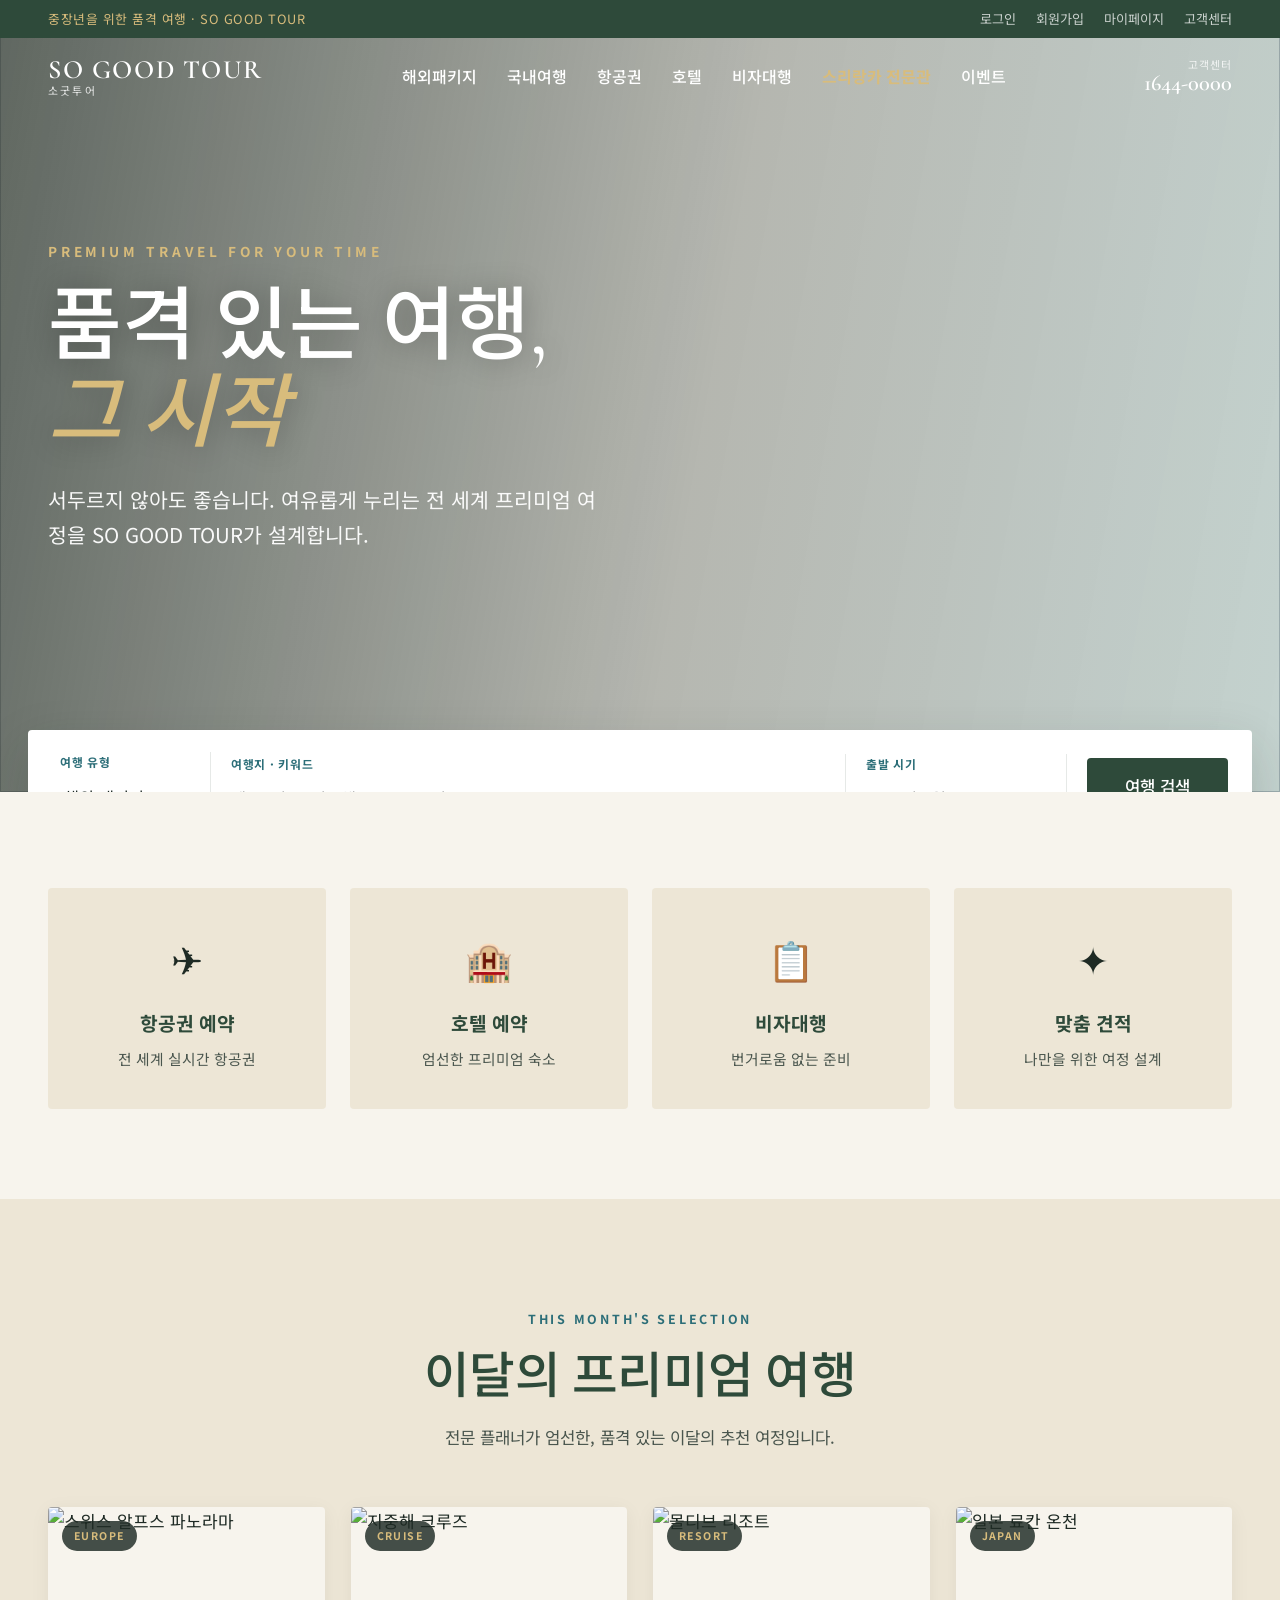
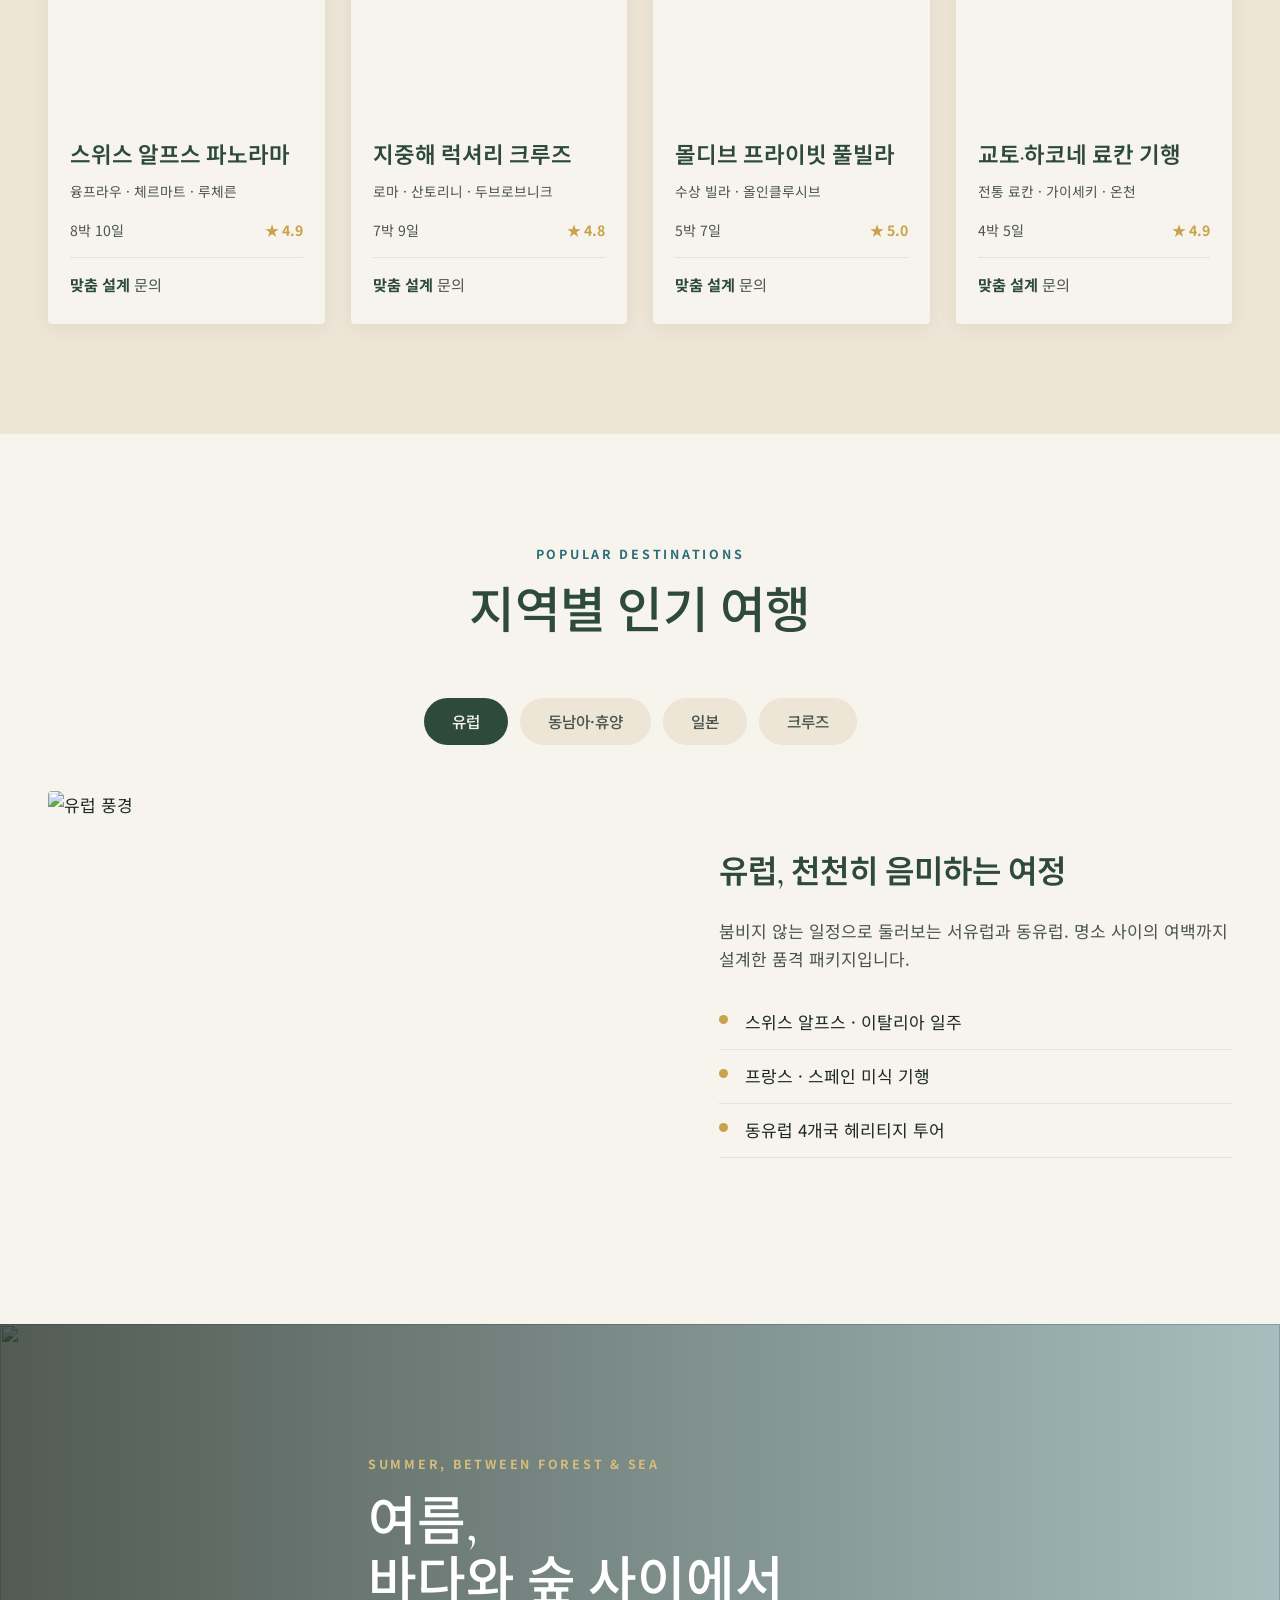
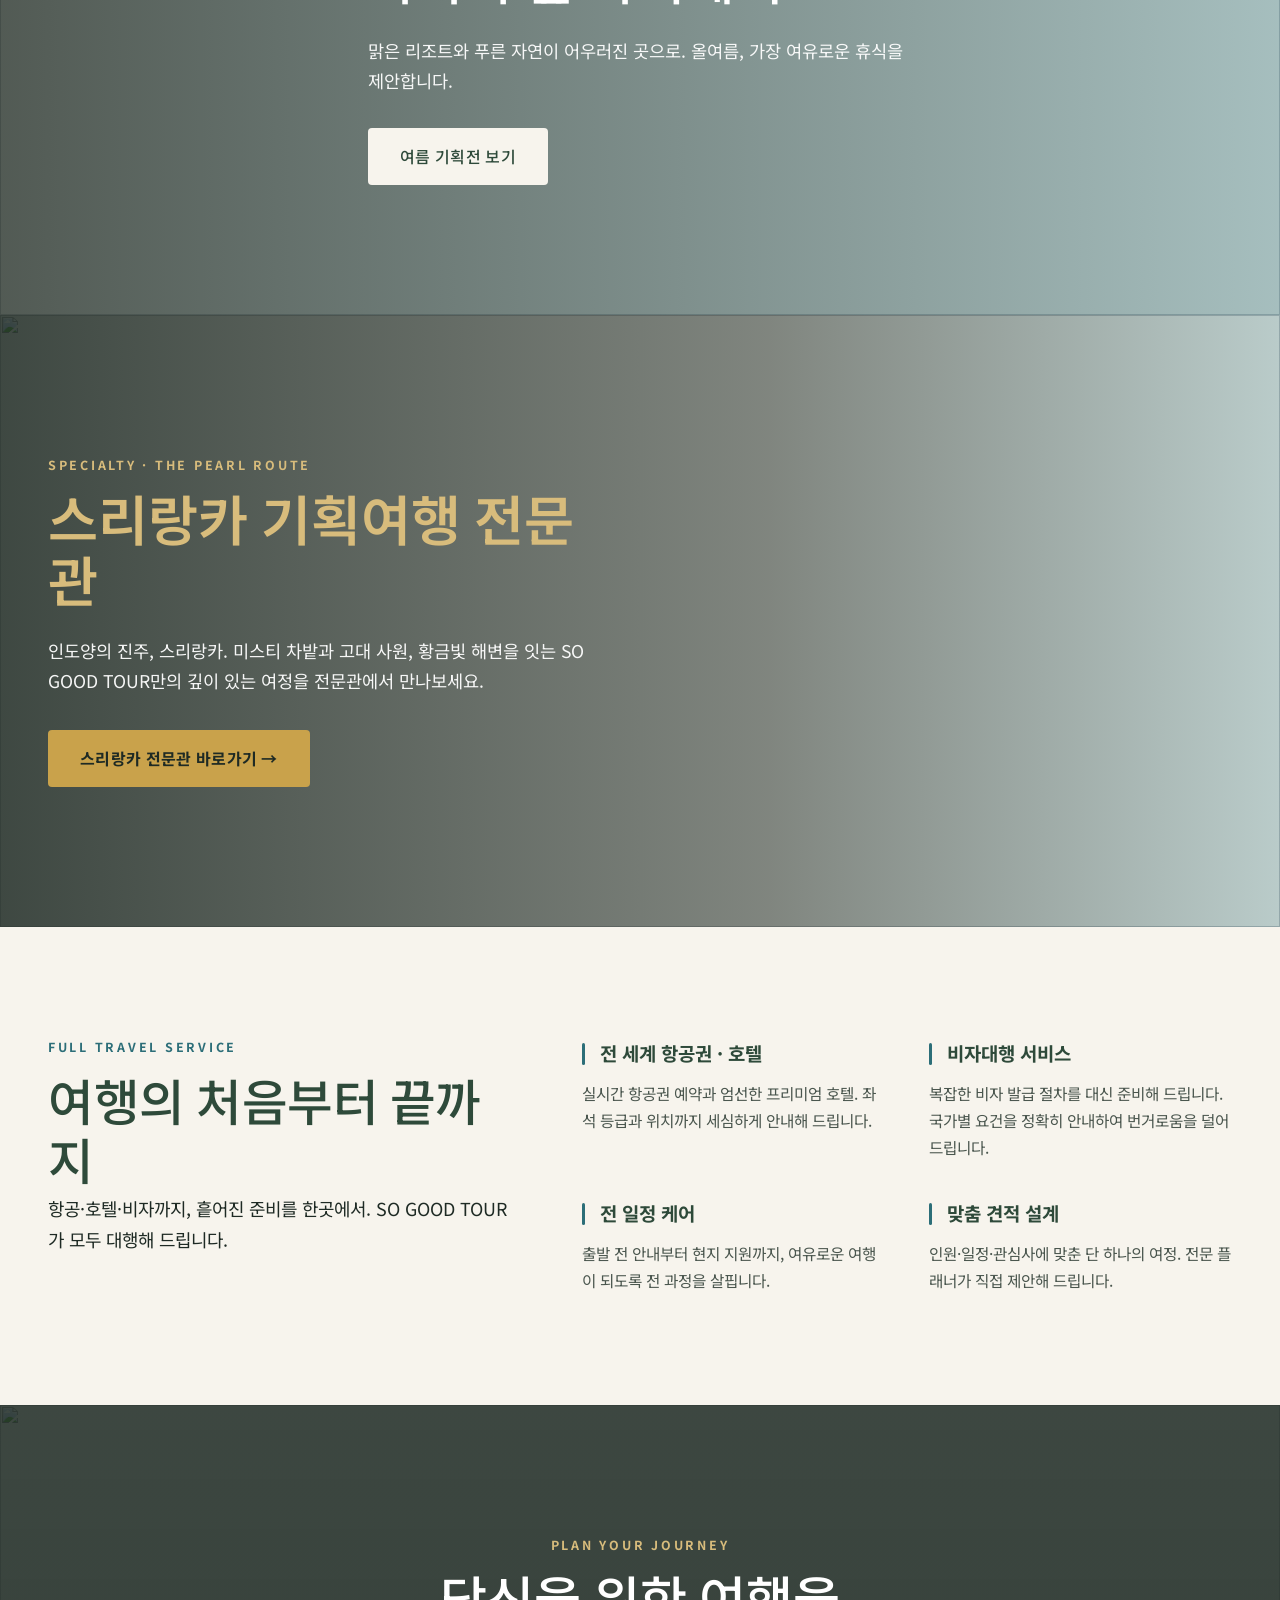
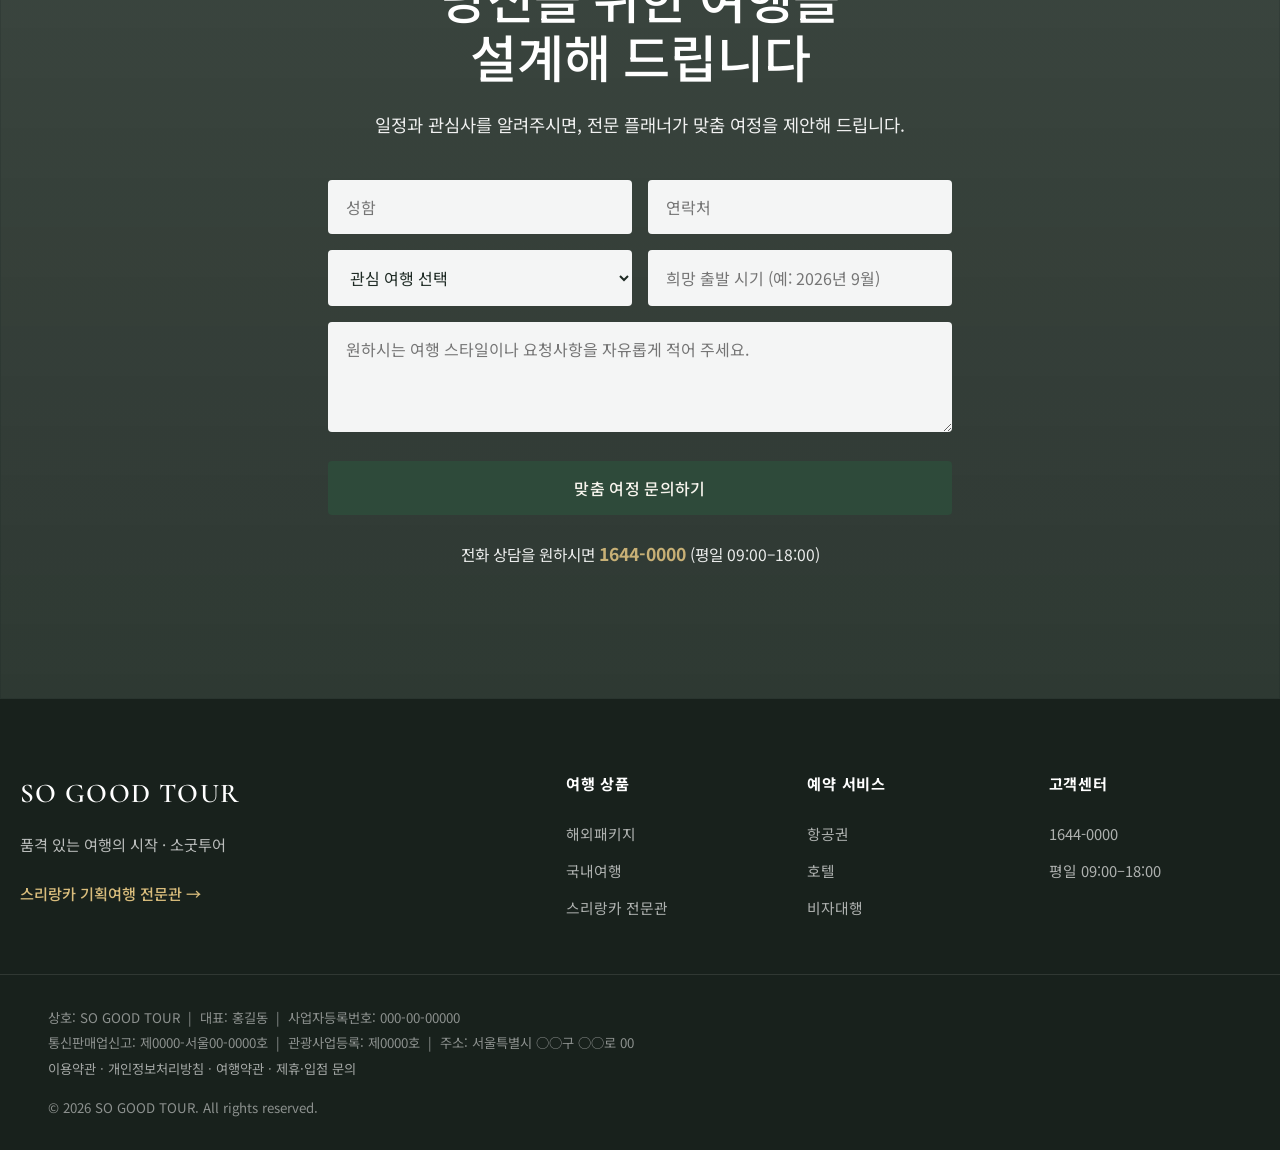
==== index.html @ 332099b4 "Add files via upload" ====
<!DOCTYPE html>
<html lang="ko">
<head>
  <meta charset="UTF-8" />
  <meta name="viewport" content="width=device-width, initial-scale=1.0" />
  <title>SO GOOD TOUR · 품격 있는 여행의 시작</title>
  <meta name="description" content="SO GOOD TOUR — 전 세계 프리미엄 패키지, 항공권, 호텔, 비자대행까지. 중장년을 위한 품격 있고 여유로운 맞춤 여행을 설계합니다." />
  <meta property="og:title" content="SO GOOD TOUR · 품격 있는 여행의 시작" />
  <meta property="og:description" content="전 세계 프리미엄 여행, 여유롭게 누리세요." />
  <meta property="og:type" content="website" />

  <link rel="preconnect" href="https://fonts.googleapis.com" />
  <link rel="preconnect" href="https://fonts.gstatic.com" crossorigin />
  <link href="https://fonts.googleapis.com/css2?family=Cormorant+Garamond:ital,wght@0,500;0,600;1,400&family=Noto+Sans+KR:wght@300;400;500;700&display=swap" rel="stylesheet" />

  <link rel="stylesheet" href="css/style.css" />
</head>
<body>

  <!-- ============================================
       헤더 (고정) — 종합 여행사 GNB 구조
  ============================================= -->
  <header class="site-header" id="siteHeader">
    <!-- 상단 유틸리티 바 -->
    <div class="topbar">
      <div class="topbar-inner">
        <span class="topbar-msg">중장년을 위한 품격 여행 · SO GOOD TOUR</span>
        <nav class="topbar-util" aria-label="유틸리티 메뉴">
          <a href="#">로그인</a>
          <a href="#">회원가입</a>
          <a href="#">마이페이지</a>
          <a href="#contact">고객센터</a>
        </nav>
      </div>
    </div>

    <!-- 메인 헤더 -->
    <div class="header-main">
      <div class="header-inner">
        <a href="#hero" class="brand">
          <span class="brand-mark">SO GOOD TOUR</span>
          <span class="brand-sub">소굿투어</span>
        </a>

        <nav class="gnb" id="gnb" aria-label="주요 메뉴">
          <a href="#packages">해외패키지</a>
          <a href="#domestic">국내여행</a>
          <a href="#flight">항공권</a>
          <a href="#hotel">호텔</a>
          <a href="#visa">비자대행</a>
          <a href="#srilanka">스리랑카 전문관</a>
          <a href="#event">이벤트</a>
        </nav>

        <div class="header-util">
          <a href="tel:16440000" class="util-call">
            <span class="util-call-label">고객센터</span>
            <span class="util-call-num">1644-0000</span>
          </a>
          <button class="menu-toggle" id="menuToggle" aria-label="메뉴 열기" aria-expanded="false">
            <span></span><span></span><span></span>
          </button>
        </div>
      </div>
    </div>
  </header>

  <main>
    <!-- ============================================
         히어로 + 통합 검색바
    ============================================= -->
    <section class="hero" id="hero">
      <div class="hero-bg" aria-hidden="true">
        <img src="https://images.unsplash.com/photo-1507525428034-b723cf961d3e?q=80&w=2400&auto=format&fit=crop" alt="" loading="eager" />
        <div class="hero-veil"></div>
      </div>

      <div class="hero-content">
        <p class="hero-eyebrow">PREMIUM TRAVEL FOR YOUR TIME</p>
        <h1 class="hero-title">품격 있는 여행,<br /><em>그 시작</em></h1>
        <p class="hero-lead">서두르지 않아도 좋습니다. 여유롭게 누리는 전 세계 프리미엄 여정을 SO GOOD TOUR가 설계합니다.</p>
      </div>

      <!-- 통합 검색바 (하나투어·모두투어식) -->
      <div class="search-bar" id="searchBar">
        <div class="search-inner">
          <div class="search-field">
            <label>여행 유형</label>
            <select aria-label="여행 유형">
              <option>해외 패키지</option>
              <option>국내 여행</option>
              <option>항공권</option>
              <option>호텔</option>
              <option>맞춤 여행</option>
            </select>
          </div>
          <div class="search-field grow">
            <label>여행지 · 키워드</label>
            <input type="text" placeholder="예: 스위스, 지중해 크루즈, 몰디브" aria-label="여행지 검색" />
          </div>
          <div class="search-field">
            <label>출발 시기</label>
            <input type="text" placeholder="2026년 9월" aria-label="출발 시기" />
          </div>
          <button class="search-btn">여행 검색</button>
        </div>
      </div>
    </section>

    <!-- ============================================
         서비스 바로가기 4종
    ============================================= -->
    <section class="services reveal">
      <div class="container service-grid">
        <a href="#flight" class="service-card">
          <span class="service-icon">✈️</span>
          <span class="service-name">항공권 예약</span>
          <span class="service-desc">전 세계 실시간 항공권</span>
        </a>
        <a href="#hotel" class="service-card">
          <span class="service-icon">🏨</span>
          <span class="service-name">호텔 예약</span>
          <span class="service-desc">엄선한 프리미엄 숙소</span>
        </a>
        <a href="#visa" class="service-card">
          <span class="service-icon">📋</span>
          <span class="service-name">비자대행</span>
          <span class="service-desc">번거로움 없는 준비</span>
        </a>
        <a href="#contact" class="service-card">
          <span class="service-icon">✦</span>
          <span class="service-name">맞춤 견적</span>
          <span class="service-desc">나만을 위한 여정 설계</span>
        </a>
      </div>
    </section>

    <!-- ============================================
         이달의 프리미엄 여행 (기획전)
    ============================================= -->
    <section class="packages reveal" id="packages">
      <div class="container">
        <div class="section-head">
          <p class="eyebrow">THIS MONTH'S SELECTION</p>
          <h2 class="section-title">이달의 프리미엄 여행</h2>
          <p class="section-desc">전문 플래너가 엄선한, 품격 있는 이달의 추천 여정입니다.</p>
        </div>

        <div class="package-grid">
          <article class="package-card">
            <div class="package-thumb">
              <img src="https://images.unsplash.com/photo-1530841377377-3ff06c0ca713?q=80&w=1200&auto=format&fit=crop" alt="스위스 알프스 파노라마" loading="lazy" />
              <span class="package-tag">EUROPE</span>
            </div>
            <div class="package-body">
              <h3 class="package-title">스위스 알프스 파노라마</h3>
              <p class="package-sub">융프라우 · 체르마트 · 루체른</p>
              <div class="package-meta">
                <span>8박 10일</span>
                <span class="package-rating">★ 4.9</span>
              </div>
              <div class="package-price"><strong>맞춤 설계</strong> 문의</div>
            </div>
          </article>

          <article class="package-card">
            <div class="package-thumb">
              <img src="https://images.unsplash.com/photo-1601581875309-fafbf2d3ed3a?q=80&w=1200&auto=format&fit=crop" alt="지중해 크루즈" loading="lazy" />
              <span class="package-tag">CRUISE</span>
            </div>
            <div class="package-body">
              <h3 class="package-title">지중해 럭셔리 크루즈</h3>
              <p class="package-sub">로마 · 산토리니 · 두브로브니크</p>
              <div class="package-meta">
                <span>7박 9일</span>
                <span class="package-rating">★ 4.8</span>
              </div>
              <div class="package-price"><strong>맞춤 설계</strong> 문의</div>
            </div>
          </article>

          <article class="package-card">
            <div class="package-thumb">
              <img src="https://images.unsplash.com/photo-1514282401047-d79a71a590e8?q=80&w=1200&auto=format&fit=crop" alt="몰디브 리조트" loading="lazy" />
              <span class="package-tag">RESORT</span>
            </div>
            <div class="package-body">
              <h3 class="package-title">몰디브 프라이빗 풀빌라</h3>
              <p class="package-sub">수상 빌라 · 올인클루시브</p>
              <div class="package-meta">
                <span>5박 7일</span>
                <span class="package-rating">★ 5.0</span>
              </div>
              <div class="package-price"><strong>맞춤 설계</strong> 문의</div>
            </div>
          </article>

          <article class="package-card">
            <div class="package-thumb">
              <img src="https://images.unsplash.com/photo-1524492412937-b28074a5d7da?q=80&w=1200&auto=format&fit=crop" alt="일본 료칸 온천" loading="lazy" />
              <span class="package-tag">JAPAN</span>
            </div>
            <div class="package-body">
              <h3 class="package-title">교토·하코네 료칸 기행</h3>
              <p class="package-sub">전통 료칸 · 가이세키 · 온천</p>
              <div class="package-meta">
                <span>4박 5일</span>
                <span class="package-rating">★ 4.9</span>
              </div>
              <div class="package-price"><strong>맞춤 설계</strong> 문의</div>
            </div>
          </article>
        </div>
      </div>
    </section>

    <!-- ============================================
         지역별 인기 여행 (탭)
    ============================================= -->
    <section class="regions reveal" id="domestic">
      <div class="container">
        <div class="section-head">
          <p class="eyebrow">POPULAR DESTINATIONS</p>
          <h2 class="section-title">지역별 인기 여행</h2>
        </div>

        <div class="region-tabs" role="tablist">
          <button class="region-tab is-active" data-region="europe" role="tab">유럽</button>
          <button class="region-tab" data-region="sea" role="tab">동남아·휴양</button>
          <button class="region-tab" data-region="japan" role="tab">일본</button>
          <button class="region-tab" data-region="cruise" role="tab">크루즈</button>
        </div>

        <div class="region-panels">
          <div class="region-panel is-active" data-region="europe">
            <div class="region-img"><img src="https://images.unsplash.com/photo-1467269204594-9661b134dd2b?q=80&w=1400&auto=format&fit=crop" alt="유럽 풍경" loading="lazy" /></div>
            <div class="region-info">
              <h3>유럽, 천천히 음미하는 여정</h3>
              <p>붐비지 않는 일정으로 둘러보는 서유럽과 동유럽. 명소 사이의 여백까지 설계한 품격 패키지입니다.</p>
              <ul class="region-list">
                <li>스위스 알프스 · 이탈리아 일주</li>
                <li>프랑스 · 스페인 미식 기행</li>
                <li>동유럽 4개국 헤리티지 투어</li>
              </ul>
            </div>
          </div>
          <div class="region-panel" data-region="sea">
            <div class="region-img"><img src="https://images.unsplash.com/photo-1573843981267-be1999ff37cd?q=80&w=1400&auto=format&fit=crop" alt="동남아 휴양지" loading="lazy" /></div>
            <div class="region-info">
              <h3>동남아, 휴식을 위한 시간</h3>
              <p>가까운 거리에서 누리는 깊은 휴양. 프리미엄 리조트 중심의 여유로운 일정입니다.</p>
              <ul class="region-list">
                <li>몰디브 · 발리 풀빌라 휴양</li>
                <li>다낭 · 푸켓 리조트</li>
                <li>스리랑카 기획여행 (전문관 연결)</li>
              </ul>
            </div>
          </div>
          <div class="region-panel" data-region="japan">
            <div class="region-img"><img src="https://images.unsplash.com/photo-1493976040374-85c8e12f0c0e?q=80&w=1400&auto=format&fit=crop" alt="일본 료칸" loading="lazy" /></div>
            <div class="region-info">
              <h3>일본, 정갈한 전통의 미학</h3>
              <p>료칸과 온천, 가이세키 요리로 즐기는 일본 본연의 멋. 중장년에게 사랑받는 여정입니다.</p>
              <ul class="region-list">
                <li>교토 · 하코네 료칸 기행</li>
                <li>홋카이도 사계 여행</li>
                <li>규슈 온천 순례</li>
              </ul>
            </div>
          </div>
          <div class="region-panel" data-region="cruise">
            <div class="region-img"><img src="https://images.unsplash.com/photo-1599640842225-85d111c60e6b?q=80&w=1400&auto=format&fit=crop" alt="크루즈" loading="lazy" /></div>
            <div class="region-info">
              <h3>크루즈, 바다 위의 품격</h3>
              <p>짐 풀 필요 없이 한 번에 여러 도시를. 가장 우아하게 이동하는 여행의 방식입니다.</p>
              <ul class="region-list">
                <li>지중해 럭셔리 크루즈</li>
                <li>북유럽 피오르 크루즈</li>
                <li>알래스카 빙하 크루즈</li>
              </ul>
            </div>
          </div>
        </div>
      </div>
    </section>

    <!-- ============================================
         여름 시즌 와이드 배너
    ============================================= -->
    <section class="feature-banner reveal">
      <div class="feature-bg" aria-hidden="true">
        <img src="https://images.unsplash.com/photo-1505228395891-9a51e7e86bf6?q=80&w=2400&auto=format&fit=crop" alt="" loading="lazy" />
        <div class="feature-veil"></div>
      </div>
      <div class="container feature-content">
        <p class="eyebrow light">SUMMER, BETWEEN FOREST &amp; SEA</p>
        <h2 class="feature-title">여름,<br />바다와 숲 사이에서</h2>
        <p class="feature-desc">맑은 리조트와 푸른 자연이 어우러진 곳으로. 올여름, 가장 여유로운 휴식을 제안합니다.</p>
        <a href="#packages" class="btn btn-light">여름 기획전 보기</a>
      </div>
    </section>

    <!-- ============================================
         스리랑카 전문관 연계 배너 (중요)
    ============================================= -->
    <section class="srilanka-banner reveal" id="srilanka">
      <div class="srilanka-bg" aria-hidden="true">
        <img src="https://images.unsplash.com/photo-1566296314736-6eaac1ca0cb9?q=80&w=2400&auto=format&fit=crop" alt="" loading="lazy" />
        <div class="srilanka-veil"></div>
      </div>
      <div class="container srilanka-content">
        <div class="srilanka-text">
          <p class="eyebrow light">SPECIALTY · THE PEARL ROUTE</p>
          <h2 class="srilanka-title">스리랑카 기획여행 전문관</h2>
          <p class="srilanka-desc">인도양의 진주, 스리랑카. 미스티 차밭과 고대 사원, 황금빛 해변을 잇는 SO GOOD TOUR만의 깊이 있는 여정을 전문관에서 만나보세요.</p>
          <a href="https://www.srilankatravel.co.kr" class="btn btn-gold">스리랑카 전문관 바로가기 →</a>
        </div>
      </div>
    </section>

    <!-- ============================================
         서비스 안내 (항공/호텔/비자)
    ============================================= -->
    <section class="info reveal" id="flight">
      <div class="container info-grid">
        <div class="info-block">
          <p class="eyebrow">FULL TRAVEL SERVICE</p>
          <h2 class="section-title">여행의 처음부터 끝까지</h2>
          <p class="lead-text">항공·호텔·비자까지, 흩어진 준비를 한곳에서. SO GOOD TOUR가 모두 대행해 드립니다.</p>
        </div>
        <div class="info-items">
          <div class="info-item" id="hotel">
            <h4>전 세계 항공권 · 호텔</h4>
            <p>실시간 항공권 예약과 엄선한 프리미엄 호텔. 좌석 등급과 위치까지 세심하게 안내해 드립니다.</p>
          </div>
          <div class="info-item" id="visa">
            <h4>비자대행 서비스</h4>
            <p>복잡한 비자 발급 절차를 대신 준비해 드립니다. 국가별 요건을 정확히 안내하여 번거로움을 덜어드립니다.</p>
          </div>
          <div class="info-item">
            <h4>전 일정 케어</h4>
            <p>출발 전 안내부터 현지 지원까지, 여유로운 여행이 되도록 전 과정을 살핍니다.</p>
          </div>
          <div class="info-item">
            <h4>맞춤 견적 설계</h4>
            <p>인원·일정·관심사에 맞춘 단 하나의 여정. 전문 플래너가 직접 제안해 드립니다.</p>
          </div>
        </div>
      </div>
    </section>

    <!-- ============================================
         맞춤 문의 (CTA)
    ============================================= -->
    <section class="contact reveal" id="contact">
      <div class="contact-bg" aria-hidden="true">
        <img src="https://images.unsplash.com/photo-1488646953014-85cb44e25828?q=80&w=2400&auto=format&fit=crop" alt="" loading="lazy" />
        <div class="contact-veil"></div>
      </div>
      <div class="container contact-content">
        <p class="eyebrow light">PLAN YOUR JOURNEY</p>
        <h2 class="contact-title">당신을 위한 여행을<br />설계해 드립니다</h2>
        <p class="contact-desc">일정과 관심사를 알려주시면, 전문 플래너가 맞춤 여정을 제안해 드립니다.</p>

        <!-- TODO: 추후 예약/결제 API 연동. 현재는 UI 자리표시. -->
        <form class="contact-form" id="inquiryForm" onsubmit="return false;">
          <div class="form-row">
            <input type="text" id="inqName" placeholder="성함" aria-label="성함" />
            <input type="tel" id="inqPhone" placeholder="연락처" aria-label="연락처" />
          </div>
          <div class="form-row">
            <select id="inqType" aria-label="관심 여행">
              <option value="">관심 여행 선택</option>
              <option>해외 패키지</option>
              <option>크루즈</option>
              <option>휴양 리조트</option>
              <option>스리랑카 기획여행</option>
              <option>맞춤 설계</option>
            </select>
            <input type="text" id="inqDate" placeholder="희망 출발 시기 (예: 2026년 9월)" aria-label="희망 출발 시기" />
          </div>
          <textarea id="inqMessage" placeholder="원하시는 여행 스타일이나 요청사항을 자유롭게 적어 주세요." aria-label="요청사항"></textarea>
          <button type="submit" class="btn btn-primary btn-block" id="inquirySubmit">맞춤 여정 문의하기</button>
        </form>
        <p class="contact-or">전화 상담을 원하시면 <strong>1644-0000</strong> (평일 09:00–18:00)</p>
      </div>
    </section>
  </main>

  <!-- ============================================
       푸터
  ============================================= -->
  <footer class="site-footer">
    <div class="container footer-inner">
      <div class="footer-brand">
        <span class="footer-logo">SO GOOD TOUR</span>
        <p class="footer-tag">품격 있는 여행의 시작 · 소굿투어</p>
        <a href="https://www.srilankatravel.co.kr" class="footer-home-link">스리랑카 기획여행 전문관 →</a>
      </div>
      <div class="footer-cols">
        <div class="footer-col">
          <h5>여행 상품</h5>
          <a href="#packages">해외패키지</a>
          <a href="#domestic">국내여행</a>
          <a href="#srilanka">스리랑카 전문관</a>
        </div>
        <div class="footer-col">
          <h5>예약 서비스</h5>
          <a href="#flight">항공권</a>
          <a href="#hotel">호텔</a>
          <a href="#visa">비자대행</a>
        </div>
        <div class="footer-col">
          <h5>고객센터</h5>
          <a href="tel:16440000">1644-0000</a>
          <span class="footer-hours">평일 09:00–18:00</span>
        </div>
      </div>
    </div>

    <div class="footer-legal">
      <div class="container">
        <p>
          상호: SO GOOD TOUR &nbsp;|&nbsp; 대표: 홍길동 &nbsp;|&nbsp; 사업자등록번호: 000-00-00000<br />
          통신판매업신고: 제0000-서울00-0000호 &nbsp;|&nbsp; 관광사업등록: 제0000호 &nbsp;|&nbsp; 주소: 서울특별시 ○○구 ○○로 00<br />
          <span class="footer-links">
            <a href="#">이용약관</a> · <a href="#">개인정보처리방침</a> · <a href="#">여행약관</a> · <a href="#">제휴·입점 문의</a>
          </span>
        </p>
        <p class="footer-copy">© 2026 SO GOOD TOUR. All rights reserved.</p>
      </div>
    </div>
  </footer>

  <script src="js/main.js"></script>
</body>
</html>
---- css/style.css ----
/* =============================================================
   SO GOOD TOUR — 본 사이트 스타일시트
   스리랑카 전문관과 통일된 컬러·타이포 시스템 (프리미엄 톤)
   ============================================================= */

:root {
  /* 공통 베이스 (스리랑카 사이트와 동일) */
  --ivory:        #F7F4ED;
  --sand:         #EDE6D6;
  --ink:          #1E2A24;
  --ink-soft:     #4A564E;

  /* 시그니처 컬러 — 본 사이트는 오션 블루를 조금 더 전면에 */
  --tea-green:    #2E4A3A;   /* 숲의 깊은 녹색 (메인) */
  --tea-mid:      #3F6650;
  --ocean:        #2C6E78;   /* 오션 블루 */
  --sandy:        #C9A876;   /* 모래빛 */
  --gold:         #C9A24B;   /* 골드 포인트 */
  --gold-soft:    #D8BC7C;

  --bg:           var(--ivory);
  --text:         var(--ink);
  --primary:      var(--tea-green);

  --font-display: 'Cormorant Garamond', 'Noto Sans KR', serif;
  --font-body:    'Noto Sans KR', system-ui, sans-serif;

  --maxw: 1240px;
  --radius: 4px;
  --topbar-h: 38px;
  --header-h: 78px;
  --ease: cubic-bezier(0.25, 0.46, 0.45, 0.94);
}

*, *::before, *::after { box-sizing: border-box; margin: 0; padding: 0; }
html { scroll-behavior: smooth; }
body {
  font-family: var(--font-body); color: var(--text); background: var(--bg);
  line-height: 1.7; font-size: 17px; -webkit-font-smoothing: antialiased; overflow-x: hidden;
}
img { display: block; max-width: 100%; height: auto; }
a { color: inherit; text-decoration: none; }
button { font-family: inherit; cursor: pointer; border: none; background: none; }
.container { width: 100%; max-width: var(--maxw); margin: 0 auto; padding: 0 28px; }

/* ---------- 공통 타이포 ---------- */
.eyebrow { font-size: 0.78rem; letter-spacing: 0.22em; text-transform: uppercase; color: var(--ocean); font-weight: 700; margin-bottom: 18px; }
.eyebrow.light { color: var(--gold-soft); }
.section-title { font-family: var(--font-display); font-weight: 500; font-size: clamp(2rem, 4vw, 3.1rem); line-height: 1.18; color: var(--tea-green); letter-spacing: -0.01em; }
.section-desc { margin-top: 16px; color: var(--ink-soft); font-size: 1.05rem; }
.section-head { text-align: center; max-width: 640px; margin: 0 auto 56px; }
.lead-text { font-size: 1.12rem; color: var(--ink); margin-bottom: 20px; }

/* ---------- 버튼 ---------- */
.btn { display: inline-block; padding: 15px 32px; font-size: 1rem; font-weight: 500; letter-spacing: 0.02em; border-radius: var(--radius); transition: all 0.3s var(--ease); text-align: center; }
.btn-primary { background: var(--tea-green); color: var(--ivory); }
.btn-primary:hover { background: var(--tea-mid); transform: translateY(-2px); box-shadow: 0 10px 28px rgba(46,74,58,0.28); }
.btn-light { background: var(--ivory); color: var(--tea-green); }
.btn-light:hover { background: #fff; transform: translateY(-2px); }
.btn-gold { background: var(--gold); color: var(--ink); font-weight: 700; }
.btn-gold:hover { background: var(--gold-soft); transform: translateY(-2px); box-shadow: 0 10px 28px rgba(201,162,75,0.4); }
.btn-block { width: 100%; }

/* =============================================================
   헤더
   ============================================================= */
.site-header { position: fixed; top: 0; left: 0; right: 0; z-index: 100; transition: box-shadow 0.4s var(--ease); }
.topbar { background: var(--tea-green); height: var(--topbar-h); display: flex; align-items: center; transition: height 0.3s, opacity 0.3s; }
.topbar-inner { max-width: var(--maxw); margin: 0 auto; width: 100%; padding: 0 28px; display: flex; justify-content: space-between; align-items: center; }
.topbar-msg { color: var(--gold-soft); font-size: 0.8rem; letter-spacing: 0.04em; }
.topbar-util { display: flex; gap: 20px; }
.topbar-util a { color: rgba(255,255,255,0.75); font-size: 0.82rem; transition: color 0.3s; }
.topbar-util a:hover { color: #fff; }

.header-main { background: rgba(247,244,237,0.0); transition: background 0.4s var(--ease), backdrop-filter 0.4s; height: var(--header-h); display: flex; align-items: center; }
.site-header.scrolled .header-main { background: rgba(247,244,237,0.97); backdrop-filter: blur(8px); }
.site-header.scrolled { box-shadow: 0 1px 0 rgba(46,74,58,0.08); }
.header-inner { max-width: var(--maxw); margin: 0 auto; width: 100%; padding: 0 28px; display: flex; align-items: center; justify-content: space-between; }

.brand { display: flex; flex-direction: column; line-height: 1.05; color: #fff; transition: color 0.4s; }
.scrolled .brand { color: var(--tea-green); }
.brand-mark { font-family: var(--font-display); font-size: 1.65rem; font-weight: 600; letter-spacing: 0.06em; }
.brand-sub { font-size: 0.68rem; letter-spacing: 0.2em; opacity: 0.85; }

.gnb { display: flex; gap: 30px; }
.gnb a { font-size: 1rem; font-weight: 500; color: #fff; position: relative; padding: 6px 0; transition: color 0.3s; white-space: nowrap; }
.scrolled .gnb a { color: var(--ink); }
.gnb a::after { content: ''; position: absolute; left: 0; bottom: 0; width: 0; height: 1.5px; background: var(--gold); transition: width 0.3s var(--ease); }
.gnb a:hover { color: var(--gold); }
.scrolled .gnb a:hover { color: var(--ocean); }
.gnb a:hover::after { width: 100%; }
/* 스리랑카 전문관 메뉴 강조 */
.gnb a[href="#srilanka"] { color: var(--gold-soft); font-weight: 700; }
.scrolled .gnb a[href="#srilanka"] { color: var(--ocean); }

.header-util { display: flex; align-items: center; gap: 18px; }
.util-call { display: flex; flex-direction: column; align-items: flex-end; line-height: 1.15; color: #fff; transition: color 0.4s; }
.scrolled .util-call { color: var(--tea-green); }
.util-call-label { font-size: 0.68rem; letter-spacing: 0.1em; opacity: 0.8; }
.util-call-num { font-family: var(--font-display); font-size: 1.4rem; font-weight: 600; }

.menu-toggle { display: none; flex-direction: column; gap: 5px; padding: 8px; }
.menu-toggle span { width: 24px; height: 2px; background: #fff; transition: all 0.3s; }
.scrolled .menu-toggle span { background: var(--tea-green); }

/* =============================================================
   히어로 + 검색바
   ============================================================= */
.hero { position: relative; min-height: 640px; height: 88vh; display: flex; align-items: center; overflow: hidden; }
.hero-bg { position: absolute; inset: 0; }
.hero-bg img { width: 100%; height: 100%; object-fit: cover; animation: heroZoom 18s ease-out forwards; }
@keyframes heroZoom { from { transform: scale(1.08); } to { transform: scale(1); } }
.hero-veil { position: absolute; inset: 0; background: linear-gradient(100deg, rgba(30,42,36,0.7) 0%, rgba(30,42,36,0.3) 55%, rgba(44,110,120,0.25) 100%); }
.hero-content { position: relative; z-index: 2; color: #fff; max-width: var(--maxw); margin: 0 auto; padding: 0 28px; width: 100%; }
.hero-eyebrow { font-size: 0.85rem; letter-spacing: 0.28em; color: var(--gold-soft); font-weight: 700; margin-bottom: 22px; }
.hero-title { font-family: var(--font-display); font-weight: 500; font-size: clamp(2.6rem, 6.5vw, 5rem); line-height: 1.08; margin-bottom: 24px; text-shadow: 0 2px 30px rgba(0,0,0,0.3); }
.hero-title em { font-style: italic; color: var(--gold-soft); }
.hero-lead { font-size: clamp(1.05rem, 1.8vw, 1.28rem); max-width: 560px; opacity: 0.95; }

/* 통합 검색바 — 히어로 하단에 걸침 */
.search-bar { position: absolute; left: 0; right: 0; bottom: -44px; z-index: 5; padding: 0 28px; }
.search-inner { max-width: var(--maxw); margin: 0 auto; background: #fff; border-radius: var(--radius); box-shadow: 0 18px 50px rgba(30,42,36,0.18); display: flex; align-items: flex-end; gap: 0; padding: 22px 24px; }
.search-field { display: flex; flex-direction: column; padding: 0 20px; border-right: 1px solid rgba(46,74,58,0.12); }
.search-field.grow { flex: 1; }
.search-field:first-child { padding-left: 8px; }
.search-field label { font-size: 0.74rem; color: var(--ocean); font-weight: 700; letter-spacing: 0.06em; margin-bottom: 8px; }
.search-field select, .search-field input { border: none; font-family: inherit; font-size: 1.02rem; color: var(--ink); background: transparent; outline: none; padding: 4px 0; min-width: 130px; }
.search-field.grow input { width: 100%; }
.search-btn { background: var(--tea-green); color: #fff; font-size: 1.05rem; font-weight: 500; padding: 16px 38px; border-radius: var(--radius); margin-left: 20px; transition: all 0.3s var(--ease); white-space: nowrap; }
.search-btn:hover { background: var(--tea-mid); transform: translateY(-2px); }

/* =============================================================
   서비스 바로가기
   ============================================================= */
.services { padding: 96px 0 90px; }
.service-grid { display: grid; grid-template-columns: repeat(4, 1fr); gap: 24px; }
.service-card { display: flex; flex-direction: column; align-items: center; text-align: center; padding: 38px 24px; background: var(--sand); border-radius: var(--radius); transition: all 0.35s var(--ease); }
.service-card:hover { transform: translateY(-6px); box-shadow: 0 16px 38px rgba(30,42,36,0.12); background: #fff; }
.service-icon { font-size: 2.4rem; margin-bottom: 16px; }
.service-name { font-size: 1.2rem; font-weight: 700; color: var(--tea-green); margin-bottom: 6px; }
.service-desc { font-size: 0.92rem; color: var(--ink-soft); }

/* =============================================================
   이달의 프리미엄 여행
   ============================================================= */
.packages { padding: 110px 0; background: var(--sand); }
.package-grid { display: grid; grid-template-columns: repeat(4, 1fr); gap: 26px; }
.package-card { background: var(--ivory); border-radius: var(--radius); overflow: hidden; box-shadow: 0 4px 20px rgba(30,42,36,0.06); transition: transform 0.4s var(--ease), box-shadow 0.4s var(--ease); }
.package-card:hover { transform: translateY(-8px); box-shadow: 0 20px 44px rgba(30,42,36,0.16); }
.package-thumb { position: relative; aspect-ratio: 4/3; overflow: hidden; }
.package-thumb img { width: 100%; height: 100%; object-fit: cover; transition: transform 0.6s var(--ease); }
.package-card:hover .package-thumb img { transform: scale(1.07); }
.package-tag { position: absolute; top: 14px; left: 14px; background: rgba(30,42,36,0.82); color: var(--gold-soft); font-size: 0.66rem; letter-spacing: 0.14em; font-weight: 700; padding: 6px 12px; border-radius: 100px; }
.package-body { padding: 22px 22px 26px; }
.package-title { font-family: var(--font-display); font-size: 1.4rem; font-weight: 600; color: var(--tea-green); margin-bottom: 5px; }
.package-sub { font-size: 0.86rem; color: var(--ink-soft); margin-bottom: 16px; }
.package-meta { display: flex; justify-content: space-between; align-items: center; font-size: 0.88rem; color: var(--ink-soft); padding-bottom: 14px; border-bottom: 1px solid rgba(46,74,58,0.1); margin-bottom: 14px; }
.package-rating { color: var(--gold); font-weight: 700; }
.package-price { font-size: 0.95rem; color: var(--ink-soft); }
.package-price strong { color: var(--tea-green); font-weight: 700; }

/* =============================================================
   지역별 인기 여행 (탭)
   ============================================================= */
.regions { padding: 110px 0; }
.region-tabs { display: flex; justify-content: center; gap: 12px; flex-wrap: wrap; margin-bottom: 46px; }
.region-tab { padding: 12px 28px; border-radius: 100px; font-size: 0.98rem; font-weight: 500; color: var(--ink-soft); background: var(--sand); transition: all 0.3s var(--ease); }
.region-tab:hover { color: var(--tea-green); }
.region-tab.is-active { background: var(--tea-green); color: var(--ivory); }
.region-panel { display: none; grid-template-columns: 1.2fr 1fr; gap: 56px; align-items: center; }
.region-panel.is-active { display: grid; animation: fadeIn 0.5s var(--ease); }
@keyframes fadeIn { from { opacity: 0; transform: translateY(12px); } to { opacity: 1; transform: translateY(0); } }
.region-img { border-radius: var(--radius); overflow: hidden; aspect-ratio: 16/11; }
.region-img img { width: 100%; height: 100%; object-fit: cover; }
.region-info h3 { font-family: var(--font-display); font-size: 2rem; font-weight: 600; color: var(--tea-green); margin-bottom: 16px; }
.region-info p { color: var(--ink-soft); margin-bottom: 22px; }
.region-list { list-style: none; }
.region-list li { padding: 12px 0 12px 26px; position: relative; border-bottom: 1px solid rgba(46,74,58,0.1); }
.region-list li::before { content: ''; position: absolute; left: 0; top: 19px; width: 9px; height: 9px; border-radius: 50%; background: var(--gold); }

/* =============================================================
   여름 와이드 배너
   ============================================================= */
.feature-banner { position: relative; padding: 130px 0; overflow: hidden; }
.feature-bg { position: absolute; inset: 0; }
.feature-bg img { width: 100%; height: 100%; object-fit: cover; }
.feature-veil { position: absolute; inset: 0; background: linear-gradient(90deg, rgba(30,42,36,0.76), rgba(44,110,120,0.4)); }
.feature-content { position: relative; z-index: 2; color: #fff; max-width: 600px; }
.feature-title { font-family: var(--font-display); font-weight: 500; font-size: clamp(2rem, 4.5vw, 3.3rem); line-height: 1.15; margin-bottom: 22px; }
.feature-desc { font-size: 1.1rem; opacity: 0.94; margin-bottom: 32px; }

/* =============================================================
   스리랑카 전문관 배너
   ============================================================= */
.srilanka-banner { position: relative; padding: 140px 0; overflow: hidden; }
.srilanka-bg { position: absolute; inset: 0; }
.srilanka-bg img { width: 100%; height: 100%; object-fit: cover; }
.srilanka-veil { position: absolute; inset: 0; background: linear-gradient(90deg, rgba(30,42,36,0.85) 0%, rgba(30,42,36,0.55) 60%, rgba(44,110,120,0.3) 100%); }
.srilanka-content { position: relative; z-index: 2; }
.srilanka-text { max-width: 560px; color: #fff; }
.srilanka-title { font-family: var(--font-display); font-weight: 600; font-size: clamp(2.2rem, 4.5vw, 3.4rem); line-height: 1.12; margin-bottom: 20px; color: var(--gold-soft); }
.srilanka-desc { font-size: 1.1rem; opacity: 0.95; margin-bottom: 34px; }

/* =============================================================
   서비스 안내
   ============================================================= */
.info { padding: 110px 0; }
.info-grid { display: grid; grid-template-columns: 1fr 1.4fr; gap: 70px; }
.info-block { position: sticky; top: 130px; align-self: start; }
.info-items { display: grid; grid-template-columns: 1fr 1fr; gap: 36px 44px; }
.info-item h4 { font-size: 1.18rem; color: var(--tea-green); margin-bottom: 12px; font-weight: 700; position: relative; padding-left: 18px; }
.info-item h4::before { content: ''; position: absolute; left: 0; top: 6px; bottom: 4px; width: 3px; background: var(--ocean); border-radius: 2px; }
.info-item p { color: var(--ink-soft); font-size: 0.98rem; }

/* =============================================================
   맞춤 문의
   ============================================================= */
.contact { position: relative; padding: 130px 0; overflow: hidden; }
.contact-bg { position: absolute; inset: 0; }
.contact-bg img { width: 100%; height: 100%; object-fit: cover; }
.contact-veil { position: absolute; inset: 0; background: linear-gradient(180deg, rgba(30,42,36,0.86), rgba(30,42,36,0.93)); }
.contact-content { position: relative; z-index: 2; color: #fff; max-width: 680px; margin: 0 auto; text-align: center; }
.contact-title { font-family: var(--font-display); font-weight: 500; font-size: clamp(2rem, 4.5vw, 3.2rem); line-height: 1.15; margin-bottom: 18px; }
.contact-desc { font-size: 1.1rem; opacity: 0.92; margin-bottom: 40px; }
.contact-form { text-align: left; }
.form-row { display: flex; gap: 16px; margin-bottom: 16px; }
.contact-form input, .contact-form select, .contact-form textarea { width: 100%; padding: 15px 18px; font-family: inherit; font-size: 1rem; background: rgba(255,255,255,0.95); border: none; border-radius: var(--radius); color: var(--ink); }
.contact-form textarea { min-height: 110px; resize: vertical; margin-bottom: 22px; }
.contact-or { margin-top: 24px; font-size: 0.98rem; opacity: 0.9; text-align: center; }
.contact-or strong { color: var(--gold-soft); font-size: 1.1rem; }

/* =============================================================
   푸터
   ============================================================= */
.site-footer { background: #18211C; color: rgba(255,255,255,0.7); }
.footer-inner { display: grid; grid-template-columns: 1.4fr 2fr; gap: 60px; padding: 72px 0 48px; }
.footer-logo { font-family: var(--font-display); font-size: 1.7rem; font-weight: 600; color: #fff; letter-spacing: 0.05em; }
.footer-tag { margin: 14px 0 22px; font-size: 0.95rem; }
.footer-home-link { color: var(--gold-soft); font-weight: 500; font-size: 0.95rem; transition: color 0.3s; }
.footer-home-link:hover { color: var(--gold); }
.footer-cols { display: grid; grid-template-columns: repeat(3, 1fr); gap: 30px; }
.footer-col h5 { color: #fff; font-size: 0.95rem; margin-bottom: 18px; letter-spacing: 0.05em; }
.footer-col a, .footer-hours { display: block; font-size: 0.92rem; color: rgba(255,255,255,0.65); padding: 6px 0; transition: color 0.3s; }
.footer-col a:hover { color: var(--gold-soft); }
.footer-legal { border-top: 1px solid rgba(255,255,255,0.1); padding: 30px 0; font-size: 0.83rem; color: rgba(255,255,255,0.5); line-height: 1.9; }
.footer-links a { color: rgba(255,255,255,0.6); transition: color 0.3s; }
.footer-links a:hover { color: var(--gold-soft); }
.footer-copy { margin-top: 14px; }

/* =============================================================
   스크롤 리빌
   ============================================================= */
.reveal { opacity: 0; transform: translateY(34px); transition: opacity 0.8s var(--ease), transform 0.8s var(--ease); }
.reveal.is-visible { opacity: 1; transform: translateY(0); }

/* =============================================================
   반응형
   ============================================================= */
@media (max-width: 1080px) {
  .gnb { gap: 20px; }
  .gnb a { font-size: 0.94rem; }
}
@media (max-width: 980px) {
  .info-grid { grid-template-columns: 1fr; gap: 44px; }
  .info-block { position: static; }
  .package-grid { grid-template-columns: repeat(2, 1fr); }
  .service-grid { grid-template-columns: repeat(2, 1fr); }
  .region-panel.is-active { grid-template-columns: 1fr; gap: 28px; }
  .footer-inner { grid-template-columns: 1fr; gap: 40px; }
  /* 검색바: 모바일에서 세로 정렬 */
  .search-inner { flex-direction: column; align-items: stretch; gap: 14px; }
  .search-field { border-right: none; border-bottom: 1px solid rgba(46,74,58,0.12); padding: 0 0 14px; }
  .search-btn { margin-left: 0; width: 100%; }
  .search-bar { bottom: -120px; }
  .services { padding-top: 150px; }
}
@media (max-width: 720px) {
  body { font-size: 16px; }
  .topbar-msg { display: none; }
  .topbar-util { margin: 0 auto; gap: 16px; }
  .gnb {
    position: fixed; top: calc(var(--topbar-h) + var(--header-h)); right: 0; width: 76%; max-width: 320px;
    height: calc(100vh - var(--topbar-h) - var(--header-h)); background: var(--ivory);
    flex-direction: column; gap: 0; padding: 24px 28px;
    transform: translateX(100%); transition: transform 0.4s var(--ease); box-shadow: -10px 0 40px rgba(0,0,0,0.15);
  }
  .gnb.open { transform: translateX(0); }
  .gnb a { color: var(--ink); padding: 16px 0; border-bottom: 1px solid rgba(46,74,58,0.1); font-size: 1.05rem; }
  .scrolled .gnb a { color: var(--ink); }
  .menu-toggle { display: flex; }
  .util-call-num { font-size: 1.15rem; }
  .package-grid, .service-grid { grid-template-columns: 1fr; }
  .info-items { grid-template-columns: 1fr; gap: 28px; }
  .form-row { flex-direction: column; gap: 16px; }
  .packages, .regions, .info, .feature-banner, .srilanka-banner, .contact { padding: 80px 0; }
}

@media (prefers-reduced-motion: reduce) {
  *, *::before, *::after { animation: none !important; transition: none !important; }
  html { scroll-behavior: auto; }
  .reveal { opacity: 1; transform: none; }
}
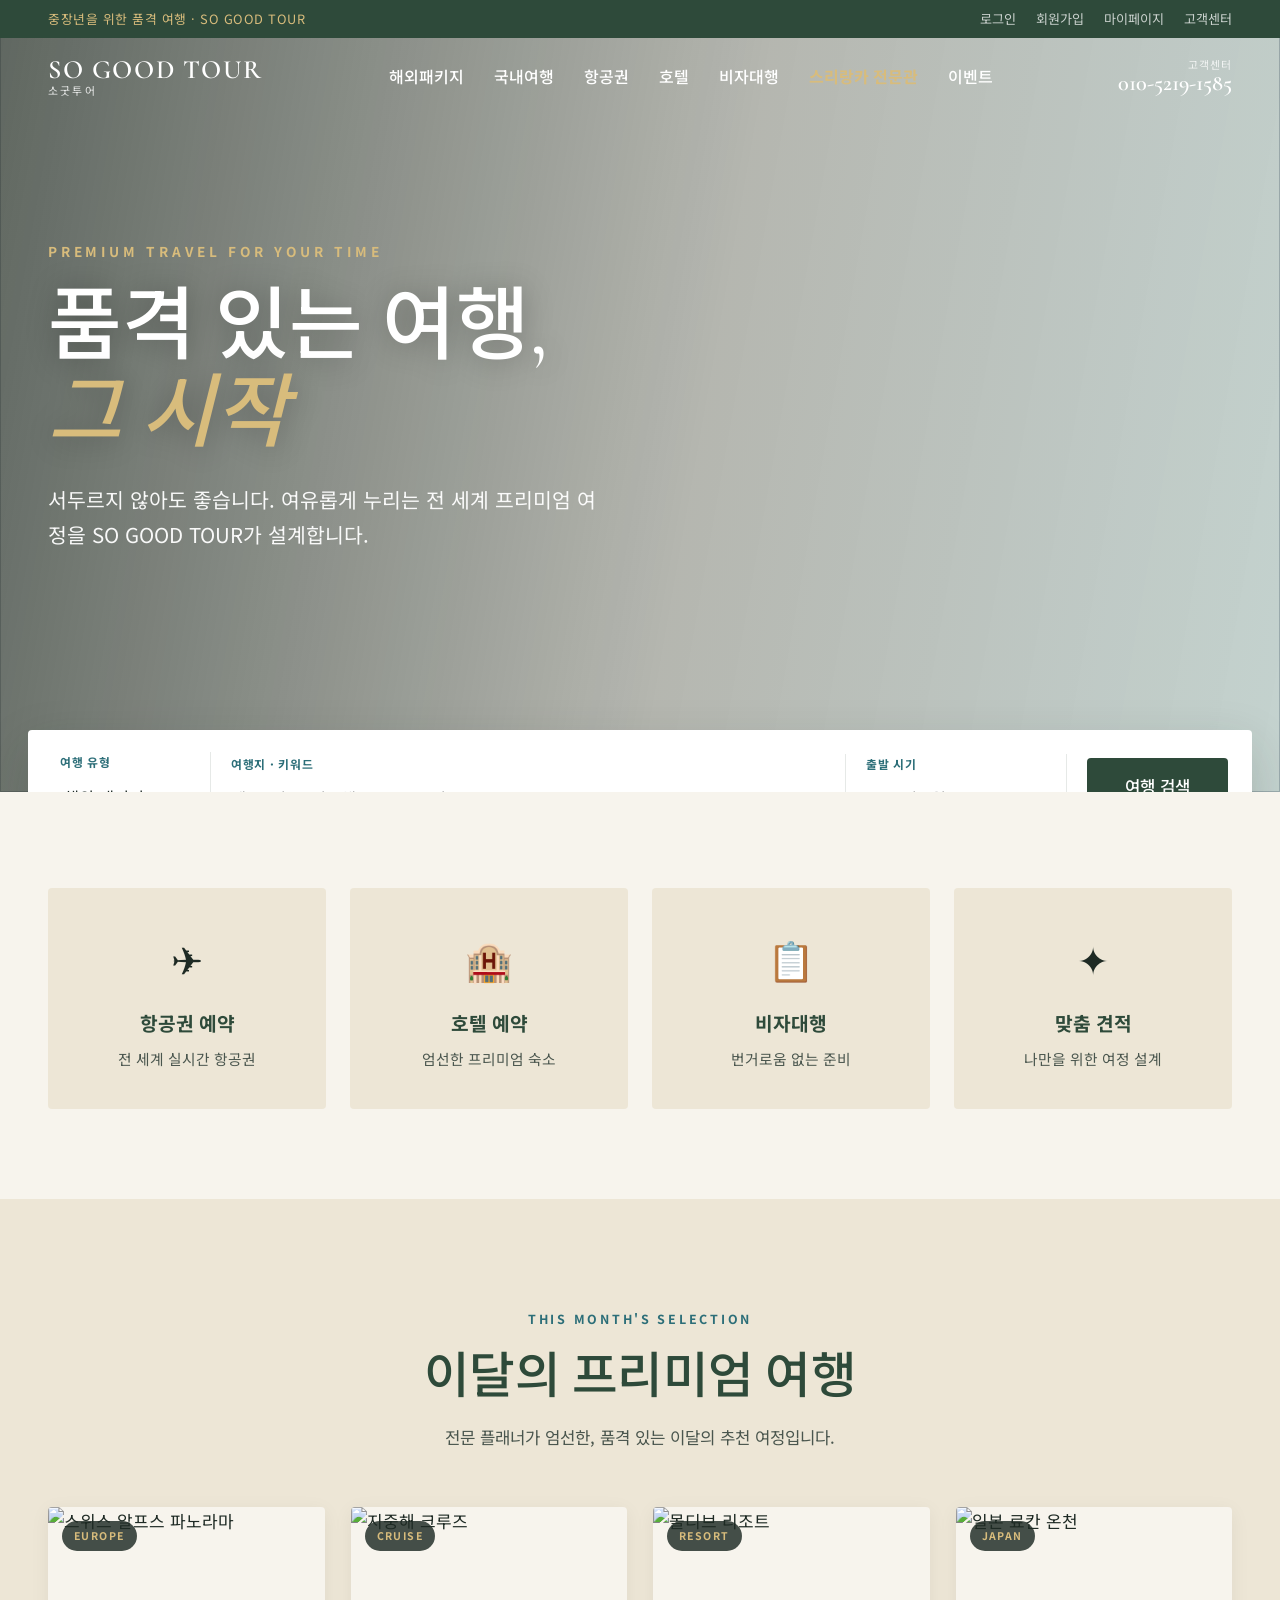
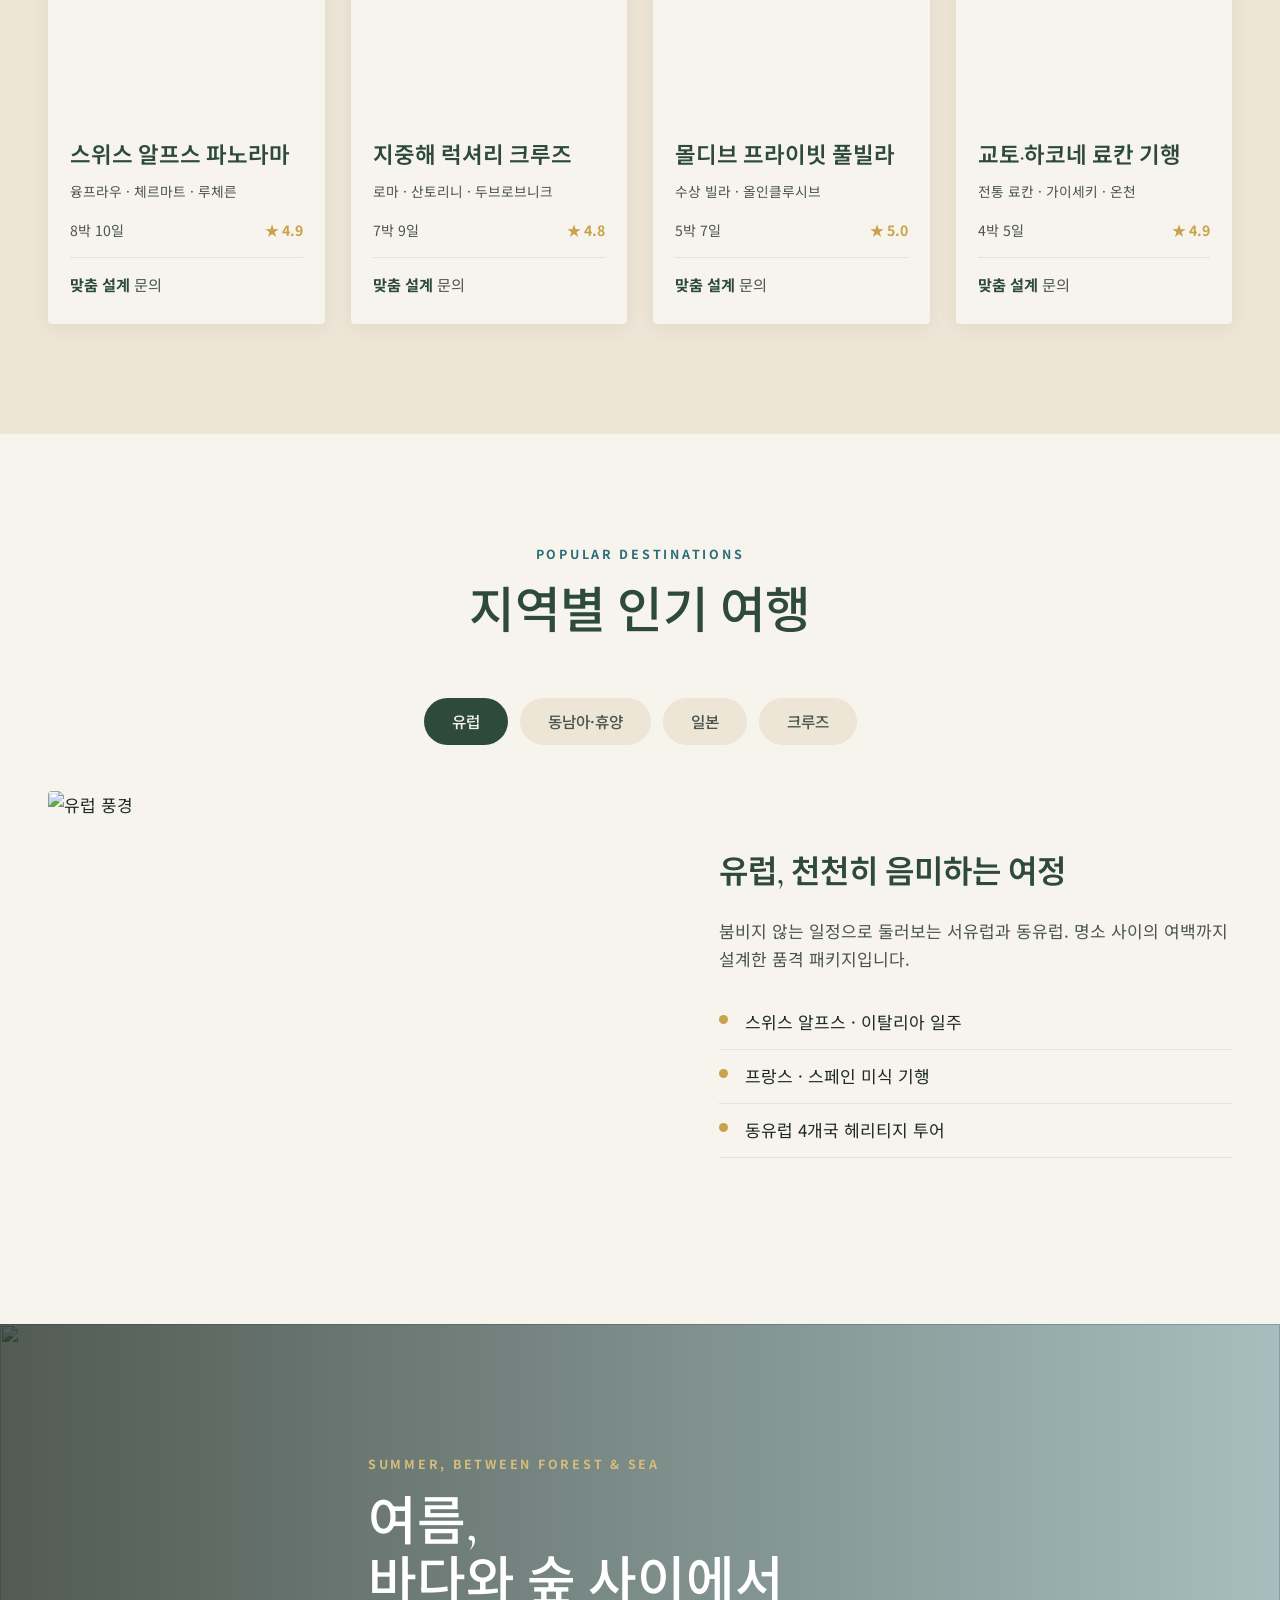
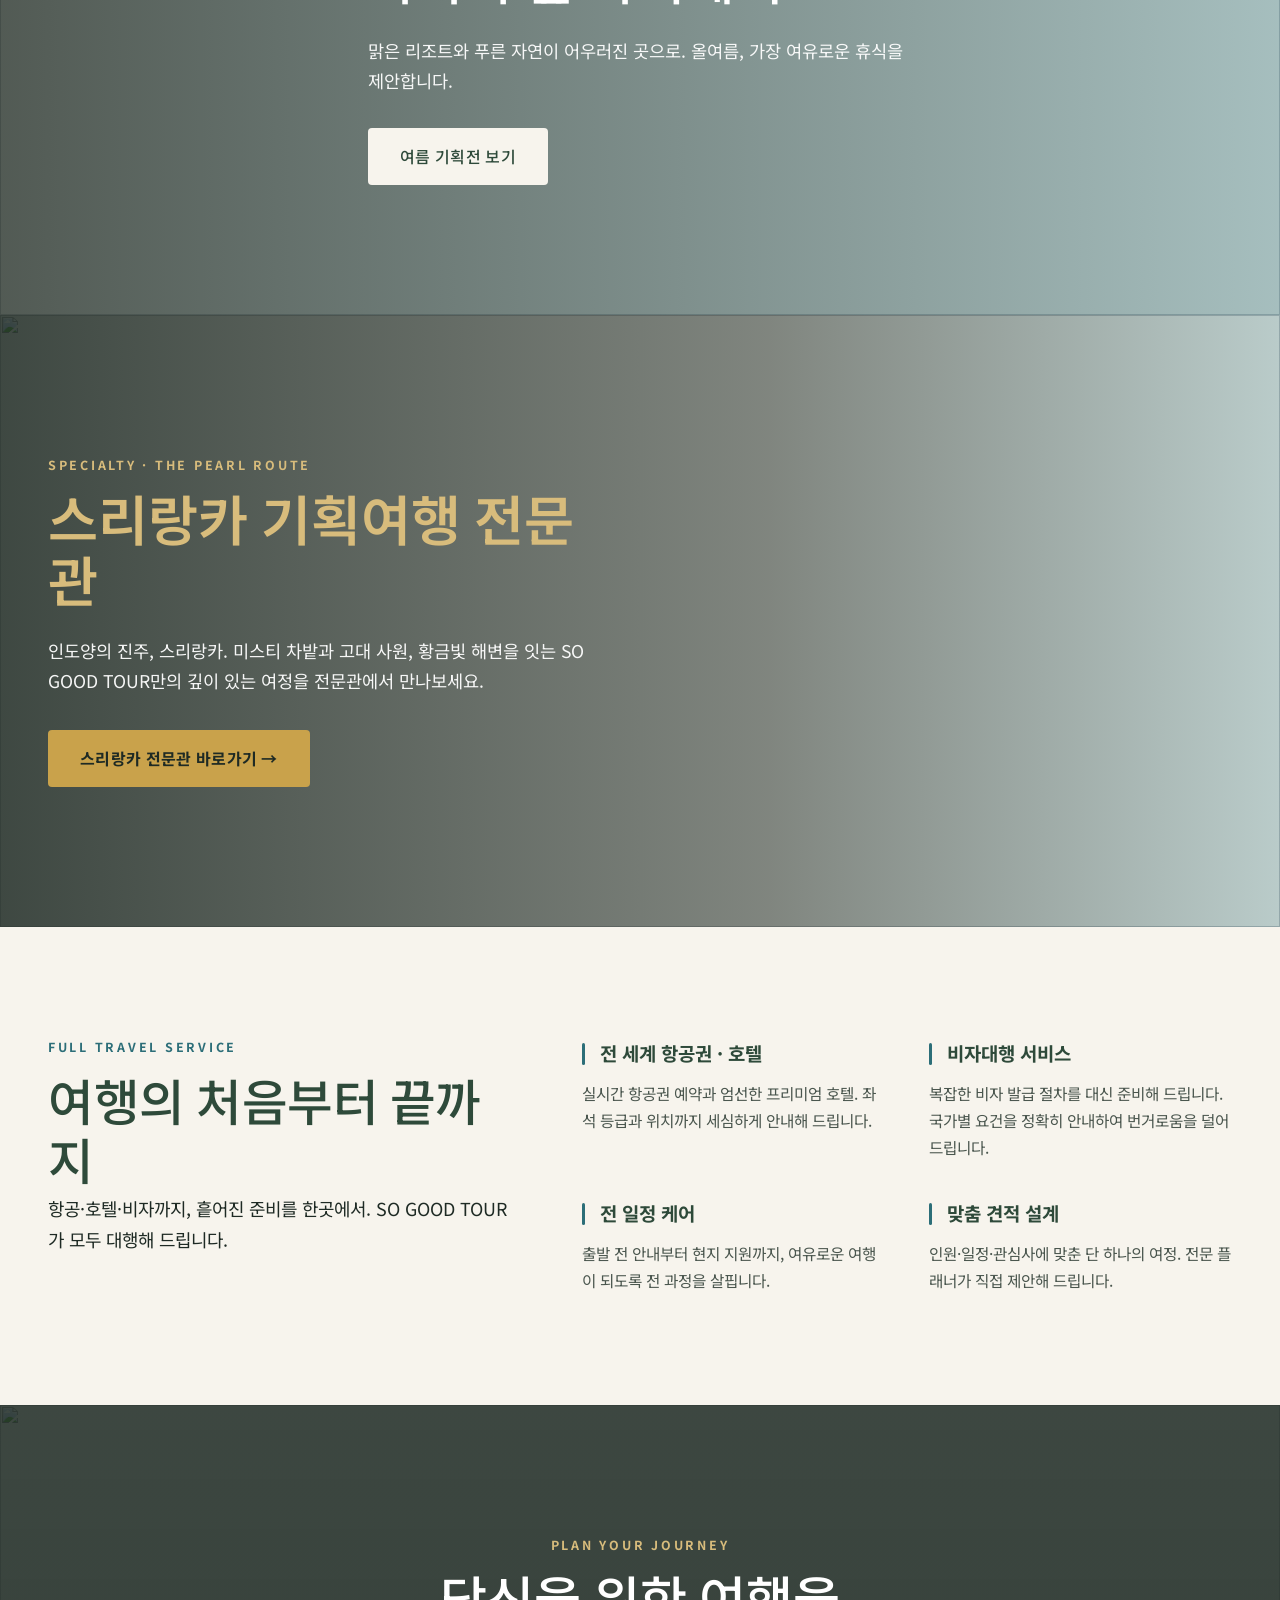
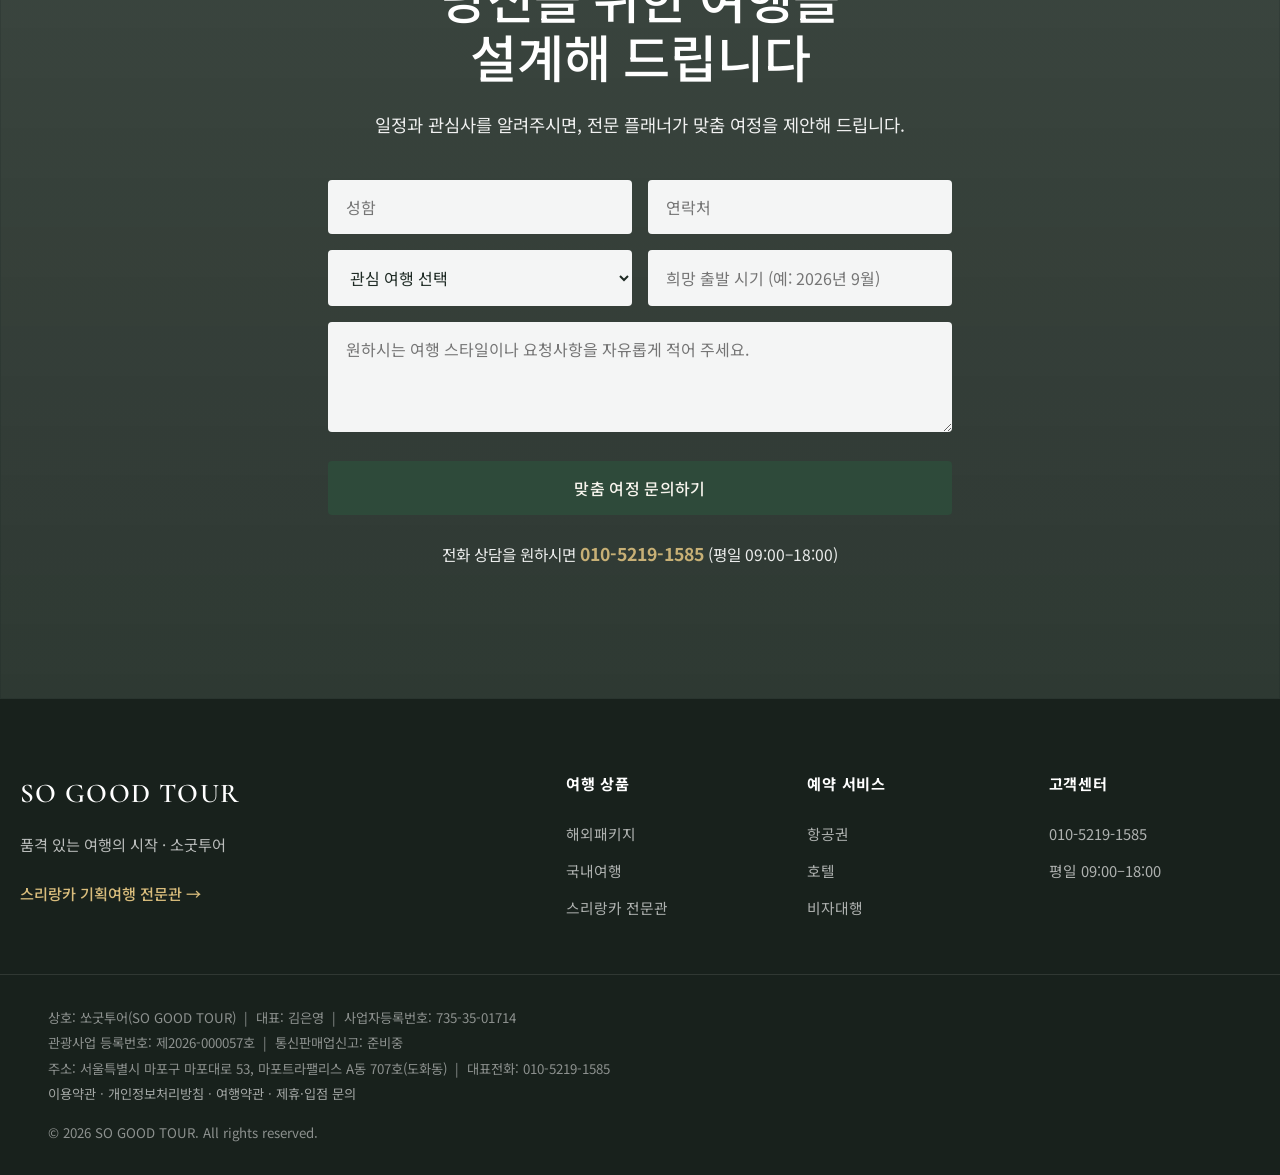
==== commit 9900c339: "Add CSS styles and update contact information" ====
--- a/index.html
+++ b/index.html
@@ -13,7 +13,311 @@
   <link rel="preconnect" href="https://fonts.gstatic.com" crossorigin />
   <link href="https://fonts.googleapis.com/css2?family=Cormorant+Garamond:ital,wght@0,500;0,600;1,400&family=Noto+Sans+KR:wght@300;400;500;700&display=swap" rel="stylesheet" />
 
-  <link rel="stylesheet" href="css/style.css" />
+  <style>
+/* =============================================================
+   SO GOOD TOUR — 본 사이트 스타일시트
+   스리랑카 전문관과 통일된 컬러·타이포 시스템 (프리미엄 톤)
+   ============================================================= */
+
+:root {
+  /* 공통 베이스 (스리랑카 사이트와 동일) */
+  --ivory:        #F7F4ED;
+  --sand:         #EDE6D6;
+  --ink:          #1E2A24;
+  --ink-soft:     #4A564E;
+
+  /* 시그니처 컬러 — 본 사이트는 오션 블루를 조금 더 전면에 */
+  --tea-green:    #2E4A3A;   /* 숲의 깊은 녹색 (메인) */
+  --tea-mid:      #3F6650;
+  --ocean:        #2C6E78;   /* 오션 블루 */
+  --sandy:        #C9A876;   /* 모래빛 */
+  --gold:         #C9A24B;   /* 골드 포인트 */
+  --gold-soft:    #D8BC7C;
+
+  --bg:           var(--ivory);
+  --text:         var(--ink);
+  --primary:      var(--tea-green);
+
+  --font-display: 'Cormorant Garamond', 'Noto Sans KR', serif;
+  --font-body:    'Noto Sans KR', system-ui, sans-serif;
+
+  --maxw: 1240px;
+  --radius: 4px;
+  --topbar-h: 38px;
+  --header-h: 78px;
+  --ease: cubic-bezier(0.25, 0.46, 0.45, 0.94);
+}
+
+*, *::before, *::after { box-sizing: border-box; margin: 0; padding: 0; }
+html { scroll-behavior: smooth; }
+body {
+  font-family: var(--font-body); color: var(--text); background: var(--bg);
+  line-height: 1.7; font-size: 17px; -webkit-font-smoothing: antialiased; overflow-x: hidden;
+}
+img { display: block; max-width: 100%; height: auto; }
+a { color: inherit; text-decoration: none; }
+button { font-family: inherit; cursor: pointer; border: none; background: none; }
+.container { width: 100%; max-width: var(--maxw); margin: 0 auto; padding: 0 28px; }
+
+/* ---------- 공통 타이포 ---------- */
+.eyebrow { font-size: 0.78rem; letter-spacing: 0.22em; text-transform: uppercase; color: var(--ocean); font-weight: 700; margin-bottom: 18px; }
+.eyebrow.light { color: var(--gold-soft); }
+.section-title { font-family: var(--font-display); font-weight: 500; font-size: clamp(2rem, 4vw, 3.1rem); line-height: 1.18; color: var(--tea-green); letter-spacing: -0.01em; }
+.section-desc { margin-top: 16px; color: var(--ink-soft); font-size: 1.05rem; }
+.section-head { text-align: center; max-width: 640px; margin: 0 auto 56px; }
+.lead-text { font-size: 1.12rem; color: var(--ink); margin-bottom: 20px; }
+
+/* ---------- 버튼 ---------- */
+.btn { display: inline-block; padding: 15px 32px; font-size: 1rem; font-weight: 500; letter-spacing: 0.02em; border-radius: var(--radius); transition: all 0.3s var(--ease); text-align: center; }
+.btn-primary { background: var(--tea-green); color: var(--ivory); }
+.btn-primary:hover { background: var(--tea-mid); transform: translateY(-2px); box-shadow: 0 10px 28px rgba(46,74,58,0.28); }
+.btn-light { background: var(--ivory); color: var(--tea-green); }
+.btn-light:hover { background: #fff; transform: translateY(-2px); }
+.btn-gold { background: var(--gold); color: var(--ink); font-weight: 700; }
+.btn-gold:hover { background: var(--gold-soft); transform: translateY(-2px); box-shadow: 0 10px 28px rgba(201,162,75,0.4); }
+.btn-block { width: 100%; }
+
+/* =============================================================
+   헤더
+   ============================================================= */
+.site-header { position: fixed; top: 0; left: 0; right: 0; z-index: 100; transition: box-shadow 0.4s var(--ease); }
+.topbar { background: var(--tea-green); height: var(--topbar-h); display: flex; align-items: center; transition: height 0.3s, opacity 0.3s; }
+.topbar-inner { max-width: var(--maxw); margin: 0 auto; width: 100%; padding: 0 28px; display: flex; justify-content: space-between; align-items: center; }
+.topbar-msg { color: var(--gold-soft); font-size: 0.8rem; letter-spacing: 0.04em; }
+.topbar-util { display: flex; gap: 20px; }
+.topbar-util a { color: rgba(255,255,255,0.75); font-size: 0.82rem; transition: color 0.3s; }
+.topbar-util a:hover { color: #fff; }
+
+.header-main { background: rgba(247,244,237,0.0); transition: background 0.4s var(--ease), backdrop-filter 0.4s; height: var(--header-h); display: flex; align-items: center; }
+.site-header.scrolled .header-main { background: rgba(247,244,237,0.97); backdrop-filter: blur(8px); }
+.site-header.scrolled { box-shadow: 0 1px 0 rgba(46,74,58,0.08); }
+.header-inner { max-width: var(--maxw); margin: 0 auto; width: 100%; padding: 0 28px; display: flex; align-items: center; justify-content: space-between; }
+
+.brand { display: flex; flex-direction: column; line-height: 1.05; color: #fff; transition: color 0.4s; }
+.scrolled .brand { color: var(--tea-green); }
+.brand-mark { font-family: var(--font-display); font-size: 1.65rem; font-weight: 600; letter-spacing: 0.06em; }
+.brand-sub { font-size: 0.68rem; letter-spacing: 0.2em; opacity: 0.85; }
+
+.gnb { display: flex; gap: 30px; }
+.gnb a { font-size: 1rem; font-weight: 500; color: #fff; position: relative; padding: 6px 0; transition: color 0.3s; white-space: nowrap; }
+.scrolled .gnb a { color: var(--ink); }
+.gnb a::after { content: ''; position: absolute; left: 0; bottom: 0; width: 0; height: 1.5px; background: var(--gold); transition: width 0.3s var(--ease); }
+.gnb a:hover { color: var(--gold); }
+.scrolled .gnb a:hover { color: var(--ocean); }
+.gnb a:hover::after { width: 100%; }
+/* 스리랑카 전문관 메뉴 강조 */
+.gnb a[href="#srilanka"] { color: var(--gold-soft); font-weight: 700; }
+.scrolled .gnb a[href="#srilanka"] { color: var(--ocean); }
+
+.header-util { display: flex; align-items: center; gap: 18px; }
+.util-call { display: flex; flex-direction: column; align-items: flex-end; line-height: 1.15; color: #fff; transition: color 0.4s; }
+.scrolled .util-call { color: var(--tea-green); }
+.util-call-label { font-size: 0.68rem; letter-spacing: 0.1em; opacity: 0.8; }
+.util-call-num { font-family: var(--font-display); font-size: 1.4rem; font-weight: 600; }
+
+.menu-toggle { display: none; flex-direction: column; gap: 5px; padding: 8px; }
+.menu-toggle span { width: 24px; height: 2px; background: #fff; transition: all 0.3s; }
+.scrolled .menu-toggle span { background: var(--tea-green); }
+
+/* =============================================================
+   히어로 + 검색바
+   ============================================================= */
+.hero { position: relative; min-height: 640px; height: 88vh; display: flex; align-items: center; overflow: hidden; }
+.hero-bg { position: absolute; inset: 0; }
+.hero-bg img { width: 100%; height: 100%; object-fit: cover; animation: heroZoom 18s ease-out forwards; }
+@keyframes heroZoom { from { transform: scale(1.08); } to { transform: scale(1); } }
+.hero-veil { position: absolute; inset: 0; background: linear-gradient(100deg, rgba(30,42,36,0.7) 0%, rgba(30,42,36,0.3) 55%, rgba(44,110,120,0.25) 100%); }
+.hero-content { position: relative; z-index: 2; color: #fff; max-width: var(--maxw); margin: 0 auto; padding: 0 28px; width: 100%; }
+.hero-eyebrow { font-size: 0.85rem; letter-spacing: 0.28em; color: var(--gold-soft); font-weight: 700; margin-bottom: 22px; }
+.hero-title { font-family: var(--font-display); font-weight: 500; font-size: clamp(2.6rem, 6.5vw, 5rem); line-height: 1.08; margin-bottom: 24px; text-shadow: 0 2px 30px rgba(0,0,0,0.3); }
+.hero-title em { font-style: italic; color: var(--gold-soft); }
+.hero-lead { font-size: clamp(1.05rem, 1.8vw, 1.28rem); max-width: 560px; opacity: 0.95; }
+
+/* 통합 검색바 — 히어로 하단에 걸침 */
+.search-bar { position: absolute; left: 0; right: 0; bottom: -44px; z-index: 5; padding: 0 28px; }
+.search-inner { max-width: var(--maxw); margin: 0 auto; background: #fff; border-radius: var(--radius); box-shadow: 0 18px 50px rgba(30,42,36,0.18); display: flex; align-items: flex-end; gap: 0; padding: 22px 24px; }
+.search-field { display: flex; flex-direction: column; padding: 0 20px; border-right: 1px solid rgba(46,74,58,0.12); }
+.search-field.grow { flex: 1; }
+.search-field:first-child { padding-left: 8px; }
+.search-field label { font-size: 0.74rem; color: var(--ocean); font-weight: 700; letter-spacing: 0.06em; margin-bottom: 8px; }
+.search-field select, .search-field input { border: none; font-family: inherit; font-size: 1.02rem; color: var(--ink); background: transparent; outline: none; padding: 4px 0; min-width: 130px; }
+.search-field.grow input { width: 100%; }
+.search-btn { background: var(--tea-green); color: #fff; font-size: 1.05rem; font-weight: 500; padding: 16px 38px; border-radius: var(--radius); margin-left: 20px; transition: all 0.3s var(--ease); white-space: nowrap; }
+.search-btn:hover { background: var(--tea-mid); transform: translateY(-2px); }
+
+/* =============================================================
+   서비스 바로가기
+   ============================================================= */
+.services { padding: 96px 0 90px; }
+.service-grid { display: grid; grid-template-columns: repeat(4, 1fr); gap: 24px; }
+.service-card { display: flex; flex-direction: column; align-items: center; text-align: center; padding: 38px 24px; background: var(--sand); border-radius: var(--radius); transition: all 0.35s var(--ease); }
+.service-card:hover { transform: translateY(-6px); box-shadow: 0 16px 38px rgba(30,42,36,0.12); background: #fff; }
+.service-icon { font-size: 2.4rem; margin-bottom: 16px; }
+.service-name { font-size: 1.2rem; font-weight: 700; color: var(--tea-green); margin-bottom: 6px; }
+.service-desc { font-size: 0.92rem; color: var(--ink-soft); }
+
+/* =============================================================
+   이달의 프리미엄 여행
+   ============================================================= */
+.packages { padding: 110px 0; background: var(--sand); }
+.package-grid { display: grid; grid-template-columns: repeat(4, 1fr); gap: 26px; }
+.package-card { background: var(--ivory); border-radius: var(--radius); overflow: hidden; box-shadow: 0 4px 20px rgba(30,42,36,0.06); transition: transform 0.4s var(--ease), box-shadow 0.4s var(--ease); }
+.package-card:hover { transform: translateY(-8px); box-shadow: 0 20px 44px rgba(30,42,36,0.16); }
+.package-thumb { position: relative; aspect-ratio: 4/3; overflow: hidden; }
+.package-thumb img { width: 100%; height: 100%; object-fit: cover; transition: transform 0.6s var(--ease); }
+.package-card:hover .package-thumb img { transform: scale(1.07); }
+.package-tag { position: absolute; top: 14px; left: 14px; background: rgba(30,42,36,0.82); color: var(--gold-soft); font-size: 0.66rem; letter-spacing: 0.14em; font-weight: 700; padding: 6px 12px; border-radius: 100px; }
+.package-body { padding: 22px 22px 26px; }
+.package-title { font-family: var(--font-display); font-size: 1.4rem; font-weight: 600; color: var(--tea-green); margin-bottom: 5px; }
+.package-sub { font-size: 0.86rem; color: var(--ink-soft); margin-bottom: 16px; }
+.package-meta { display: flex; justify-content: space-between; align-items: center; font-size: 0.88rem; color: var(--ink-soft); padding-bottom: 14px; border-bottom: 1px solid rgba(46,74,58,0.1); margin-bottom: 14px; }
+.package-rating { color: var(--gold); font-weight: 700; }
+.package-price { font-size: 0.95rem; color: var(--ink-soft); }
+.package-price strong { color: var(--tea-green); font-weight: 700; }
+
+/* =============================================================
+   지역별 인기 여행 (탭)
+   ============================================================= */
+.regions { padding: 110px 0; }
+.region-tabs { display: flex; justify-content: center; gap: 12px; flex-wrap: wrap; margin-bottom: 46px; }
+.region-tab { padding: 12px 28px; border-radius: 100px; font-size: 0.98rem; font-weight: 500; color: var(--ink-soft); background: var(--sand); transition: all 0.3s var(--ease); }
+.region-tab:hover { color: var(--tea-green); }
+.region-tab.is-active { background: var(--tea-green); color: var(--ivory); }
+.region-panel { display: none; grid-template-columns: 1.2fr 1fr; gap: 56px; align-items: center; }
+.region-panel.is-active { display: grid; animation: fadeIn 0.5s var(--ease); }
+@keyframes fadeIn { from { opacity: 0; transform: translateY(12px); } to { opacity: 1; transform: translateY(0); } }
+.region-img { border-radius: var(--radius); overflow: hidden; aspect-ratio: 16/11; }
+.region-img img { width: 100%; height: 100%; object-fit: cover; }
+.region-info h3 { font-family: var(--font-display); font-size: 2rem; font-weight: 600; color: var(--tea-green); margin-bottom: 16px; }
+.region-info p { color: var(--ink-soft); margin-bottom: 22px; }
+.region-list { list-style: none; }
+.region-list li { padding: 12px 0 12px 26px; position: relative; border-bottom: 1px solid rgba(46,74,58,0.1); }
+.region-list li::before { content: ''; position: absolute; left: 0; top: 19px; width: 9px; height: 9px; border-radius: 50%; background: var(--gold); }
+
+/* =============================================================
+   여름 와이드 배너
+   ============================================================= */
+.feature-banner { position: relative; padding: 130px 0; overflow: hidden; }
+.feature-bg { position: absolute; inset: 0; }
+.feature-bg img { width: 100%; height: 100%; object-fit: cover; }
+.feature-veil { position: absolute; inset: 0; background: linear-gradient(90deg, rgba(30,42,36,0.76), rgba(44,110,120,0.4)); }
+.feature-content { position: relative; z-index: 2; color: #fff; max-width: 600px; }
+.feature-title { font-family: var(--font-display); font-weight: 500; font-size: clamp(2rem, 4.5vw, 3.3rem); line-height: 1.15; margin-bottom: 22px; }
+.feature-desc { font-size: 1.1rem; opacity: 0.94; margin-bottom: 32px; }
+
+/* =============================================================
+   스리랑카 전문관 배너
+   ============================================================= */
+.srilanka-banner { position: relative; padding: 140px 0; overflow: hidden; }
+.srilanka-bg { position: absolute; inset: 0; }
+.srilanka-bg img { width: 100%; height: 100%; object-fit: cover; }
+.srilanka-veil { position: absolute; inset: 0; background: linear-gradient(90deg, rgba(30,42,36,0.85) 0%, rgba(30,42,36,0.55) 60%, rgba(44,110,120,0.3) 100%); }
+.srilanka-content { position: relative; z-index: 2; }
+.srilanka-text { max-width: 560px; color: #fff; }
+.srilanka-title { font-family: var(--font-display); font-weight: 600; font-size: clamp(2.2rem, 4.5vw, 3.4rem); line-height: 1.12; margin-bottom: 20px; color: var(--gold-soft); }
+.srilanka-desc { font-size: 1.1rem; opacity: 0.95; margin-bottom: 34px; }
+
+/* =============================================================
+   서비스 안내
+   ============================================================= */
+.info { padding: 110px 0; }
+.info-grid { display: grid; grid-template-columns: 1fr 1.4fr; gap: 70px; }
+.info-block { position: sticky; top: 130px; align-self: start; }
+.info-items { display: grid; grid-template-columns: 1fr 1fr; gap: 36px 44px; }
+.info-item h4 { font-size: 1.18rem; color: var(--tea-green); margin-bottom: 12px; font-weight: 700; position: relative; padding-left: 18px; }
+.info-item h4::before { content: ''; position: absolute; left: 0; top: 6px; bottom: 4px; width: 3px; background: var(--ocean); border-radius: 2px; }
+.info-item p { color: var(--ink-soft); font-size: 0.98rem; }
+
+/* =============================================================
+   맞춤 문의
+   ============================================================= */
+.contact { position: relative; padding: 130px 0; overflow: hidden; }
+.contact-bg { position: absolute; inset: 0; }
+.contact-bg img { width: 100%; height: 100%; object-fit: cover; }
+.contact-veil { position: absolute; inset: 0; background: linear-gradient(180deg, rgba(30,42,36,0.86), rgba(30,42,36,0.93)); }
+.contact-content { position: relative; z-index: 2; color: #fff; max-width: 680px; margin: 0 auto; text-align: center; }
+.contact-title { font-family: var(--font-display); font-weight: 500; font-size: clamp(2rem, 4.5vw, 3.2rem); line-height: 1.15; margin-bottom: 18px; }
+.contact-desc { font-size: 1.1rem; opacity: 0.92; margin-bottom: 40px; }
+.contact-form { text-align: left; }
+.form-row { display: flex; gap: 16px; margin-bottom: 16px; }
+.contact-form input, .contact-form select, .contact-form textarea { width: 100%; padding: 15px 18px; font-family: inherit; font-size: 1rem; background: rgba(255,255,255,0.95); border: none; border-radius: var(--radius); color: var(--ink); }
+.contact-form textarea { min-height: 110px; resize: vertical; margin-bottom: 22px; }
+.contact-or { margin-top: 24px; font-size: 0.98rem; opacity: 0.9; text-align: center; }
+.contact-or strong { color: var(--gold-soft); font-size: 1.1rem; }
+
+/* =============================================================
+   푸터
+   ============================================================= */
+.site-footer { background: #18211C; color: rgba(255,255,255,0.7); }
+.footer-inner { display: grid; grid-template-columns: 1.4fr 2fr; gap: 60px; padding: 72px 0 48px; }
+.footer-logo { font-family: var(--font-display); font-size: 1.7rem; font-weight: 600; color: #fff; letter-spacing: 0.05em; }
+.footer-tag { margin: 14px 0 22px; font-size: 0.95rem; }
+.footer-home-link { color: var(--gold-soft); font-weight: 500; font-size: 0.95rem; transition: color 0.3s; }
+.footer-home-link:hover { color: var(--gold); }
+.footer-cols { display: grid; grid-template-columns: repeat(3, 1fr); gap: 30px; }
+.footer-col h5 { color: #fff; font-size: 0.95rem; margin-bottom: 18px; letter-spacing: 0.05em; }
+.footer-col a, .footer-hours { display: block; font-size: 0.92rem; color: rgba(255,255,255,0.65); padding: 6px 0; transition: color 0.3s; }
+.footer-col a:hover { color: var(--gold-soft); }
+.footer-legal { border-top: 1px solid rgba(255,255,255,0.1); padding: 30px 0; font-size: 0.83rem; color: rgba(255,255,255,0.5); line-height: 1.9; }
+.footer-links a { color: rgba(255,255,255,0.6); transition: color 0.3s; }
+.footer-links a:hover { color: var(--gold-soft); }
+.footer-copy { margin-top: 14px; }
+
+/* =============================================================
+   스크롤 리빌
+   ============================================================= */
+.reveal { opacity: 0; transform: translateY(34px); transition: opacity 0.8s var(--ease), transform 0.8s var(--ease); }
+.reveal.is-visible { opacity: 1; transform: translateY(0); }
+
+/* =============================================================
+   반응형
+   ============================================================= */
+@media (max-width: 1080px) {
+  .gnb { gap: 20px; }
+  .gnb a { font-size: 0.94rem; }
+}
+@media (max-width: 980px) {
+  .info-grid { grid-template-columns: 1fr; gap: 44px; }
+  .info-block { position: static; }
+  .package-grid { grid-template-columns: repeat(2, 1fr); }
+  .service-grid { grid-template-columns: repeat(2, 1fr); }
+  .region-panel.is-active { grid-template-columns: 1fr; gap: 28px; }
+  .footer-inner { grid-template-columns: 1fr; gap: 40px; }
+  /* 검색바: 모바일에서 세로 정렬 */
+  .search-inner { flex-direction: column; align-items: stretch; gap: 14px; }
+  .search-field { border-right: none; border-bottom: 1px solid rgba(46,74,58,0.12); padding: 0 0 14px; }
+  .search-btn { margin-left: 0; width: 100%; }
+  .search-bar { bottom: -120px; }
+  .services { padding-top: 150px; }
+}
+@media (max-width: 720px) {
+  body { font-size: 16px; }
+  .topbar-msg { display: none; }
+  .topbar-util { margin: 0 auto; gap: 16px; }
+  .gnb {
+    position: fixed; top: calc(var(--topbar-h) + var(--header-h)); right: 0; width: 76%; max-width: 320px;
+    height: calc(100vh - var(--topbar-h) - var(--header-h)); background: var(--ivory);
+    flex-direction: column; gap: 0; padding: 24px 28px;
+    transform: translateX(100%); transition: transform 0.4s var(--ease); box-shadow: -10px 0 40px rgba(0,0,0,0.15);
+  }
+  .gnb.open { transform: translateX(0); }
+  .gnb a { color: var(--ink); padding: 16px 0; border-bottom: 1px solid rgba(46,74,58,0.1); font-size: 1.05rem; }
+  .scrolled .gnb a { color: var(--ink); }
+  .menu-toggle { display: flex; }
+  .util-call-num { font-size: 1.15rem; }
+  .package-grid, .service-grid { grid-template-columns: 1fr; }
+  .info-items { grid-template-columns: 1fr; gap: 28px; }
+  .form-row { flex-direction: column; gap: 16px; }
+  .packages, .regions, .info, .feature-banner, .srilanka-banner, .contact { padding: 80px 0; }
+}
+
+@media (prefers-reduced-motion: reduce) {
+  *, *::before, *::after { animation: none !important; transition: none !important; }
+  html { scroll-behavior: auto; }
+  .reveal { opacity: 1; transform: none; }
+}
+
+</style>
 </head>
 <body>
 
@@ -55,7 +359,7 @@
         <div class="header-util">
           <a href="tel:16440000" class="util-call">
             <span class="util-call-label">고객센터</span>
-            <span class="util-call-num">1644-0000</span>
+            <span class="util-call-num">010-5219-1585</span>
           </a>
           <button class="menu-toggle" id="menuToggle" aria-label="메뉴 열기" aria-expanded="false">
             <span></span><span></span><span></span>
@@ -382,7 +686,7 @@
           <textarea id="inqMessage" placeholder="원하시는 여행 스타일이나 요청사항을 자유롭게 적어 주세요." aria-label="요청사항"></textarea>
           <button type="submit" class="btn btn-primary btn-block" id="inquirySubmit">맞춤 여정 문의하기</button>
         </form>
-        <p class="contact-or">전화 상담을 원하시면 <strong>1644-0000</strong> (평일 09:00–18:00)</p>
+        <p class="contact-or">전화 상담을 원하시면 <strong>010-5219-1585</strong> (평일 09:00–18:00)</p>
       </div>
     </section>
   </main>
@@ -412,7 +716,7 @@
         </div>
         <div class="footer-col">
           <h5>고객센터</h5>
-          <a href="tel:16440000">1644-0000</a>
+          <a href="tel:01052191585">010-5219-1585</a>
           <span class="footer-hours">평일 09:00–18:00</span>
         </div>
       </div>
@@ -421,8 +725,9 @@
     <div class="footer-legal">
       <div class="container">
         <p>
-          상호: SO GOOD TOUR &nbsp;|&nbsp; 대표: 홍길동 &nbsp;|&nbsp; 사업자등록번호: 000-00-00000<br />
-          통신판매업신고: 제0000-서울00-0000호 &nbsp;|&nbsp; 관광사업등록: 제0000호 &nbsp;|&nbsp; 주소: 서울특별시 ○○구 ○○로 00<br />
+          상호: 쏘굿투어(SO GOOD TOUR) &nbsp;|&nbsp; 대표: 김은영 &nbsp;|&nbsp; 사업자등록번호: 735-35-01714<br />
+          관광사업 등록번호: 제2026-000057호 &nbsp;|&nbsp; 통신판매업신고: 준비중<br />
+          주소: 서울특별시 마포구 마포대로 53, 마포트라팰리스 A동 707호(도화동) &nbsp;|&nbsp; 대표전화: 010-5219-1585<br />
           <span class="footer-links">
             <a href="#">이용약관</a> · <a href="#">개인정보처리방침</a> · <a href="#">여행약관</a> · <a href="#">제휴·입점 문의</a>
           </span>
@@ -432,6 +737,87 @@
     </div>
   </footer>
 
-  <script src="js/main.js"></script>
+  <script>
+/* =============================================================
+   SO GOOD TOUR — main.js
+   헤더 스크롤 / 모바일 메뉴 / 지역 탭 / 스크롤 리빌 / 문의 폼
+   ============================================================= */
+
+document.addEventListener('DOMContentLoaded', function () {
+
+  /* ---------- 1. 헤더 스크롤 효과 ---------- */
+  var header = document.getElementById('siteHeader');
+  function onScroll() {
+    if (window.scrollY > 60) header.classList.add('scrolled');
+    else header.classList.remove('scrolled');
+  }
+  window.addEventListener('scroll', onScroll, { passive: true });
+  onScroll();
+
+  /* ---------- 2. 모바일 햄버거 메뉴 ---------- */
+  var menuToggle = document.getElementById('menuToggle');
+  var gnb = document.getElementById('gnb');
+  menuToggle.addEventListener('click', function () {
+    var open = gnb.classList.toggle('open');
+    menuToggle.setAttribute('aria-expanded', open ? 'true' : 'false');
+  });
+  gnb.querySelectorAll('a').forEach(function (link) {
+    link.addEventListener('click', function () {
+      gnb.classList.remove('open');
+      menuToggle.setAttribute('aria-expanded', 'false');
+    });
+  });
+
+  /* ---------- 3. 지역별 인기 여행 탭 ---------- */
+  var tabs = document.querySelectorAll('.region-tab');
+  var panels = document.querySelectorAll('.region-panel');
+  tabs.forEach(function (tab) {
+    tab.addEventListener('click', function () {
+      var region = tab.getAttribute('data-region');
+      tabs.forEach(function (t) { t.classList.remove('is-active'); });
+      tab.classList.add('is-active');
+      panels.forEach(function (p) {
+        p.classList.toggle('is-active', p.getAttribute('data-region') === region);
+      });
+    });
+  });
+
+  /* ---------- 4. 통합 검색바 (자리표시) ----------
+     TODO: 추후 실제 상품 검색 시스템 연동. */
+  var searchBtn = document.querySelector('.search-btn');
+  if (searchBtn) {
+    searchBtn.addEventListener('click', function () {
+      alert('여행 검색 기능은 상품 데이터베이스 연동 후 제공될 예정입니다.\n지금은 맞춤 문의로 상담을 받으실 수 있습니다.');
+    });
+  }
+
+  /* ---------- 5. 스크롤 리빌 ---------- */
+  var revealEls = document.querySelectorAll('.reveal');
+  if ('IntersectionObserver' in window) {
+    var io = new IntersectionObserver(function (entries) {
+      entries.forEach(function (entry) {
+        if (entry.isIntersecting) { entry.target.classList.add('is-visible'); io.unobserve(entry.target); }
+      });
+    }, { threshold: 0.12 });
+    revealEls.forEach(function (el) { io.observe(el); });
+  } else {
+    revealEls.forEach(function (el) { el.classList.add('is-visible'); });
+  }
+
+  /* ---------- 6. 문의 폼 (자리표시) ----------
+     TODO: 추후 예약/결제 API 또는 이메일 전송 연동. */
+  var form = document.getElementById('inquiryForm');
+  if (form) {
+    form.addEventListener('submit', function () {
+      var name = document.getElementById('inqName').value.trim();
+      if (!name) { alert('성함을 입력해 주세요.'); return false; }
+      alert(name + '님, 문의가 접수되었습니다.\n전문 플래너가 빠르게 연락드리겠습니다.\n(실제 전송 기능은 추후 연동 예정입니다.)');
+      form.reset();
+      return false;
+    });
+  }
+});
+
+</script>
 </body>
 </html>
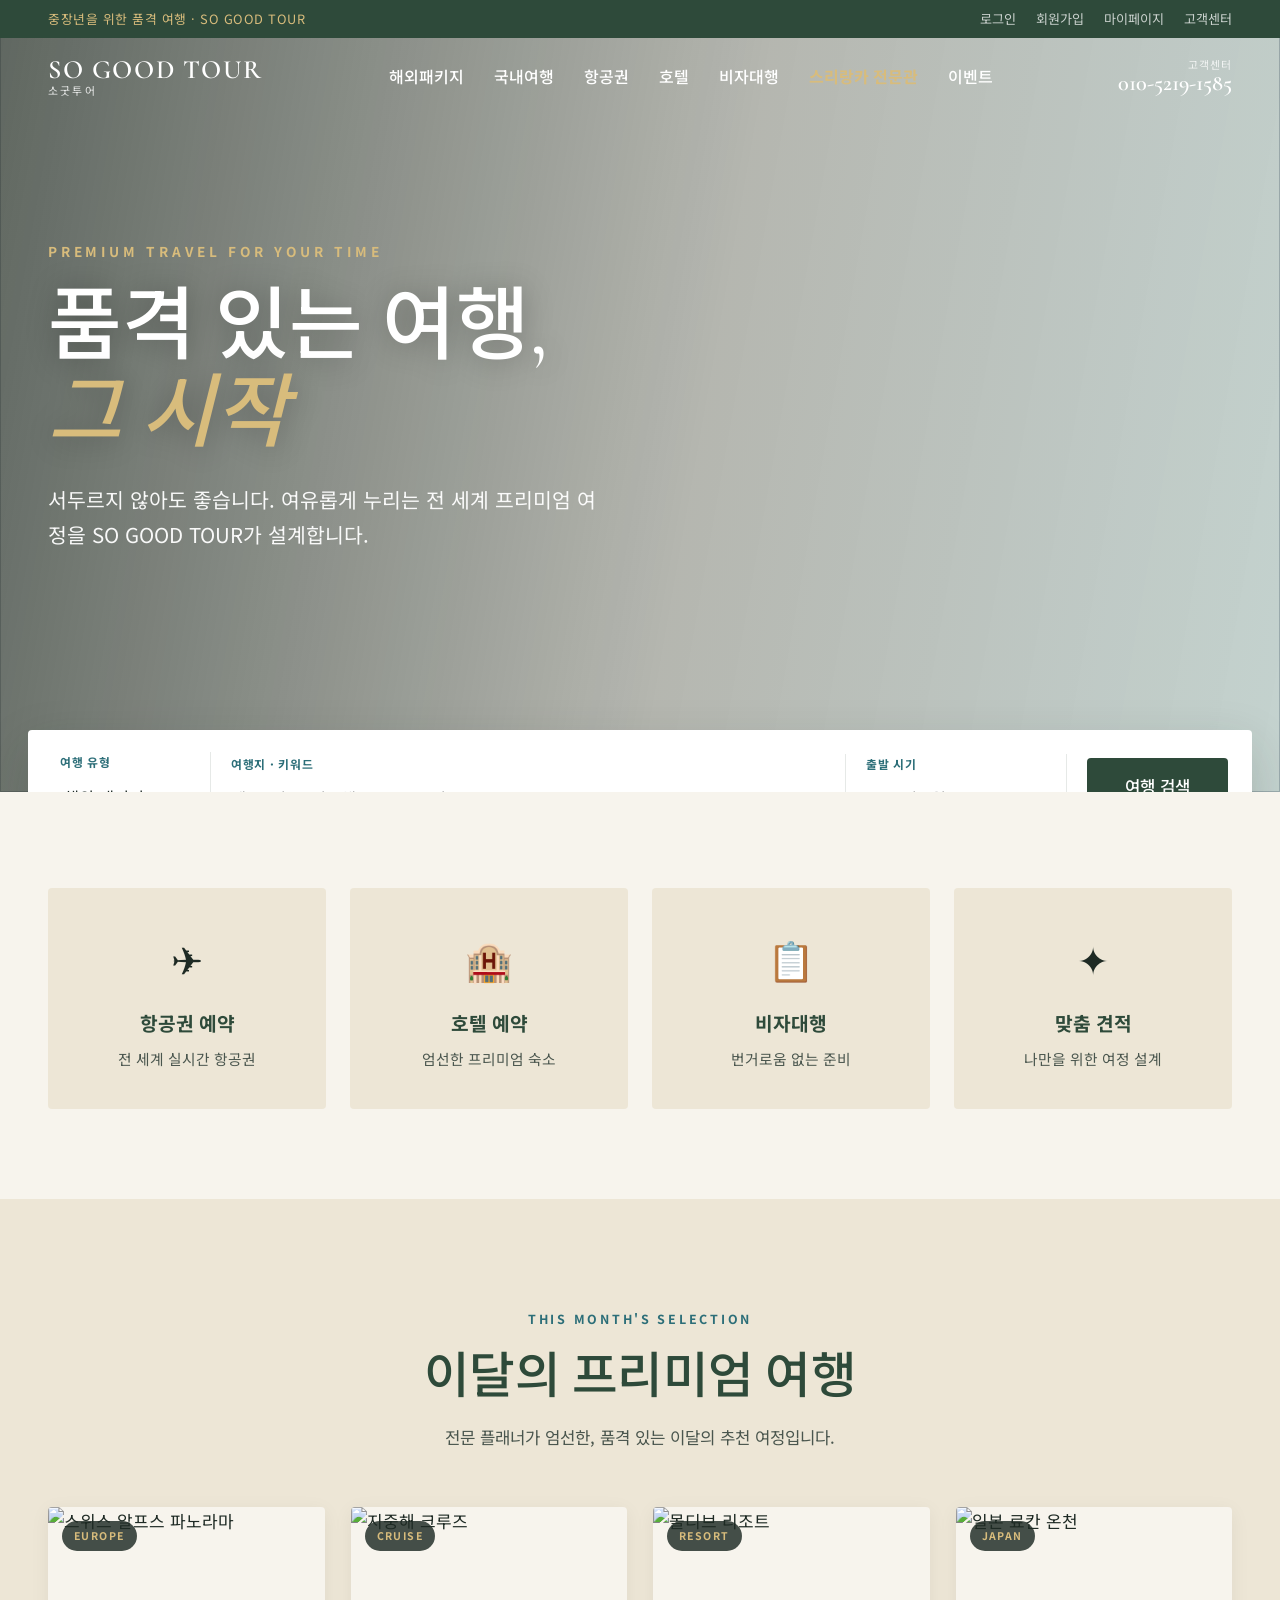
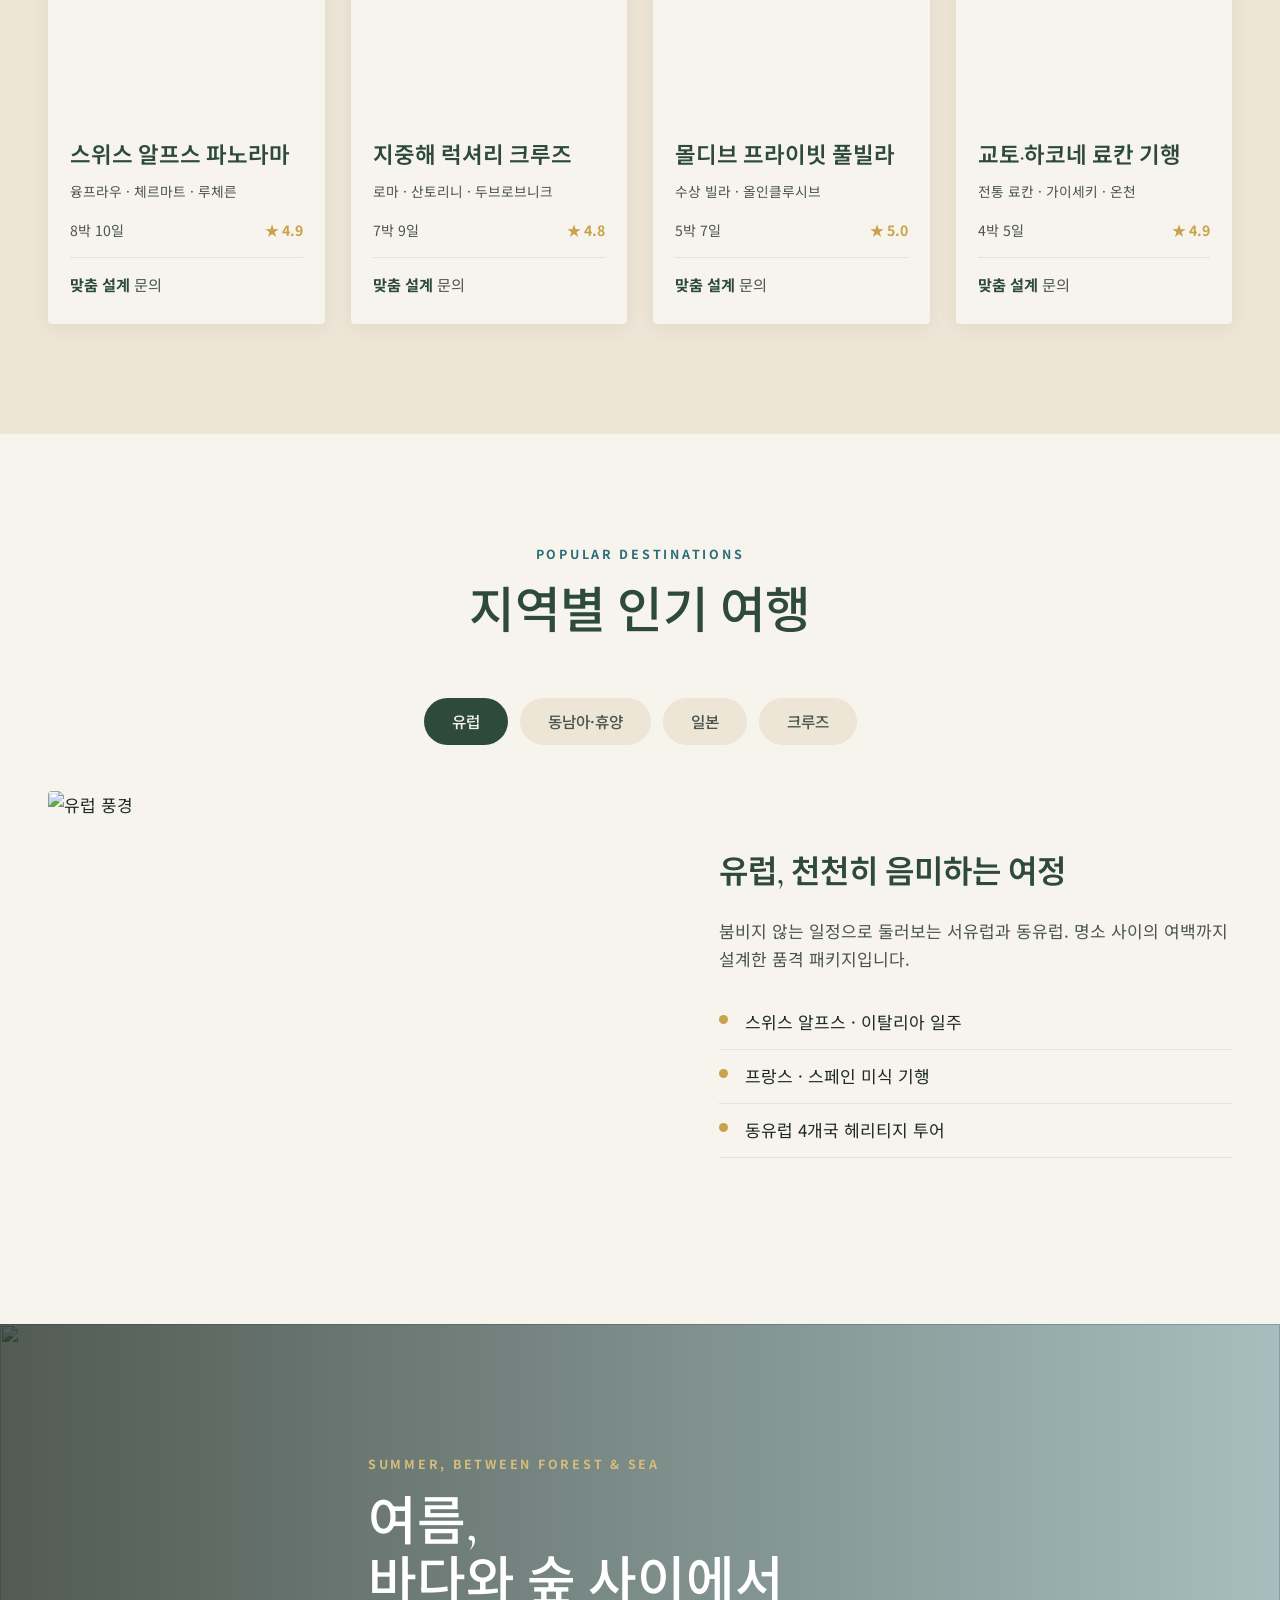
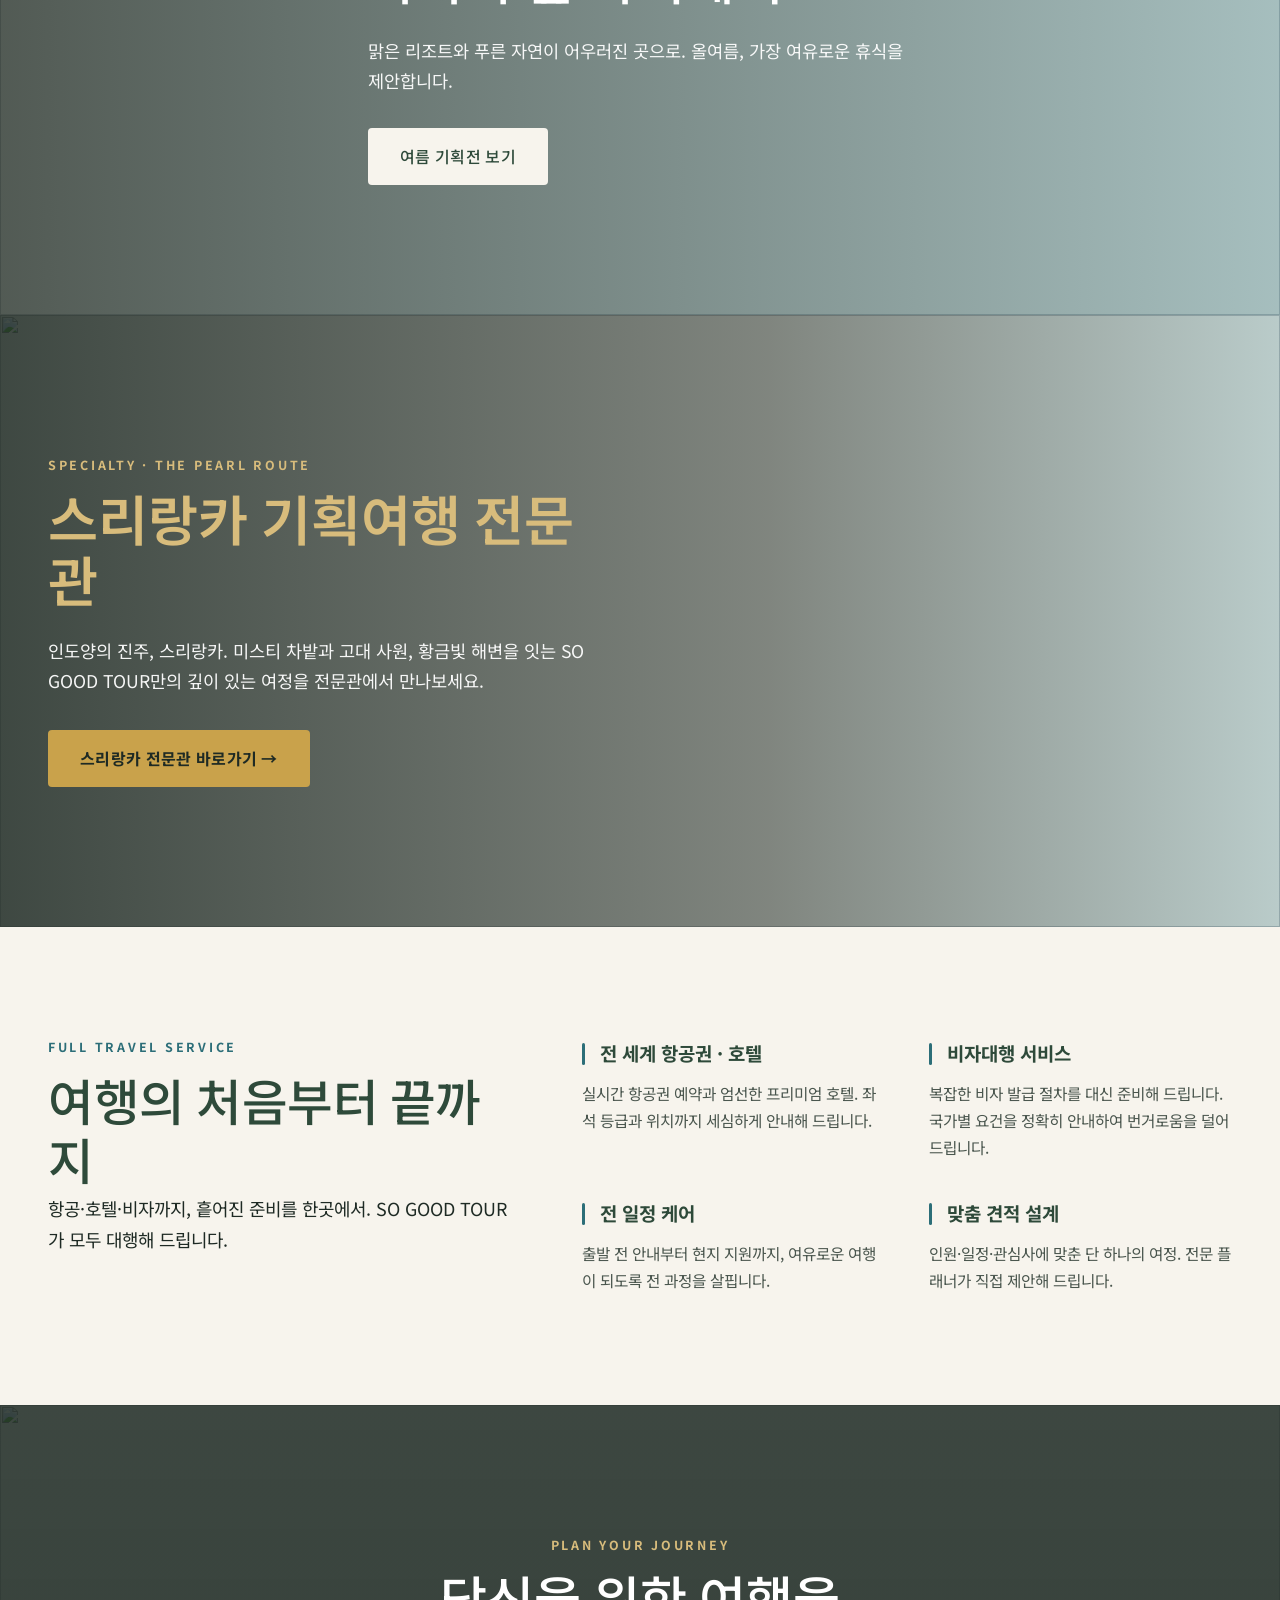
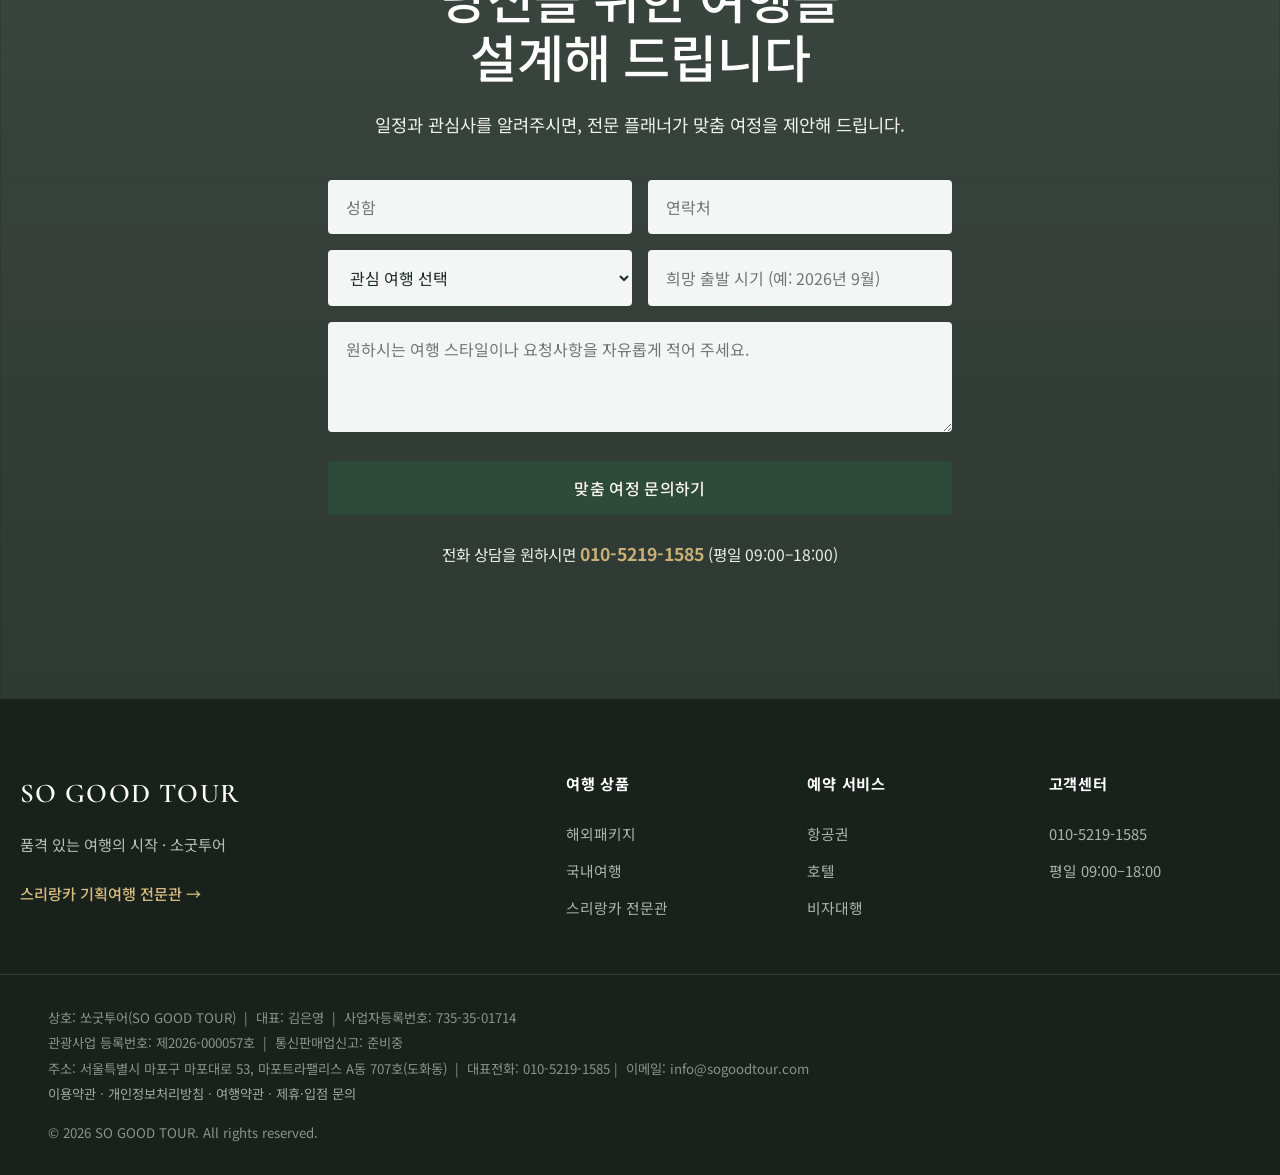
==== commit 1da54f78: "Add email contact to footer address section" ====
--- a/index.html
+++ b/index.html
@@ -727,7 +727,7 @@
         <p>
           상호: 쏘굿투어(SO GOOD TOUR) &nbsp;|&nbsp; 대표: 김은영 &nbsp;|&nbsp; 사업자등록번호: 735-35-01714<br />
           관광사업 등록번호: 제2026-000057호 &nbsp;|&nbsp; 통신판매업신고: 준비중<br />
-          주소: 서울특별시 마포구 마포대로 53, 마포트라팰리스 A동 707호(도화동) &nbsp;|&nbsp; 대표전화: 010-5219-1585<br />
+          주소: 서울특별시 마포구 마포대로 53, 마포트라팰리스 A동 707호(도화동) &nbsp;|&nbsp; 대표전화: 010-5219-1585&nbsp;|&nbsp; 이메일: info@sogoodtour.com<br />
           <span class="footer-links">
             <a href="#">이용약관</a> · <a href="#">개인정보처리방침</a> · <a href="#">여행약관</a> · <a href="#">제휴·입점 문의</a>
           </span>
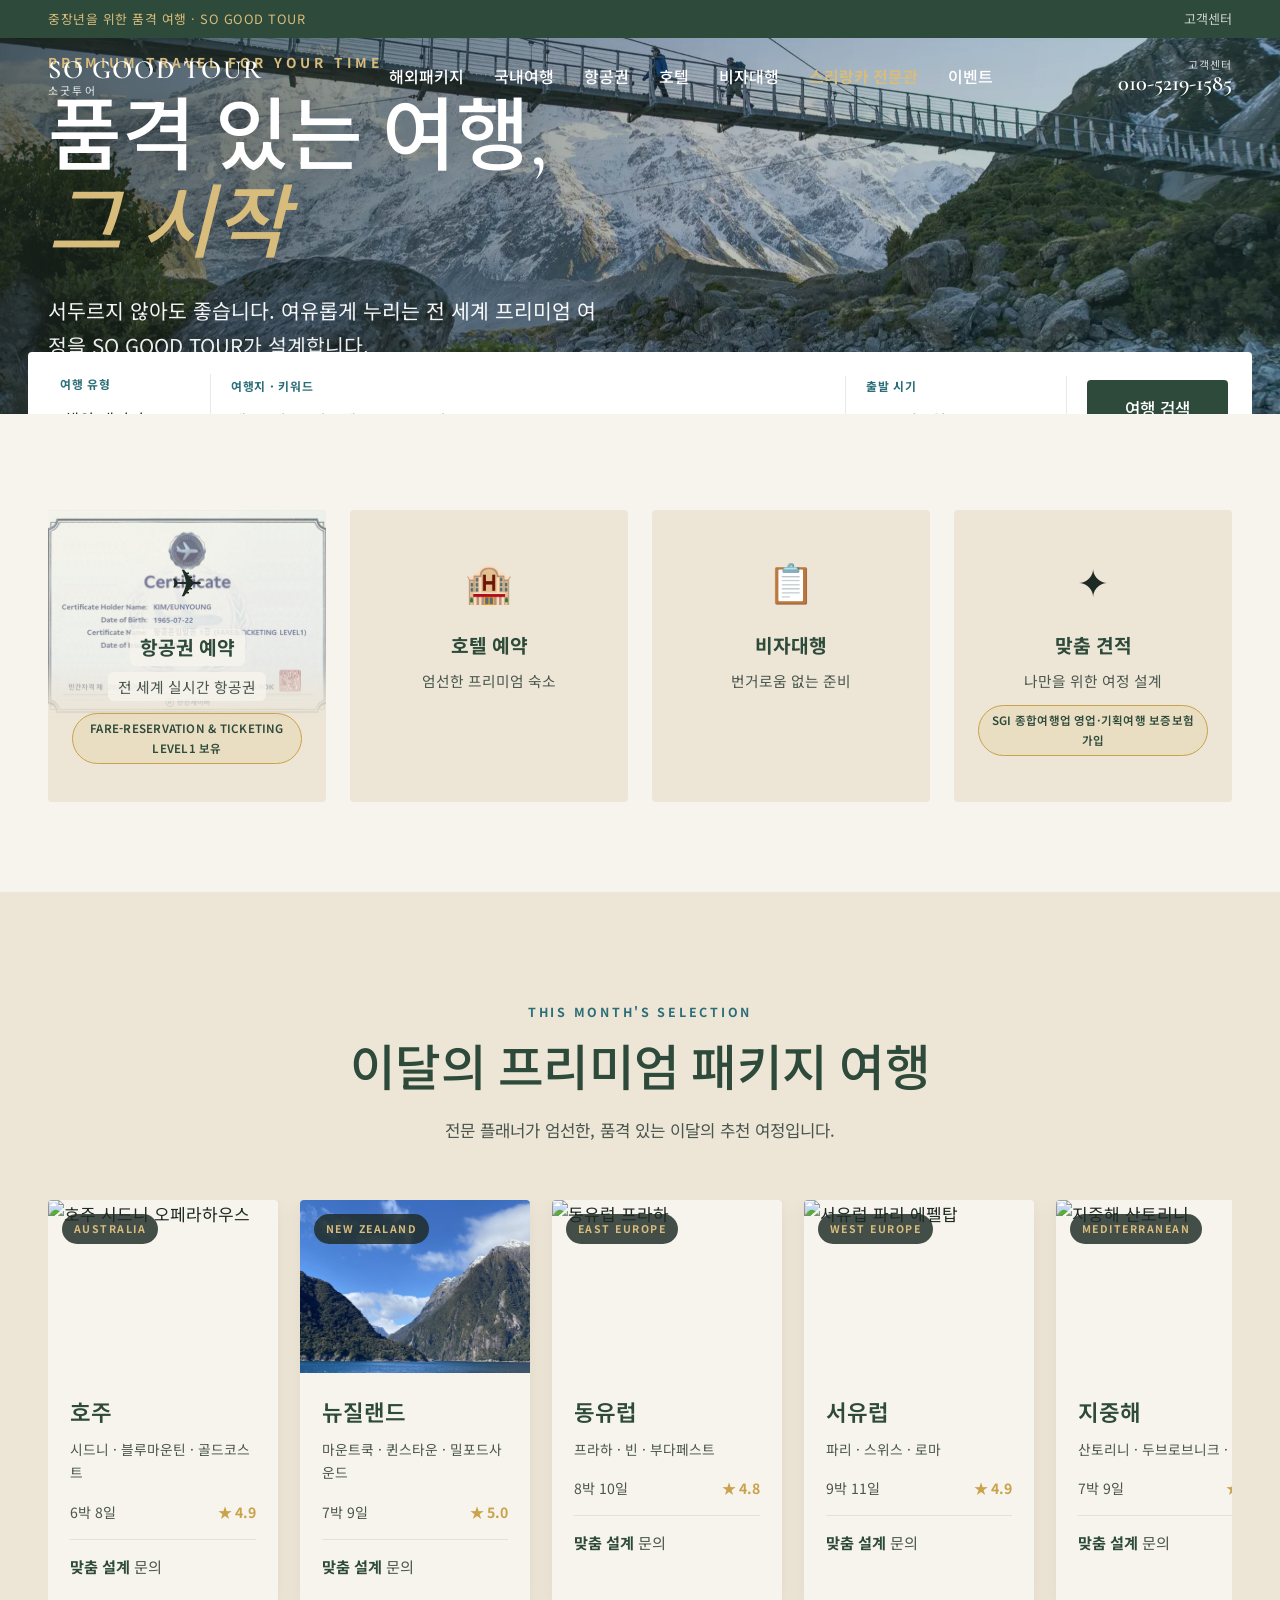
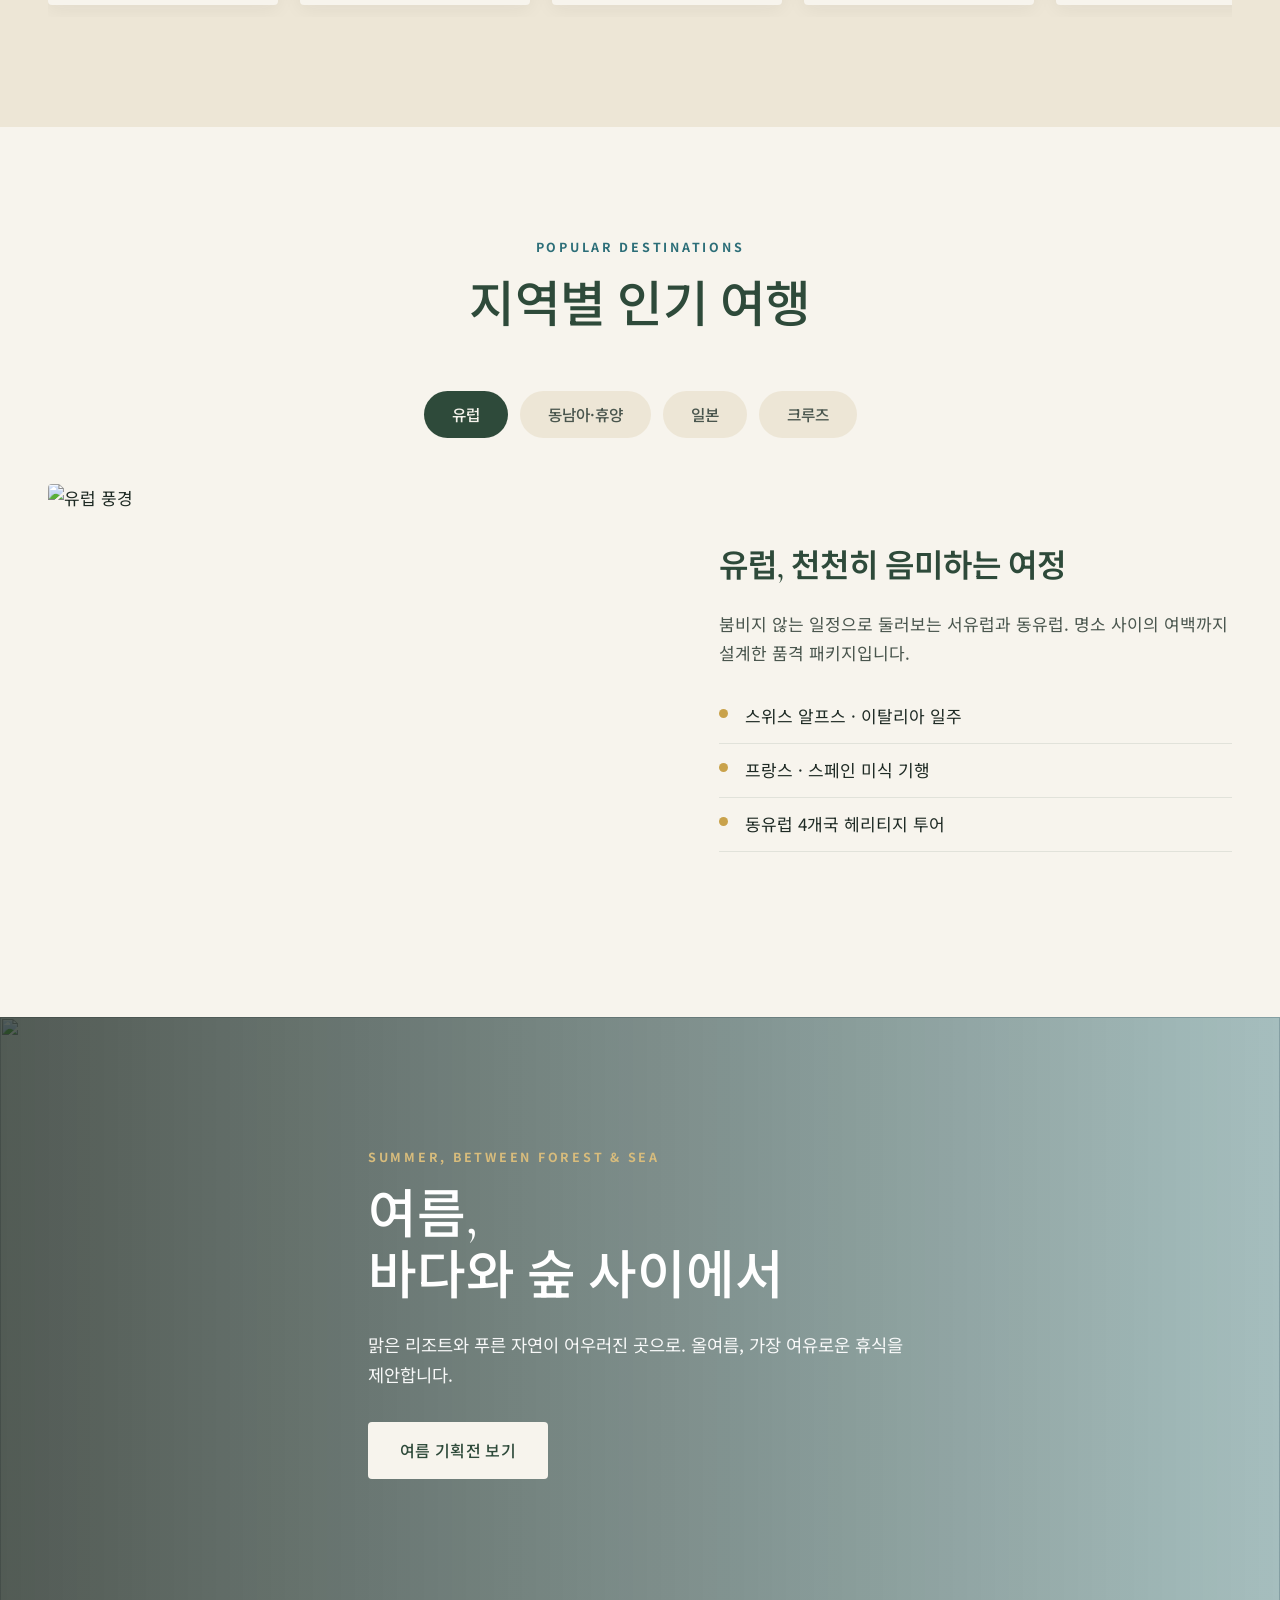
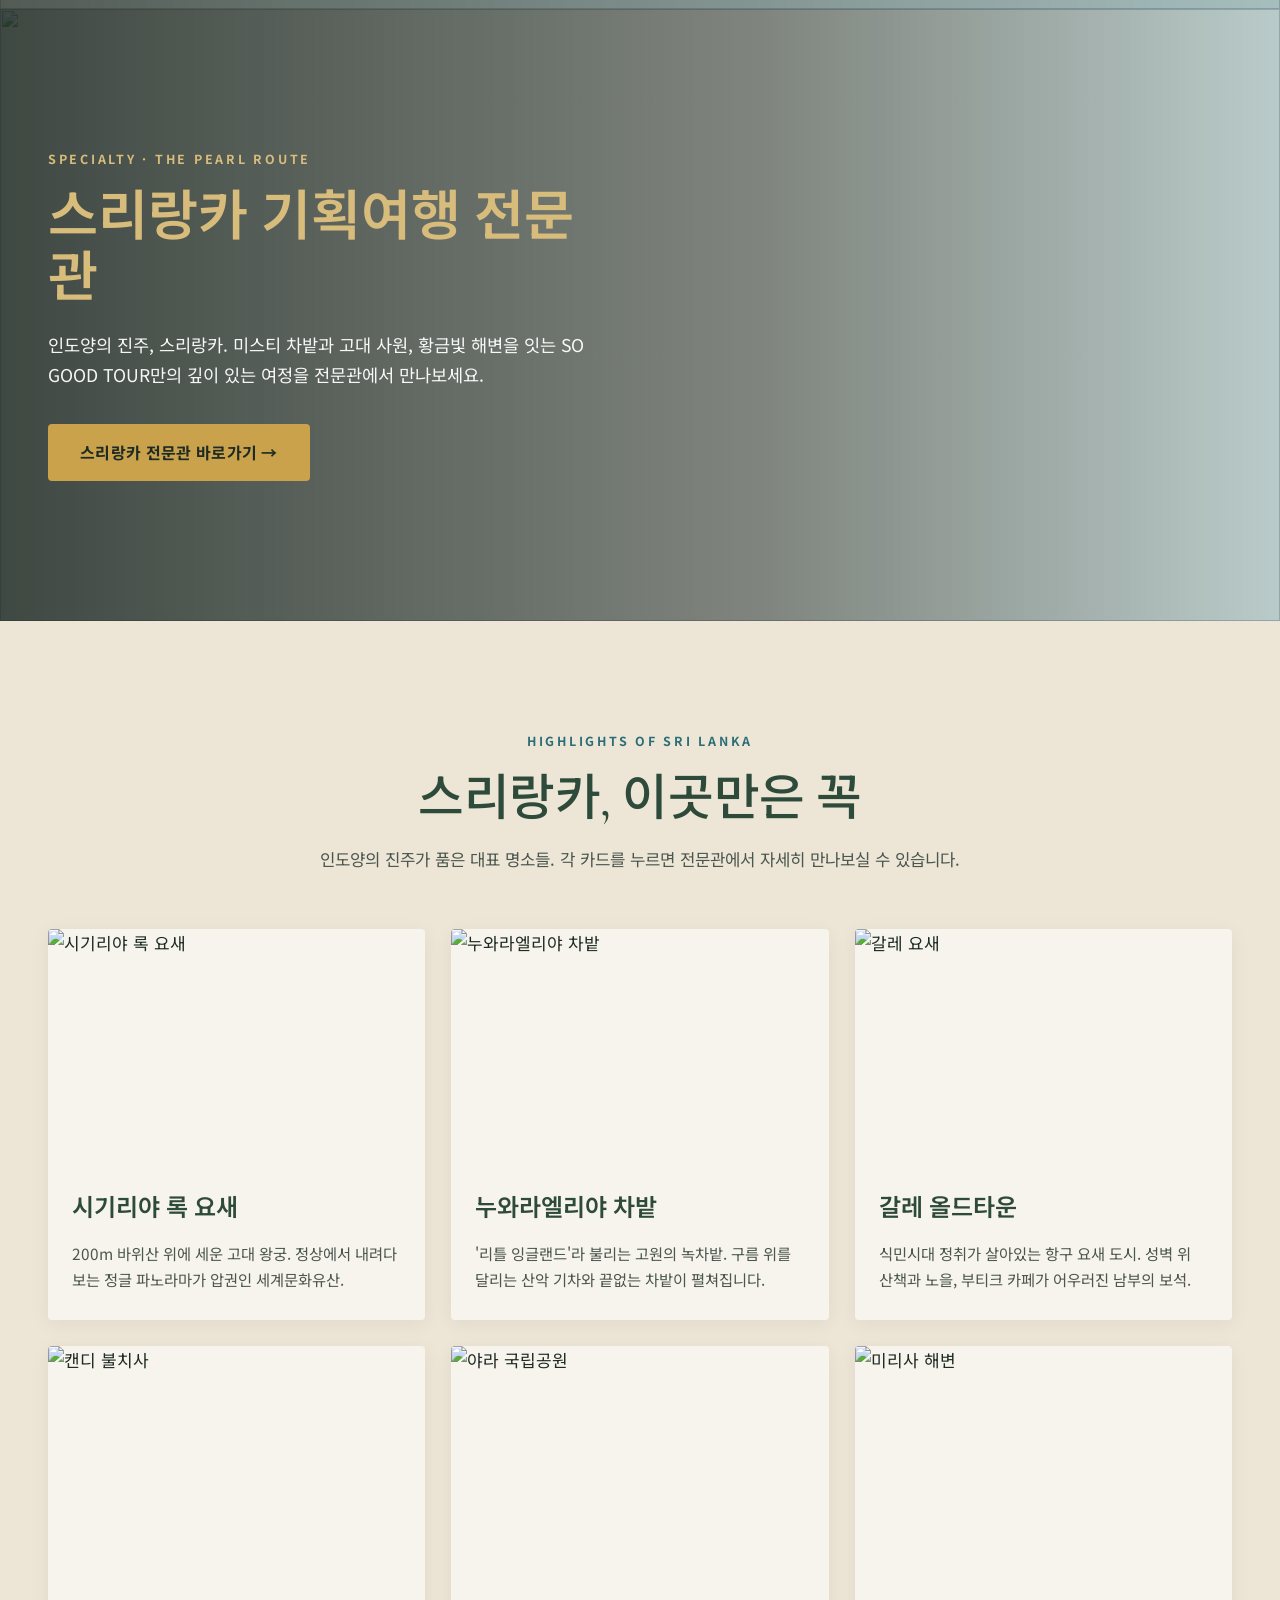
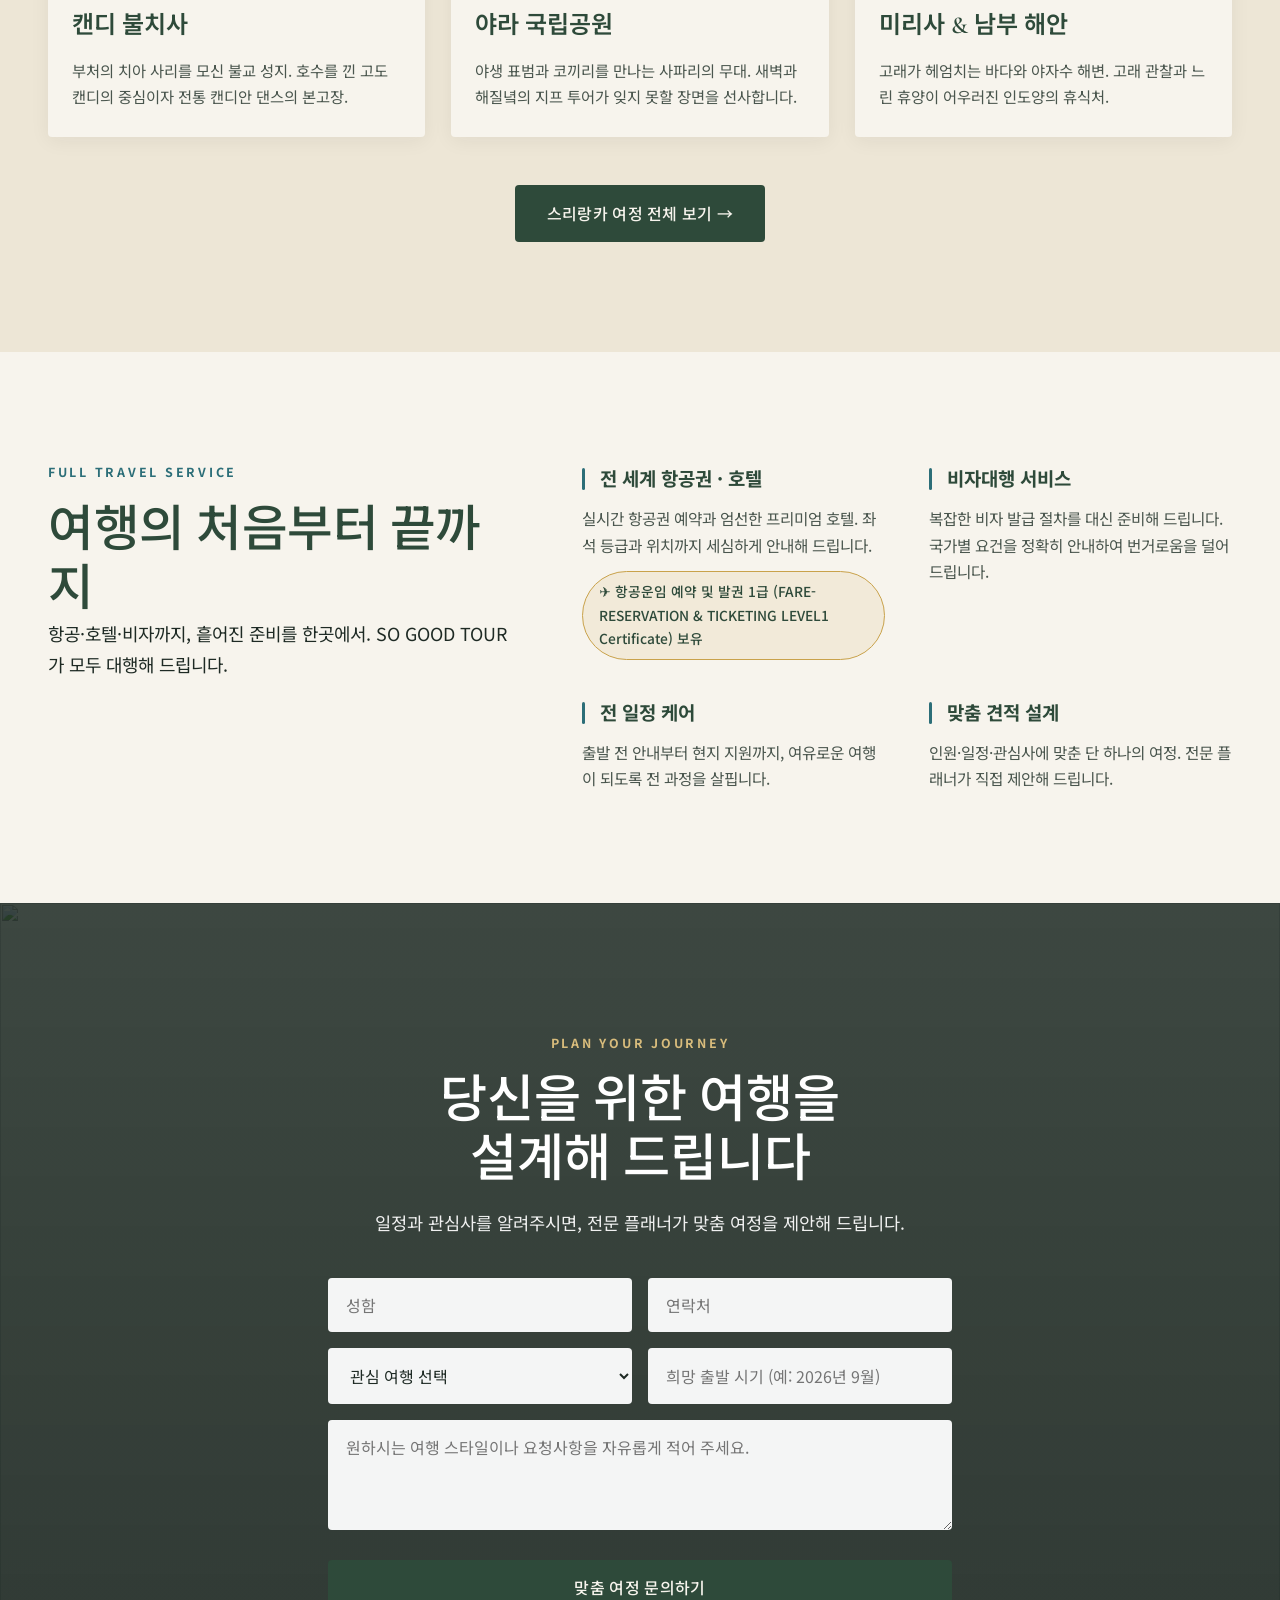
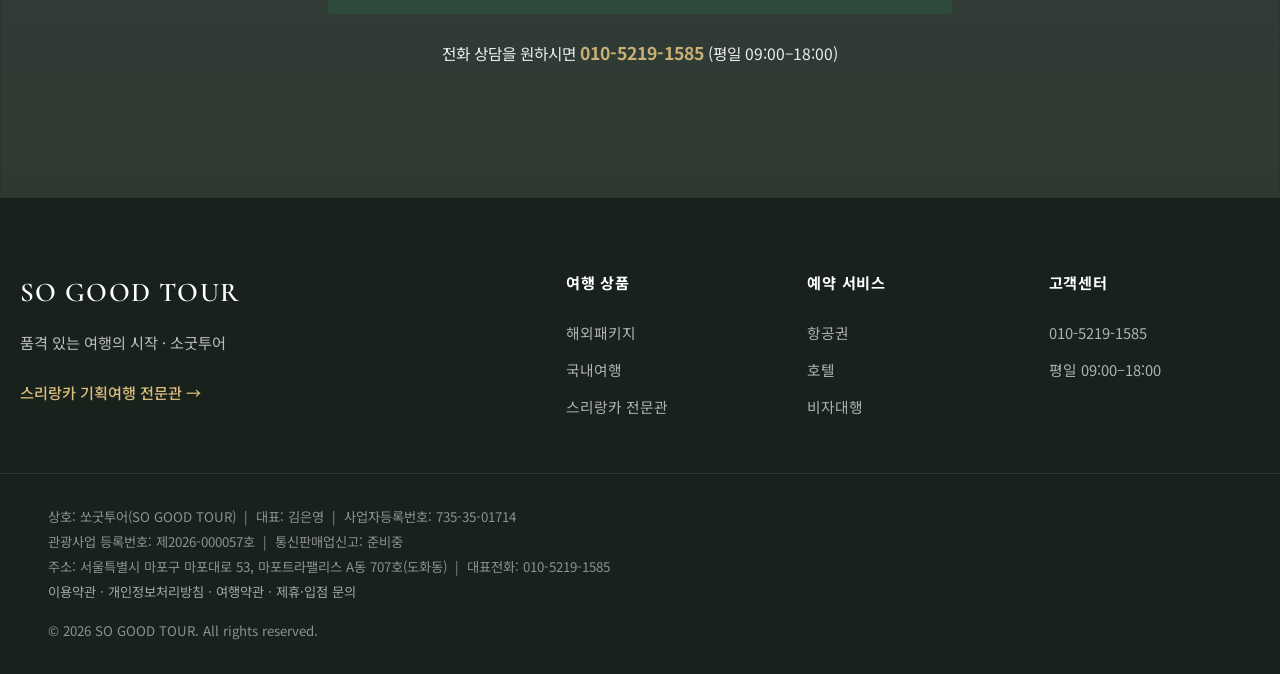
==== commit de854dbd: "Add files via upload" ====
--- a/index.html
+++ b/index.html
@@ -122,9 +122,13 @@
 /* =============================================================
    히어로 + 검색바
    ============================================================= */
-.hero { position: relative; min-height: 640px; height: 88vh; display: flex; align-items: center; overflow: hidden; }
+.hero { position: relative; min-height: 360px; height: 46vh; display: flex; align-items: center; overflow: hidden; }
 .hero-bg { position: absolute; inset: 0; }
 .hero-bg img { width: 100%; height: 100%; object-fit: cover; animation: heroZoom 18s ease-out forwards; }
+/* 좌우 반반 분할 배경 (왼쪽 블루마운틴 · 오른쪽 마운트쿡) */
+.hero-bg-split { display: flex; }
+.hero-half { position: relative; width: 50%; height: 100%; overflow: hidden; }
+.hero-half img { width: 100%; height: 100%; object-fit: cover; animation: heroZoom 18s ease-out forwards; }
 @keyframes heroZoom { from { transform: scale(1.08); } to { transform: scale(1); } }
 .hero-veil { position: absolute; inset: 0; background: linear-gradient(100deg, rgba(30,42,36,0.7) 0%, rgba(30,42,36,0.3) 55%, rgba(44,110,120,0.25) 100%); }
 .hero-content { position: relative; z-index: 2; color: #fff; max-width: var(--maxw); margin: 0 auto; padding: 0 28px; width: 100%; }
@@ -155,12 +159,29 @@
 .service-icon { font-size: 2.4rem; margin-bottom: 16px; }
 .service-name { font-size: 1.2rem; font-weight: 700; color: var(--tea-green); margin-bottom: 6px; }
 .service-desc { font-size: 0.92rem; color: var(--ink-soft); }
+.service-cert { display: block; margin-top: 12px; font-size: 0.72rem; letter-spacing: 0.02em; color: var(--tea-green); font-weight: 600; background: rgba(201,162,75,0.14); border: 1px solid var(--gold); border-radius: 100px; padding: 5px 12px; position: relative; z-index: 2; }
+/* 항공권 박스: 자격증 이미지를 상단에 반투명 배경으로 */
+.service-card-cert { position: relative; overflow: hidden; }
+.service-card-cert::before {
+  content: ''; position: absolute; top: 0; left: 0; right: 0; height: 72%;
+  background-image: url('[data-uri]');
+  background-size: cover; background-position: center top;
+  opacity: 0.55; z-index: 0;
+  -webkit-mask-image: linear-gradient(180deg, #000 0%, #000 72%, transparent 100%);
+  mask-image: linear-gradient(180deg, #000 0%, #000 72%, transparent 100%);
+}
+.service-card-cert > * { position: relative; z-index: 1; }
+.service-card-cert .service-name { background: rgba(247,244,237,0.82); border-radius: 6px; padding: 2px 10px; }
+.service-card-cert .service-desc { background: rgba(247,244,237,0.82); border-radius: 6px; padding: 2px 10px; }
 
 /* =============================================================
    이달의 프리미엄 여행
    ============================================================= */
 .packages { padding: 110px 0; background: var(--sand); }
-.package-grid { display: grid; grid-template-columns: repeat(4, 1fr); gap: 26px; }
+.package-grid { display: grid; grid-auto-flow: column; grid-auto-columns: minmax(230px, 1fr); gap: 22px; overflow-x: auto; padding-bottom: 12px; scroll-snap-type: x mandatory; }
+.package-grid .package-card { scroll-snap-align: start; }
+.package-grid::-webkit-scrollbar { height: 8px; }
+.package-grid::-webkit-scrollbar-thumb { background: rgba(46,74,58,0.25); border-radius: 4px; }
 .package-card { background: var(--ivory); border-radius: var(--radius); overflow: hidden; box-shadow: 0 4px 20px rgba(30,42,36,0.06); transition: transform 0.4s var(--ease), box-shadow 0.4s var(--ease); }
 .package-card:hover { transform: translateY(-8px); box-shadow: 0 20px 44px rgba(30,42,36,0.16); }
 .package-thumb { position: relative; aspect-ratio: 4/3; overflow: hidden; }
@@ -218,6 +239,21 @@
 .srilanka-desc { font-size: 1.1rem; opacity: 0.95; margin-bottom: 34px; }
 
 /* =============================================================
+   스리랑카 주요 관광지 소개 (관광지 중심 카드)
+   ============================================================= */
+.srilanka-spots { padding: 110px 0; background: var(--sand); }
+.spot-grid { display: grid; grid-template-columns: repeat(3, 1fr); gap: 26px; }
+.spot-card { display: block; background: var(--ivory); border-radius: var(--radius); overflow: hidden; box-shadow: 0 4px 20px rgba(30,42,36,0.06); transition: transform 0.4s var(--ease), box-shadow 0.4s var(--ease); }
+.spot-card:hover { transform: translateY(-8px); box-shadow: 0 20px 44px rgba(30,42,36,0.16); }
+.spot-thumb { aspect-ratio: 16/10; overflow: hidden; }
+.spot-thumb img { width: 100%; height: 100%; object-fit: cover; transition: transform 0.6s var(--ease); }
+.spot-card:hover .spot-thumb img { transform: scale(1.07); }
+.spot-body { padding: 24px 24px 28px; }
+.spot-body h3 { font-family: var(--font-display); font-size: 1.5rem; font-weight: 600; color: var(--tea-green); margin-bottom: 10px; }
+.spot-body p { font-size: 0.96rem; color: var(--ink-soft); }
+.spot-more { text-align: center; margin-top: 48px; }
+
+/* =============================================================
    서비스 안내
    ============================================================= */
 .info { padding: 110px 0; }
@@ -227,6 +263,7 @@
 .info-item h4 { font-size: 1.18rem; color: var(--tea-green); margin-bottom: 12px; font-weight: 700; position: relative; padding-left: 18px; }
 .info-item h4::before { content: ''; position: absolute; left: 0; top: 6px; bottom: 4px; width: 3px; background: var(--ocean); border-radius: 2px; }
 .info-item p { color: var(--ink-soft); font-size: 0.98rem; }
+.cert-badge { margin-top: 12px !important; display: inline-block; background: rgba(201,162,75,0.12); border: 1px solid var(--gold); border-radius: 100px; padding: 8px 16px; font-size: 0.86rem !important; color: var(--tea-green) !important; font-weight: 500; }
 
 /* =============================================================
    맞춤 문의
@@ -279,7 +316,8 @@
 @media (max-width: 980px) {
   .info-grid { grid-template-columns: 1fr; gap: 44px; }
   .info-block { position: static; }
-  .package-grid { grid-template-columns: repeat(2, 1fr); }
+  .package-grid { grid-auto-columns: minmax(200px, 1fr); }
+  .spot-grid { grid-template-columns: repeat(2, 1fr); }
   .service-grid { grid-template-columns: repeat(2, 1fr); }
   .region-panel.is-active { grid-template-columns: 1fr; gap: 28px; }
   .footer-inner { grid-template-columns: 1fr; gap: 40px; }
@@ -305,7 +343,8 @@
   .scrolled .gnb a { color: var(--ink); }
   .menu-toggle { display: flex; }
   .util-call-num { font-size: 1.15rem; }
-  .package-grid, .service-grid { grid-template-columns: 1fr; }
+  .service-grid, .spot-grid { grid-template-columns: 1fr; }
+  .package-grid { grid-auto-columns: minmax(180px, 80%); }
   .info-items { grid-template-columns: 1fr; gap: 28px; }
   .form-row { flex-direction: column; gap: 16px; }
   .packages, .regions, .info, .feature-banner, .srilanka-banner, .contact { padding: 80px 0; }
@@ -330,9 +369,6 @@
       <div class="topbar-inner">
         <span class="topbar-msg">중장년을 위한 품격 여행 · SO GOOD TOUR</span>
         <nav class="topbar-util" aria-label="유틸리티 메뉴">
-          <a href="#">로그인</a>
-          <a href="#">회원가입</a>
-          <a href="#">마이페이지</a>
           <a href="#contact">고객센터</a>
         </nav>
       </div>
@@ -375,7 +411,7 @@
     ============================================= -->
     <section class="hero" id="hero">
       <div class="hero-bg" aria-hidden="true">
-        <img src="https://images.unsplash.com/photo-1507525428034-b723cf961d3e?q=80&w=2400&auto=format&fit=crop" alt="" loading="eager" />
+        <img src="[data-uri]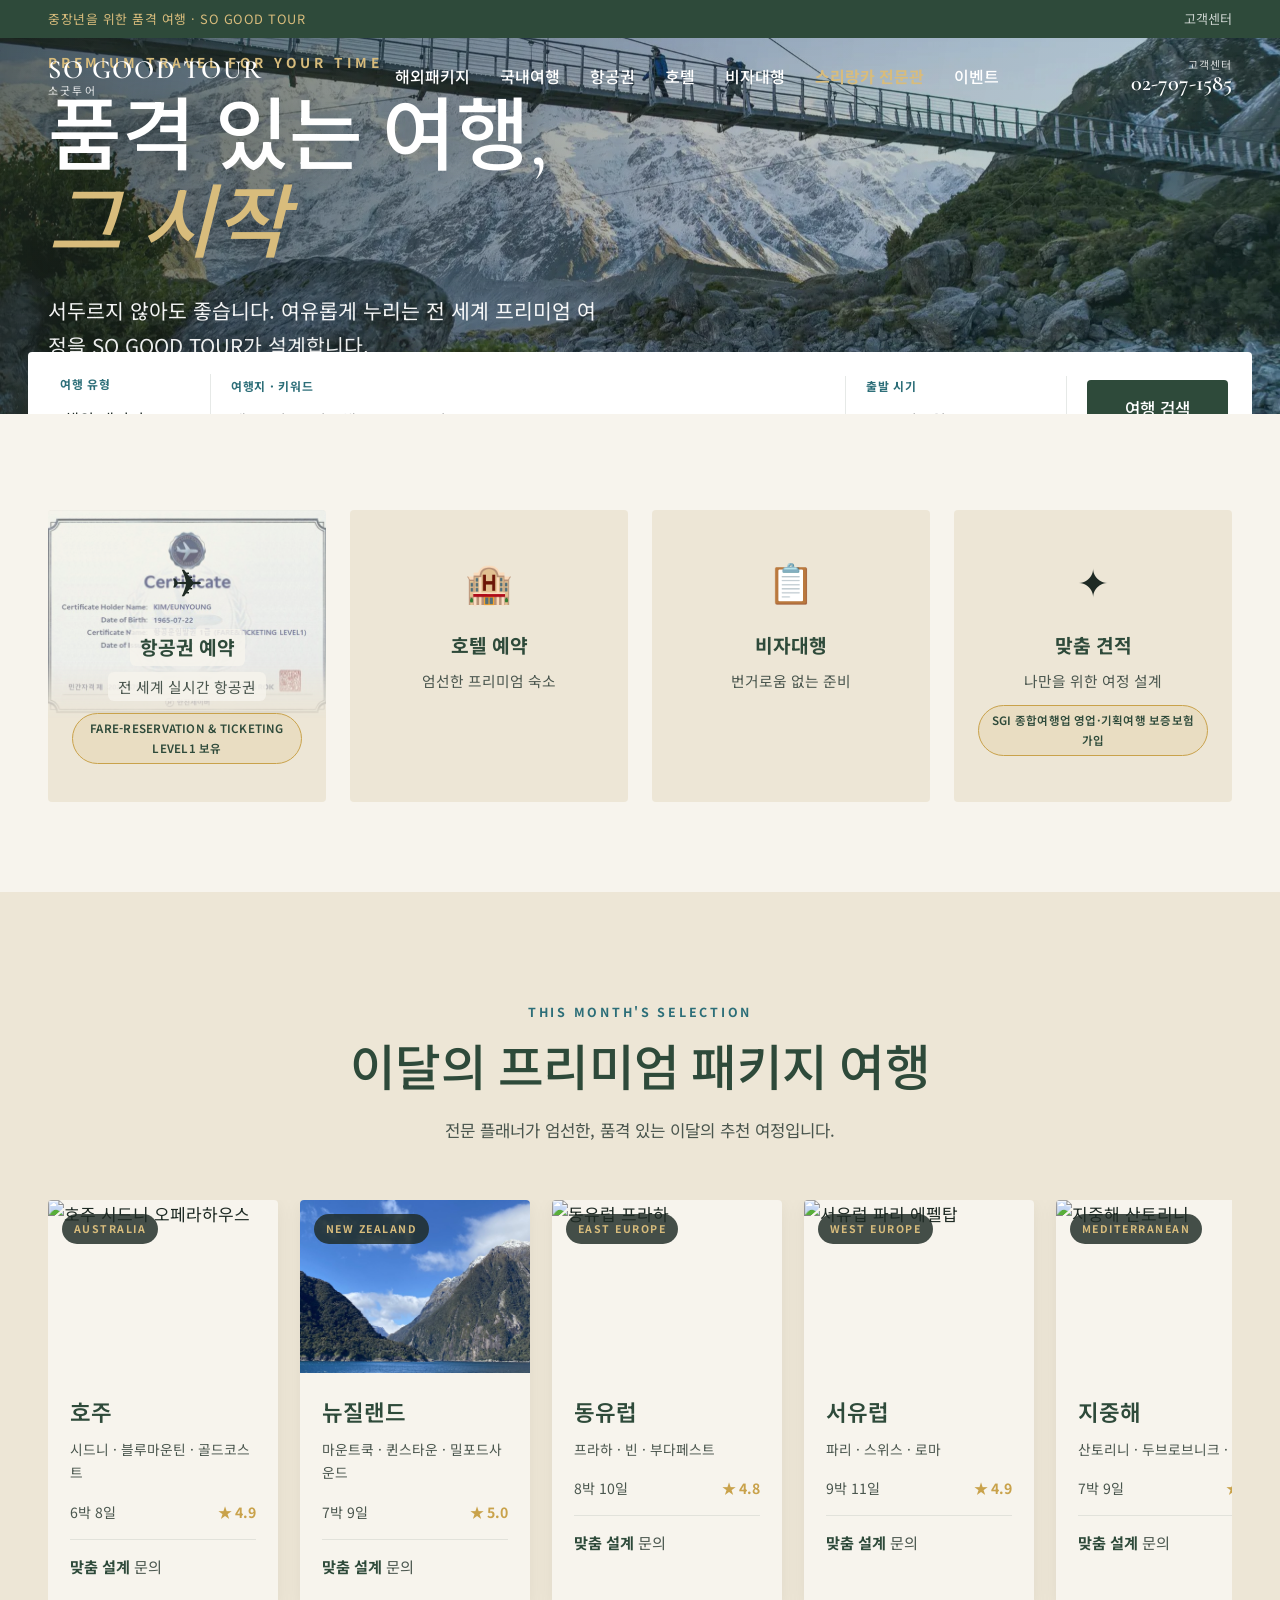
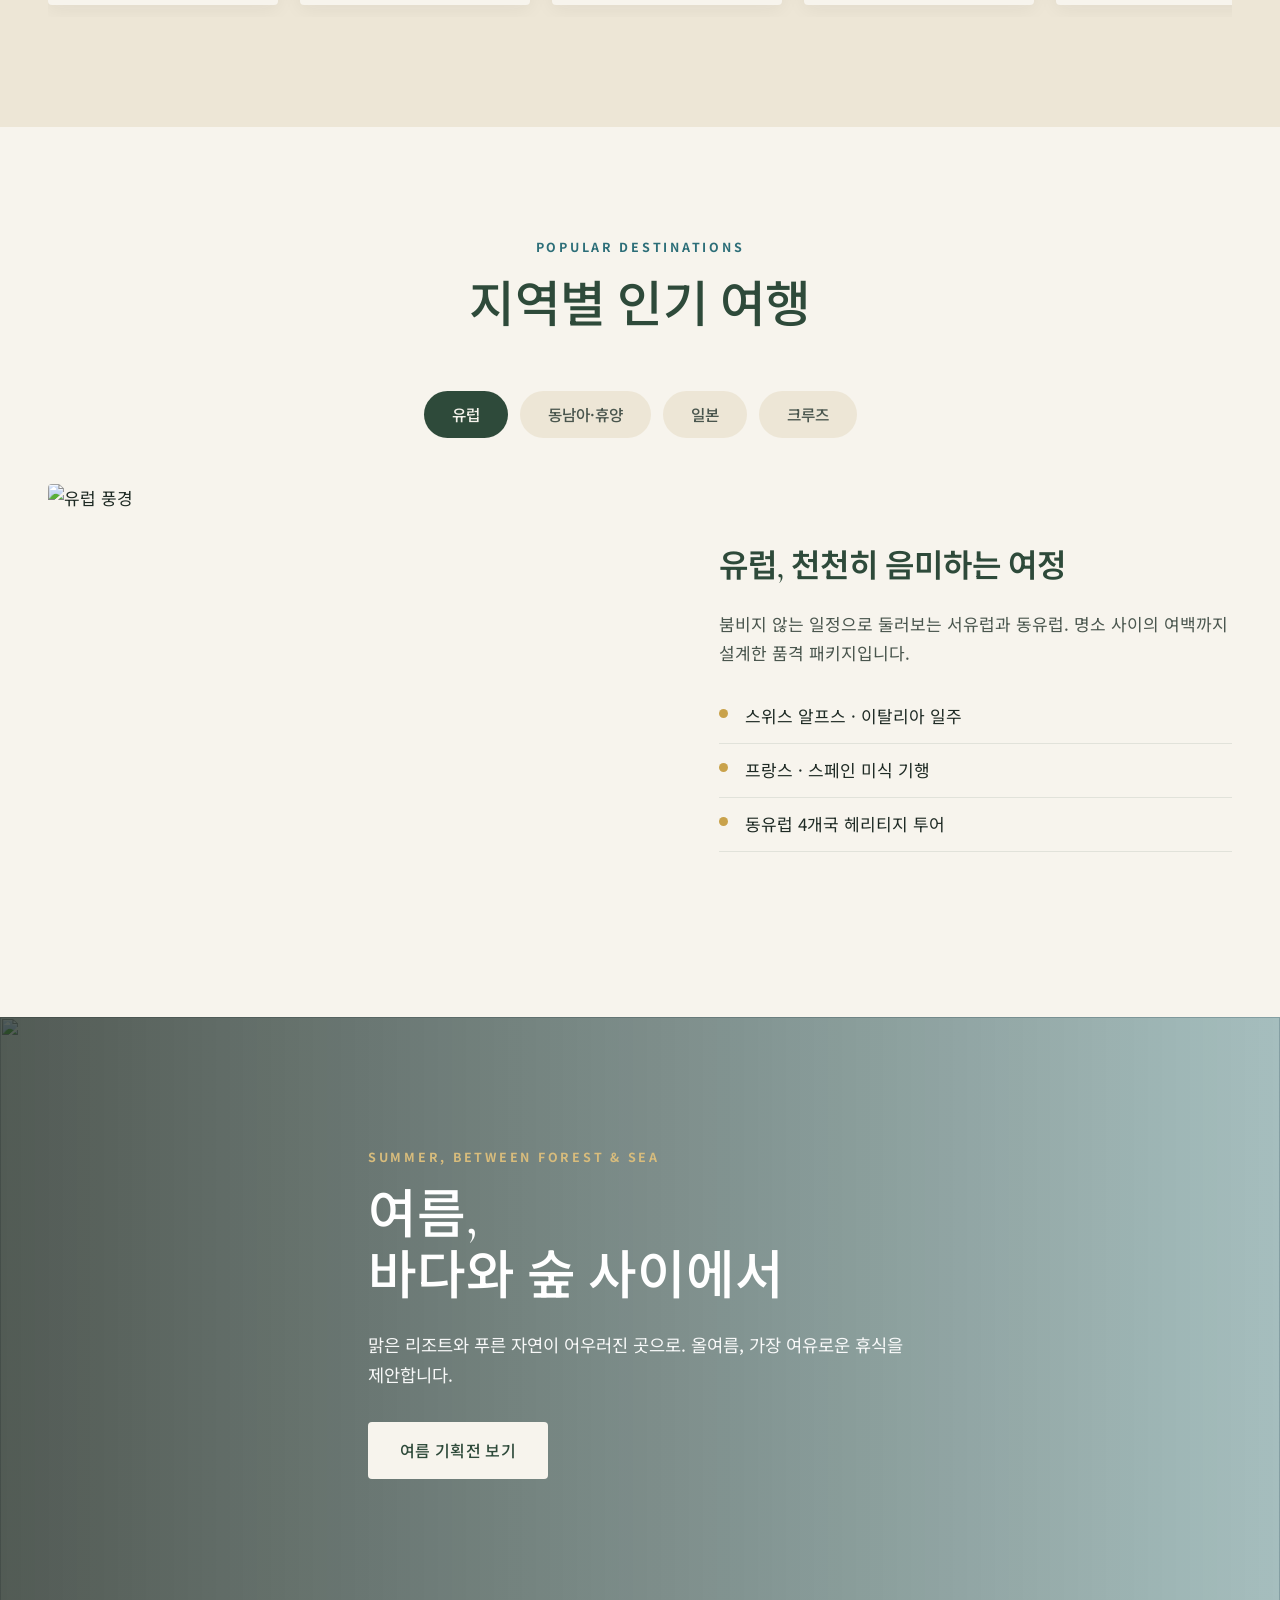
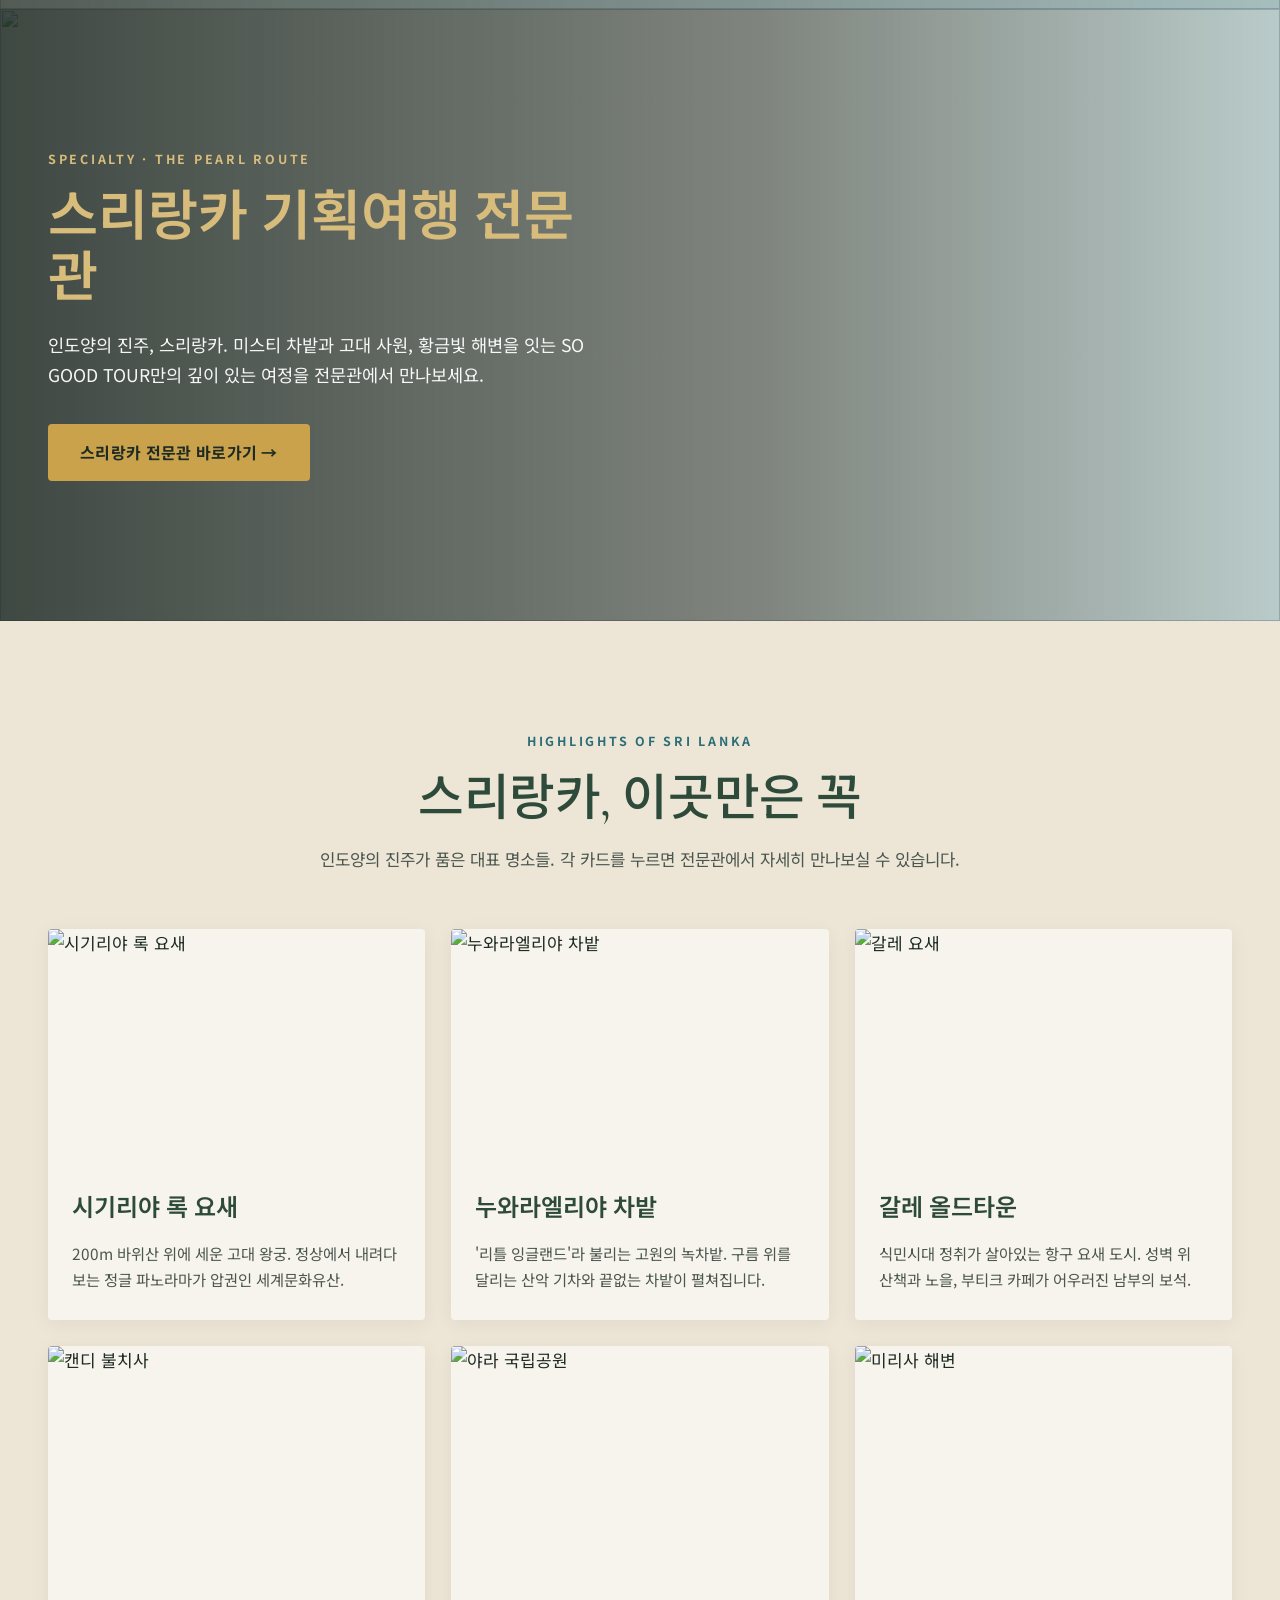
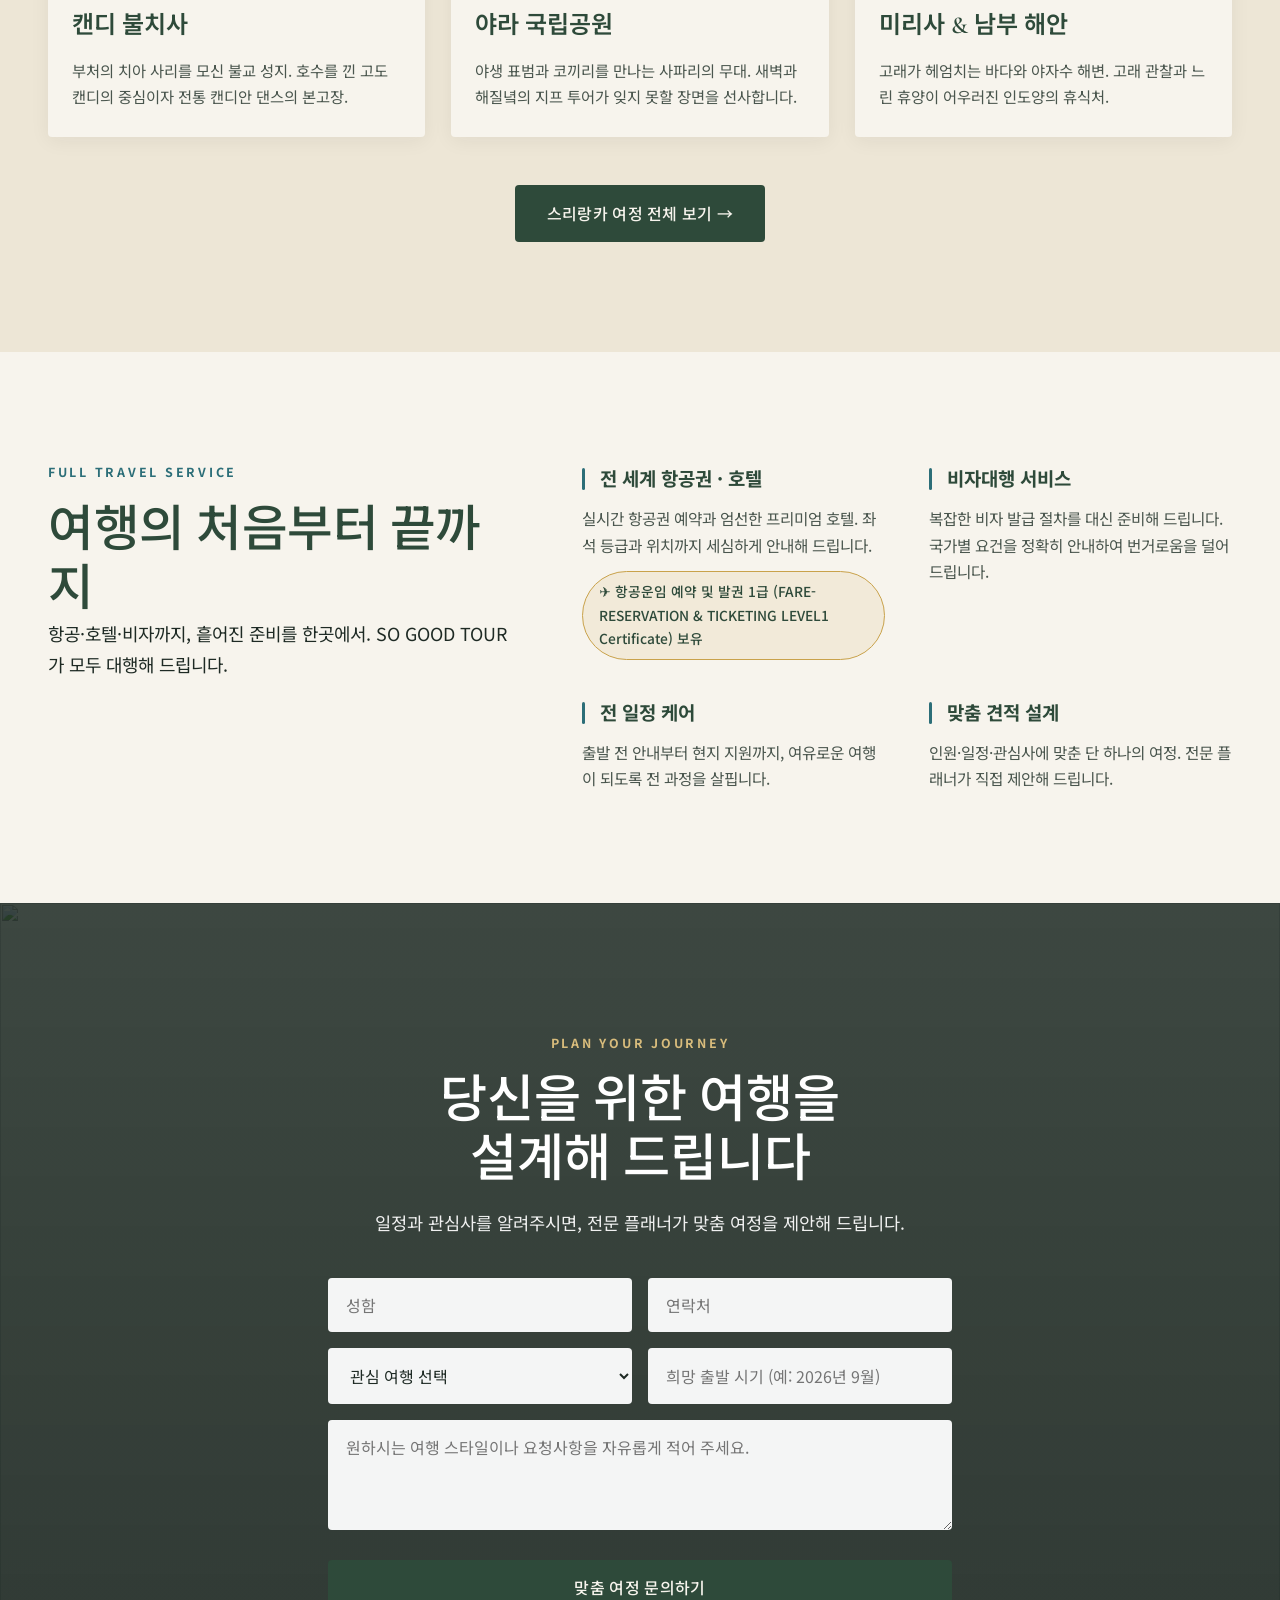
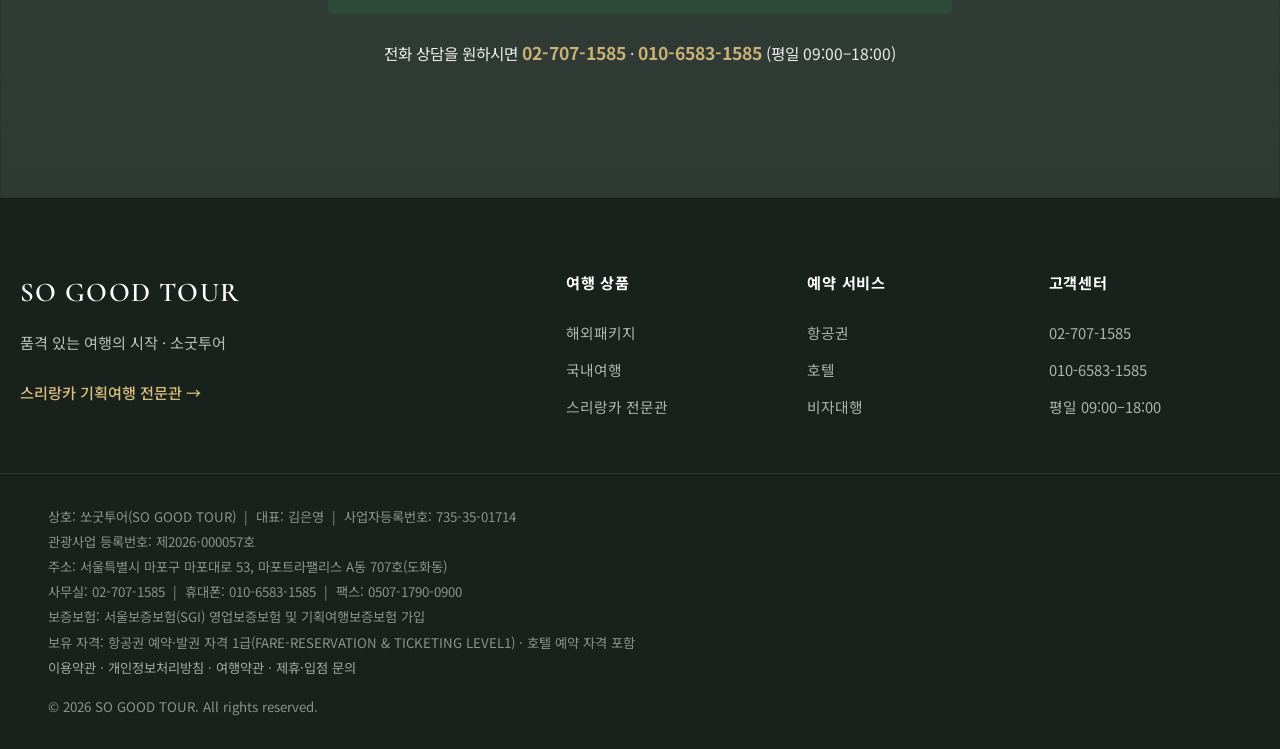
==== commit ed58eb89: "Add files via upload" ====
--- a/index.html
+++ b/index.html
@@ -395,7 +395,7 @@
         <div class="header-util">
           <a href="tel:16440000" class="util-call">
             <span class="util-call-label">고객센터</span>
-            <span class="util-call-num">010-5219-1585</span>
+            <span class="util-call-num">02-707-1585</span>
           </a>
           <button class="menu-toggle" id="menuToggle" aria-label="메뉴 열기" aria-expanded="false">
             <span></span><span></span><span></span>
@@ -841,7 +841,7 @@
           <textarea id="inqMessage" placeholder="원하시는 여행 스타일이나 요청사항을 자유롭게 적어 주세요." aria-label="요청사항"></textarea>
           <button type="submit" class="btn btn-primary btn-block" id="inquirySubmit">맞춤 여정 문의하기</button>
         </form>
-        <p class="contact-or">전화 상담을 원하시면 <strong>010-5219-1585</strong> (평일 09:00–18:00)</p>
+        <p class="contact-or">전화 상담을 원하시면 <strong>02-707-1585</strong> · <strong>010-6583-1585</strong> (평일 09:00–18:00)</p>
       </div>
     </section>
   </main>
@@ -871,7 +871,8 @@
         </div>
         <div class="footer-col">
           <h5>고객센터</h5>
-          <a href="tel:01052191585">010-5219-1585</a>
+          <a href="tel:0270071585">02-707-1585</a>
+          <a href="tel:01065831585">010-6583-1585</a>
           <span class="footer-hours">평일 09:00–18:00</span>
         </div>
       </div>
@@ -881,8 +882,11 @@
       <div class="container">
         <p>
           상호: 쏘굿투어(SO GOOD TOUR) &nbsp;|&nbsp; 대표: 김은영 &nbsp;|&nbsp; 사업자등록번호: 735-35-01714<br />
-          관광사업 등록번호: 제2026-000057호 &nbsp;|&nbsp; 통신판매업신고: 준비중<br />
-          주소: 서울특별시 마포구 마포대로 53, 마포트라팰리스 A동 707호(도화동) &nbsp;|&nbsp; 대표전화: 010-5219-1585<br />
+          관광사업 등록번호: 제2026-000057호<br />
+          주소: 서울특별시 마포구 마포대로 53, 마포트라팰리스 A동 707호(도화동)<br />
+          사무실: 02-707-1585 &nbsp;|&nbsp; 휴대폰: 010-6583-1585 &nbsp;|&nbsp; 팩스: 0507-1790-0900<br />
+          보증보험: 서울보증보험(SGI) 영업보증보험 및 기획여행보증보험 가입<br />
+          보유 자격: 항공권 예약·발권 자격 1급(FARE-RESERVATION &amp; TICKETING LEVEL1) · 호텔 예약 자격 포함<br />
           <span class="footer-links">
             <a href="#">이용약관</a> · <a href="#">개인정보처리방침</a> · <a href="#">여행약관</a> · <a href="#">제휴·입점 문의</a>
           </span>
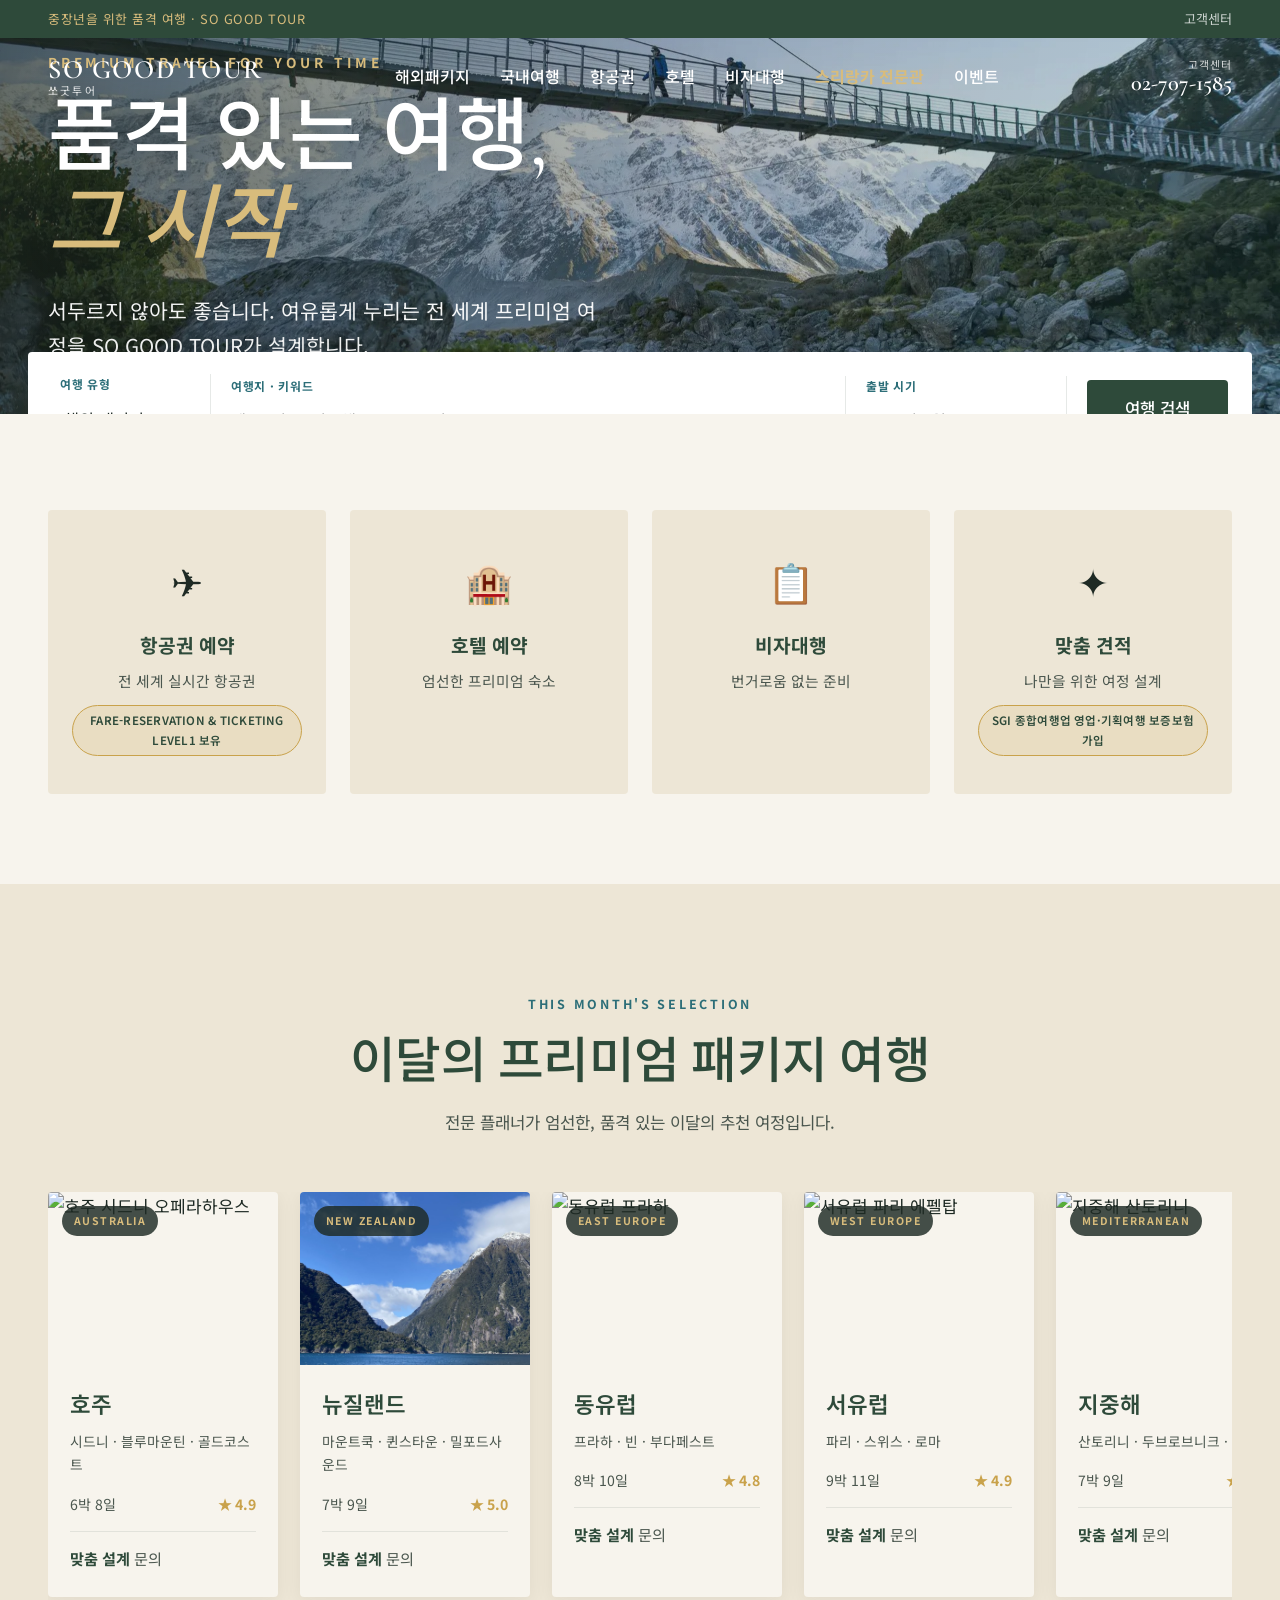
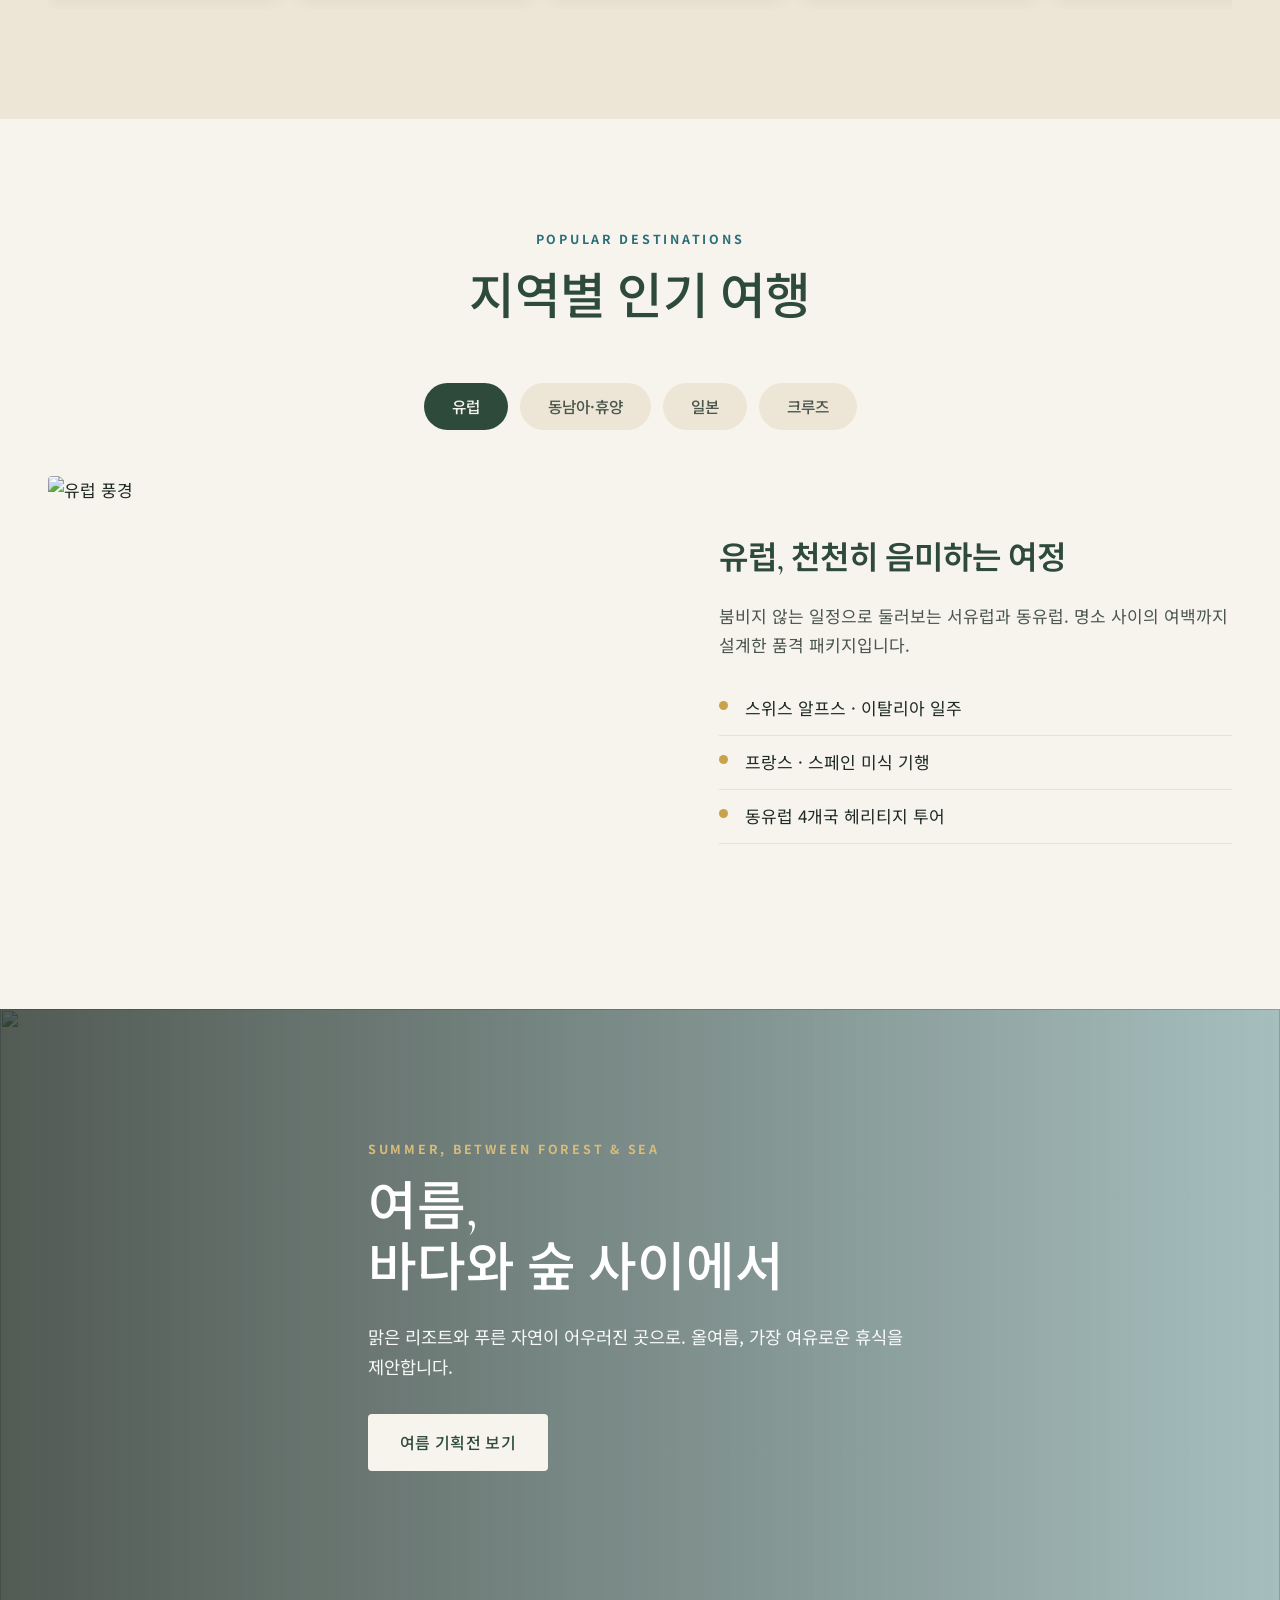
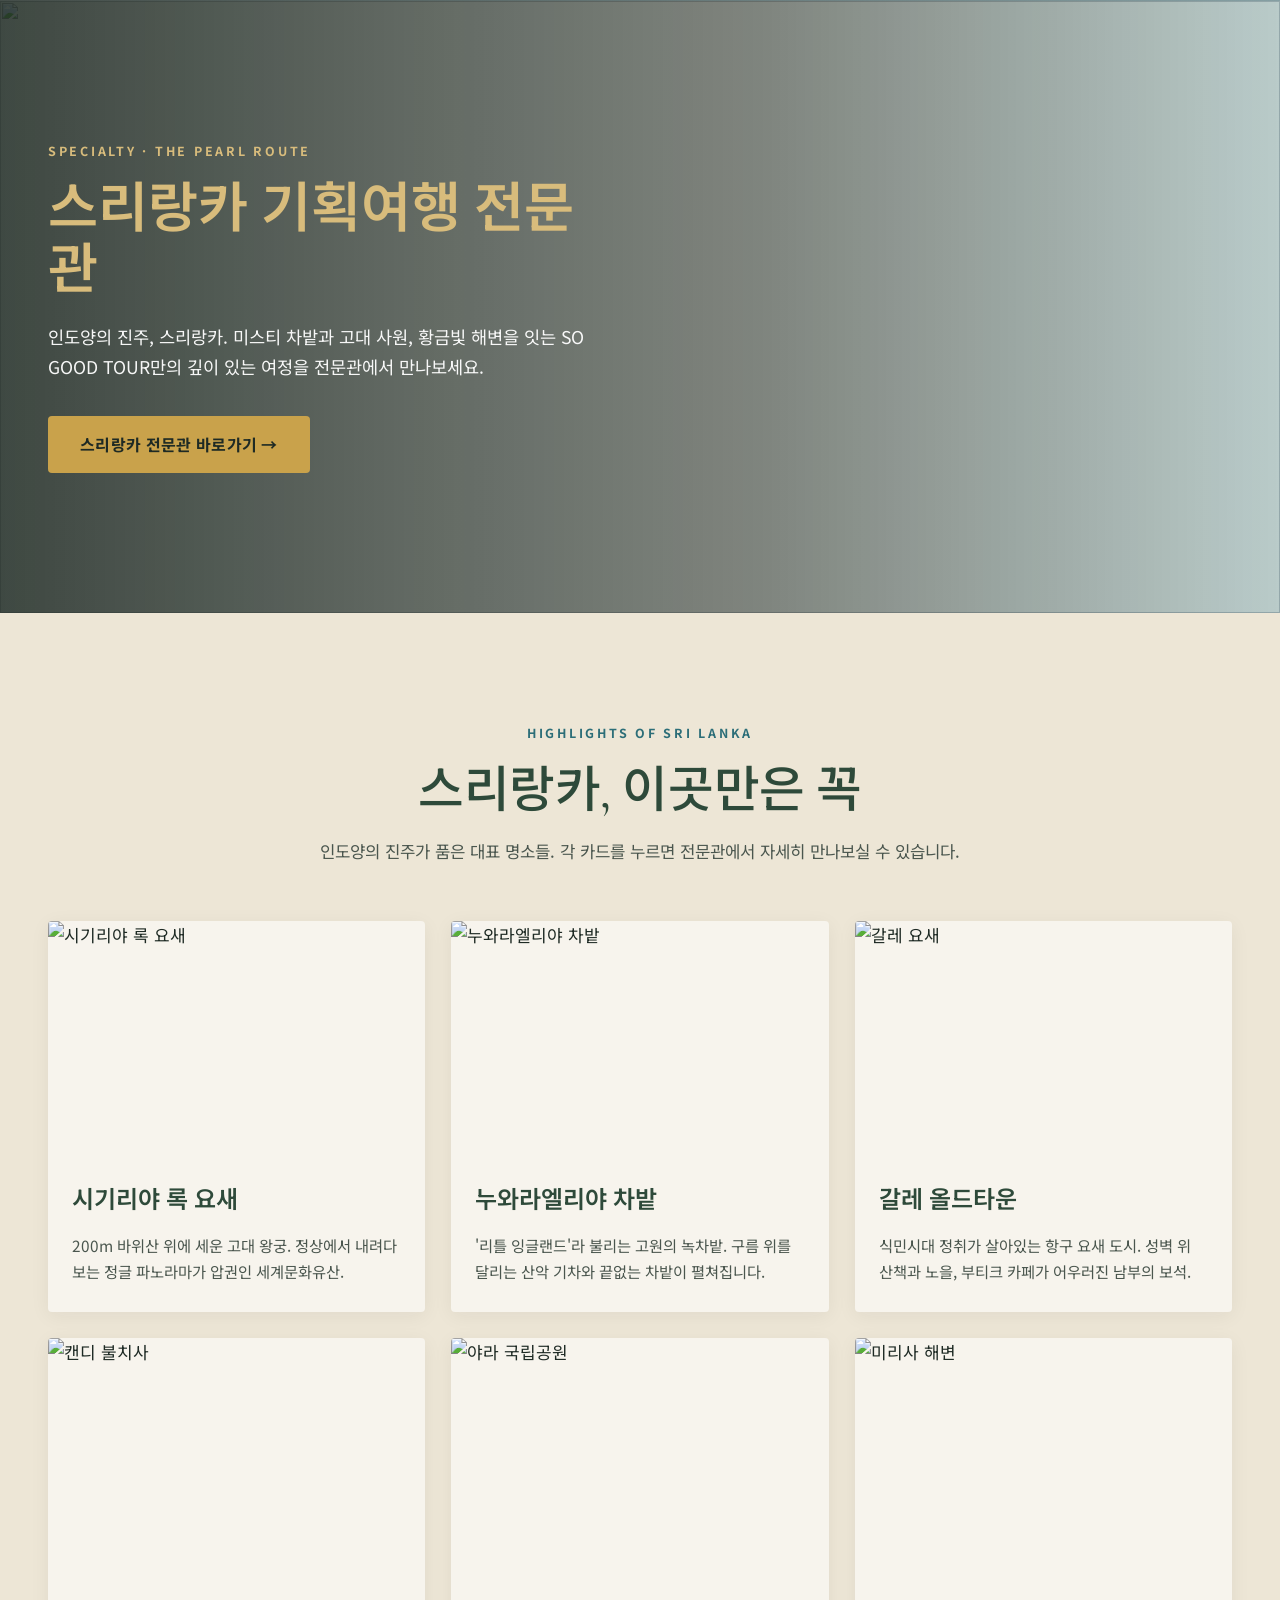
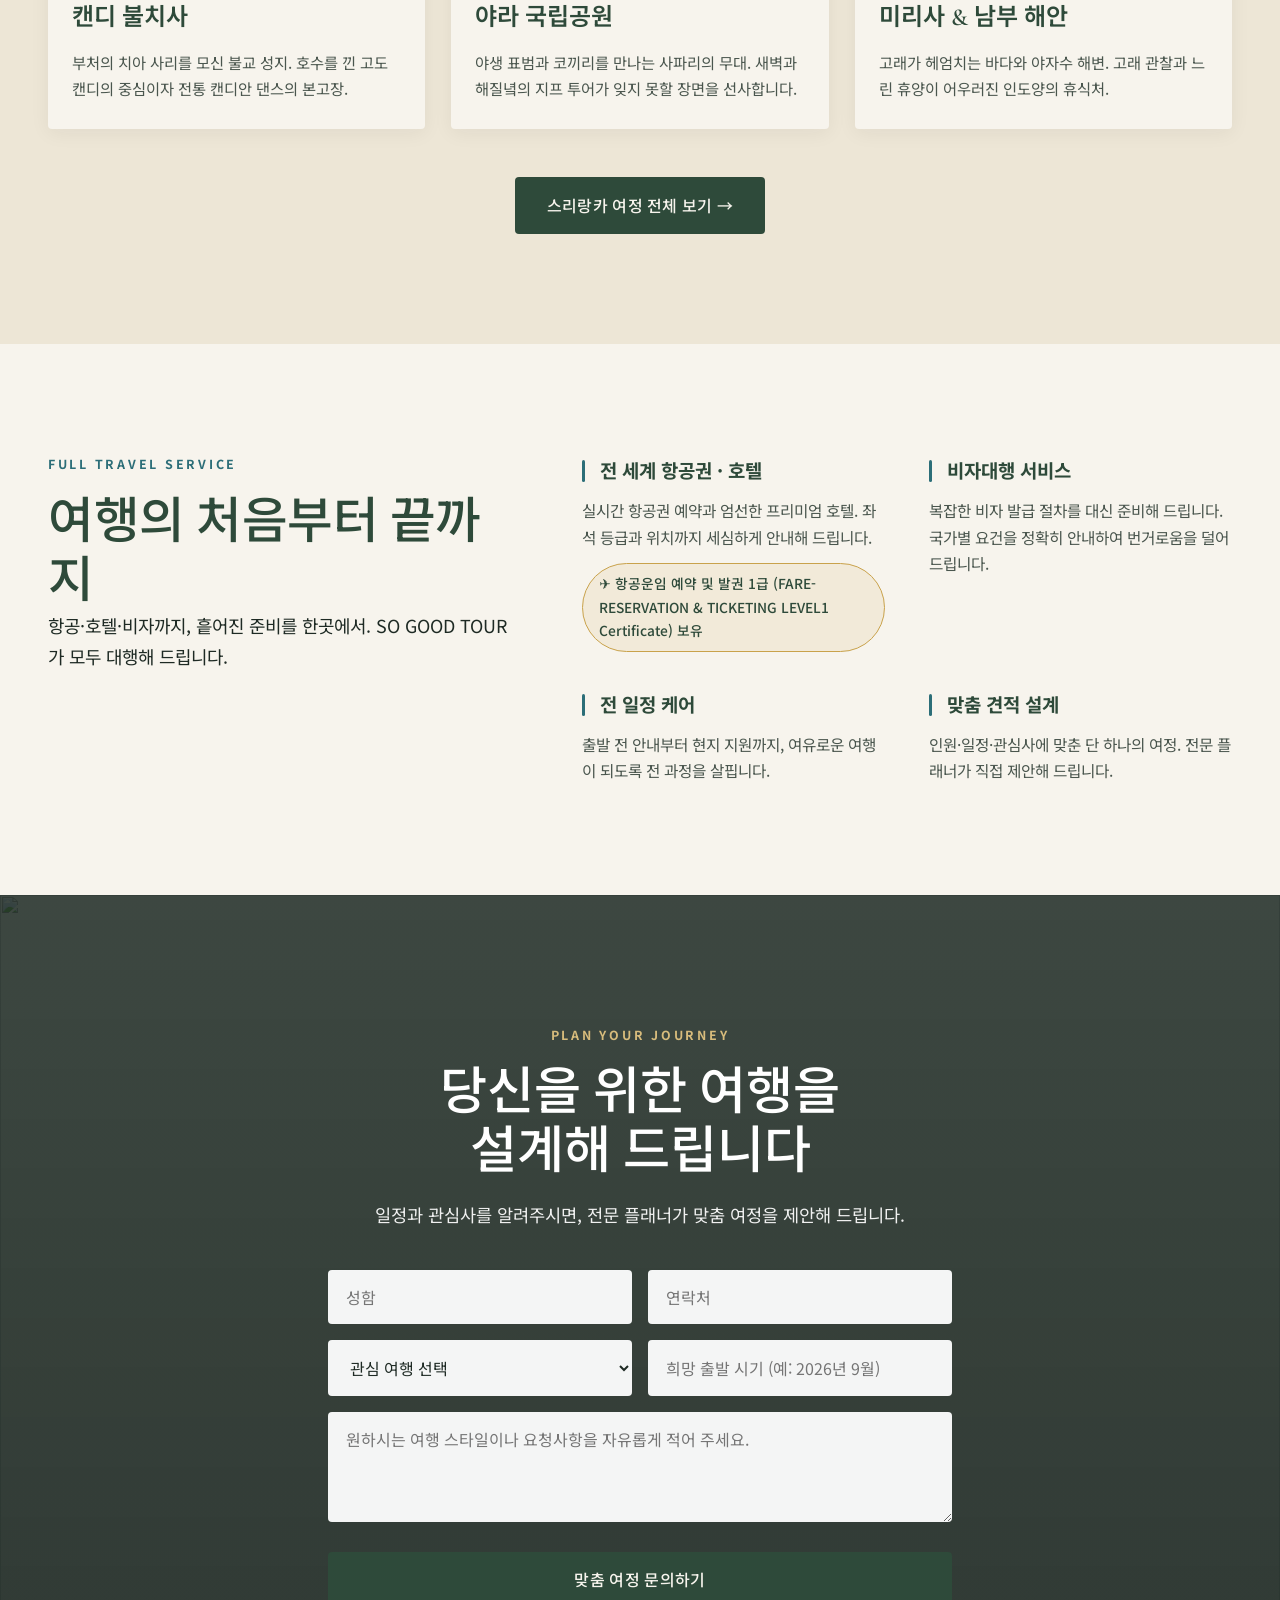
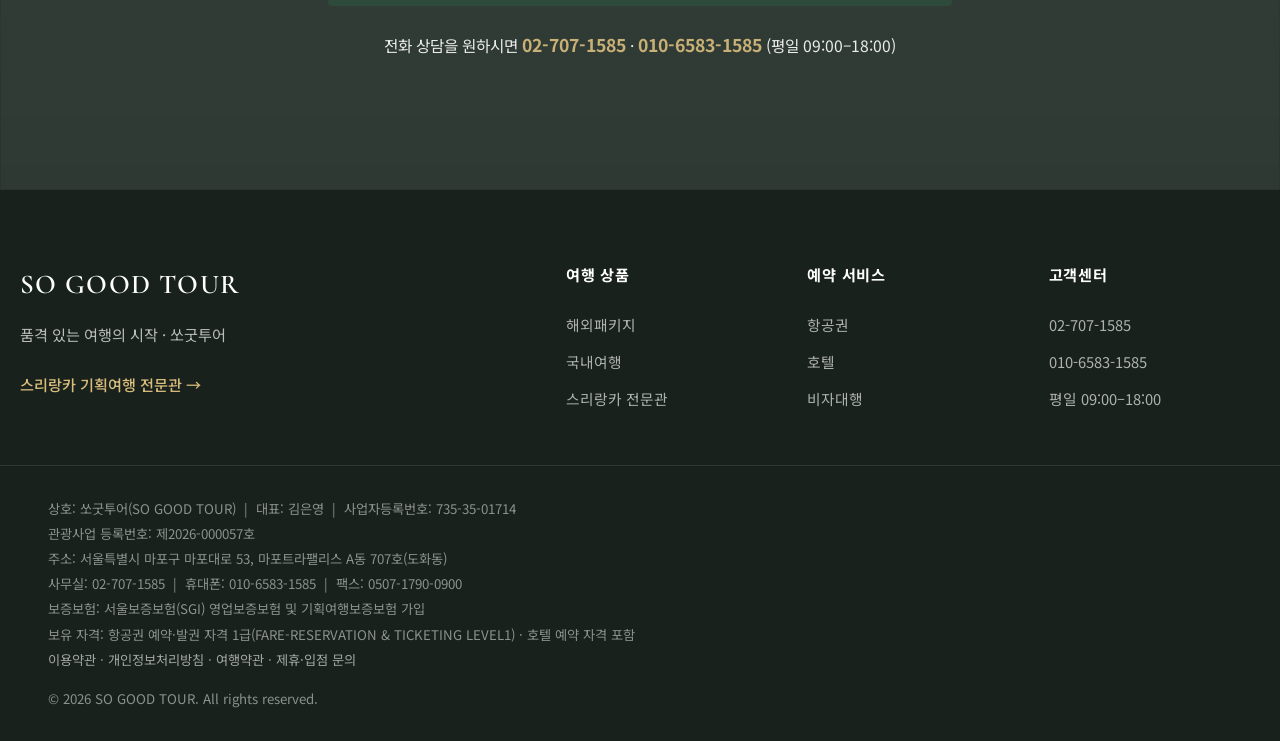
==== commit c4d1c6fb: "Add files via upload" ====
--- a/index.html
+++ b/index.html
@@ -160,19 +160,20 @@
 .service-name { font-size: 1.2rem; font-weight: 700; color: var(--tea-green); margin-bottom: 6px; }
 .service-desc { font-size: 0.92rem; color: var(--ink-soft); }
 .service-cert { display: block; margin-top: 12px; font-size: 0.72rem; letter-spacing: 0.02em; color: var(--tea-green); font-weight: 600; background: rgba(201,162,75,0.14); border: 1px solid var(--gold); border-radius: 100px; padding: 5px 12px; position: relative; z-index: 2; }
-/* 항공권 박스: 자격증 이미지를 상단에 반투명 배경으로 */
-.service-card-cert { position: relative; overflow: hidden; }
-.service-card-cert::before {
+/* 서비스 카드 상단 이미지 배경 (4개 카드 공통) */
+.service-card-img { position: relative; overflow: hidden; background: #fff; }
+.service-card-img::before {
   content: ''; position: absolute; top: 0; left: 0; right: 0; height: 72%;
-  background-image: url('[data-uri]');
-  background-size: cover; background-position: center top;
-  opacity: 0.55; z-index: 0;
+  background-image: var(--card-img);
+  background-size: cover; background-position: center;
+  opacity: 0.62; z-index: 0;
   -webkit-mask-image: linear-gradient(180deg, #000 0%, #000 72%, transparent 100%);
   mask-image: linear-gradient(180deg, #000 0%, #000 72%, transparent 100%);
 }
-.service-card-cert > * { position: relative; z-index: 1; }
-.service-card-cert .service-name { background: rgba(247,244,237,0.82); border-radius: 6px; padding: 2px 10px; }
-.service-card-cert .service-desc { background: rgba(247,244,237,0.82); border-radius: 6px; padding: 2px 10px; }
+.service-card-img > * { position: relative; z-index: 1; }
+.service-card-img .service-icon { color: var(--tea-green); text-shadow: 0 2px 8px rgba(255,255,255,0.85); }
+.service-card-img .service-name { background: rgba(247,244,237,0.9); border-radius: 6px; padding: 3px 12px; }
+.service-card-img .service-desc { background: rgba(247,244,237,0.9); border-radius: 6px; padding: 3px 12px; margin-top: 3px; }
 
 /* =============================================================
    이달의 프리미엄 여행
@@ -379,7 +380,7 @@
       <div class="header-inner">
         <a href="#hero" class="brand">
           <span class="brand-mark">SO GOOD TOUR</span>
-          <span class="brand-sub">소굿투어</span>
+          <span class="brand-sub">쏘굿투어</span>
         </a>
 
         <nav class="gnb" id="gnb" aria-label="주요 메뉴">
@@ -452,7 +453,7 @@
     ============================================= -->
     <section class="services reveal">
       <div class="container service-grid">
-        <a href="#flight" class="service-card service-card-cert">
+        <a href="#flight" class="service-card">
           <span class="service-icon">✈️</span>
           <span class="service-name">항공권 예약</span>
           <span class="service-desc">전 세계 실시간 항공권</span>
@@ -853,7 +854,7 @@
     <div class="container footer-inner">
       <div class="footer-brand">
         <span class="footer-logo">SO GOOD TOUR</span>
-        <p class="footer-tag">품격 있는 여행의 시작 · 소굿투어</p>
+        <p class="footer-tag">품격 있는 여행의 시작 · 쏘굿투어</p>
         <a href="https://www.srilankatravel.co.kr" class="footer-home-link">스리랑카 기획여행 전문관 →</a>
       </div>
       <div class="footer-cols">
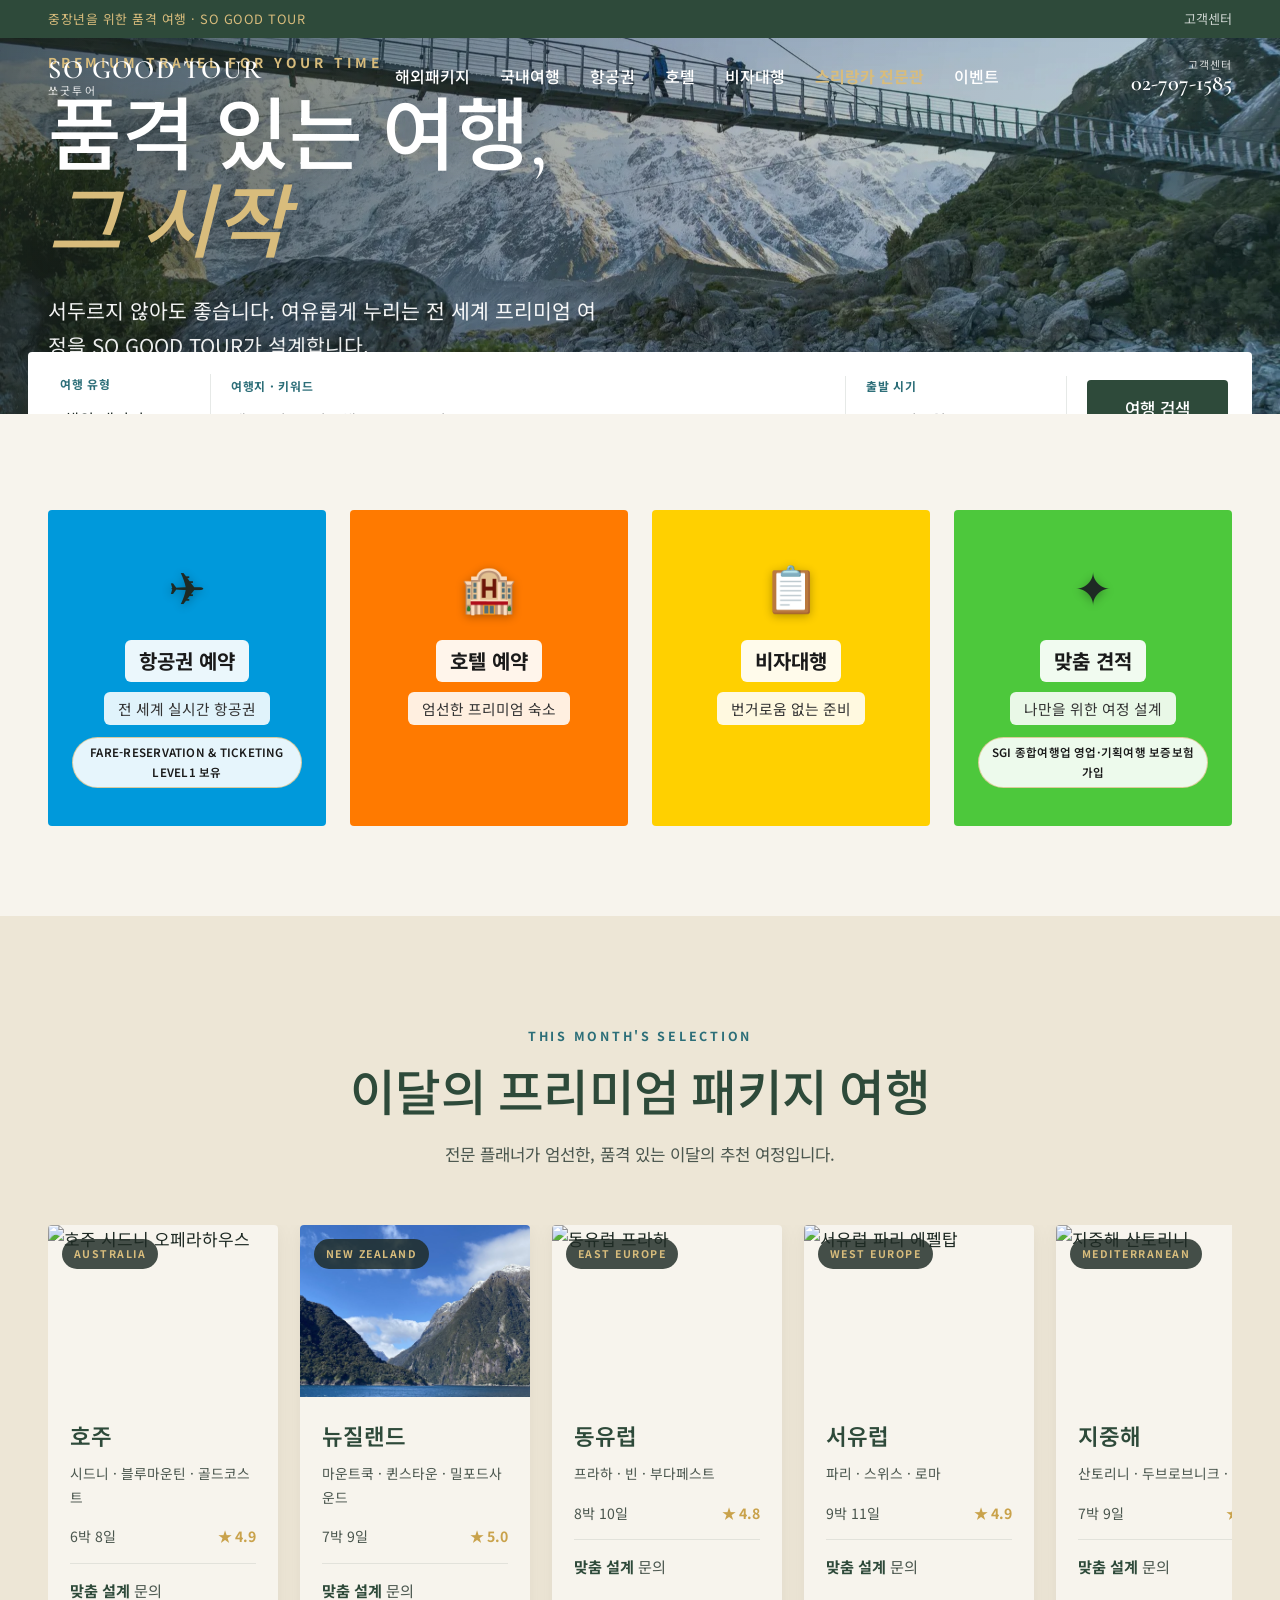
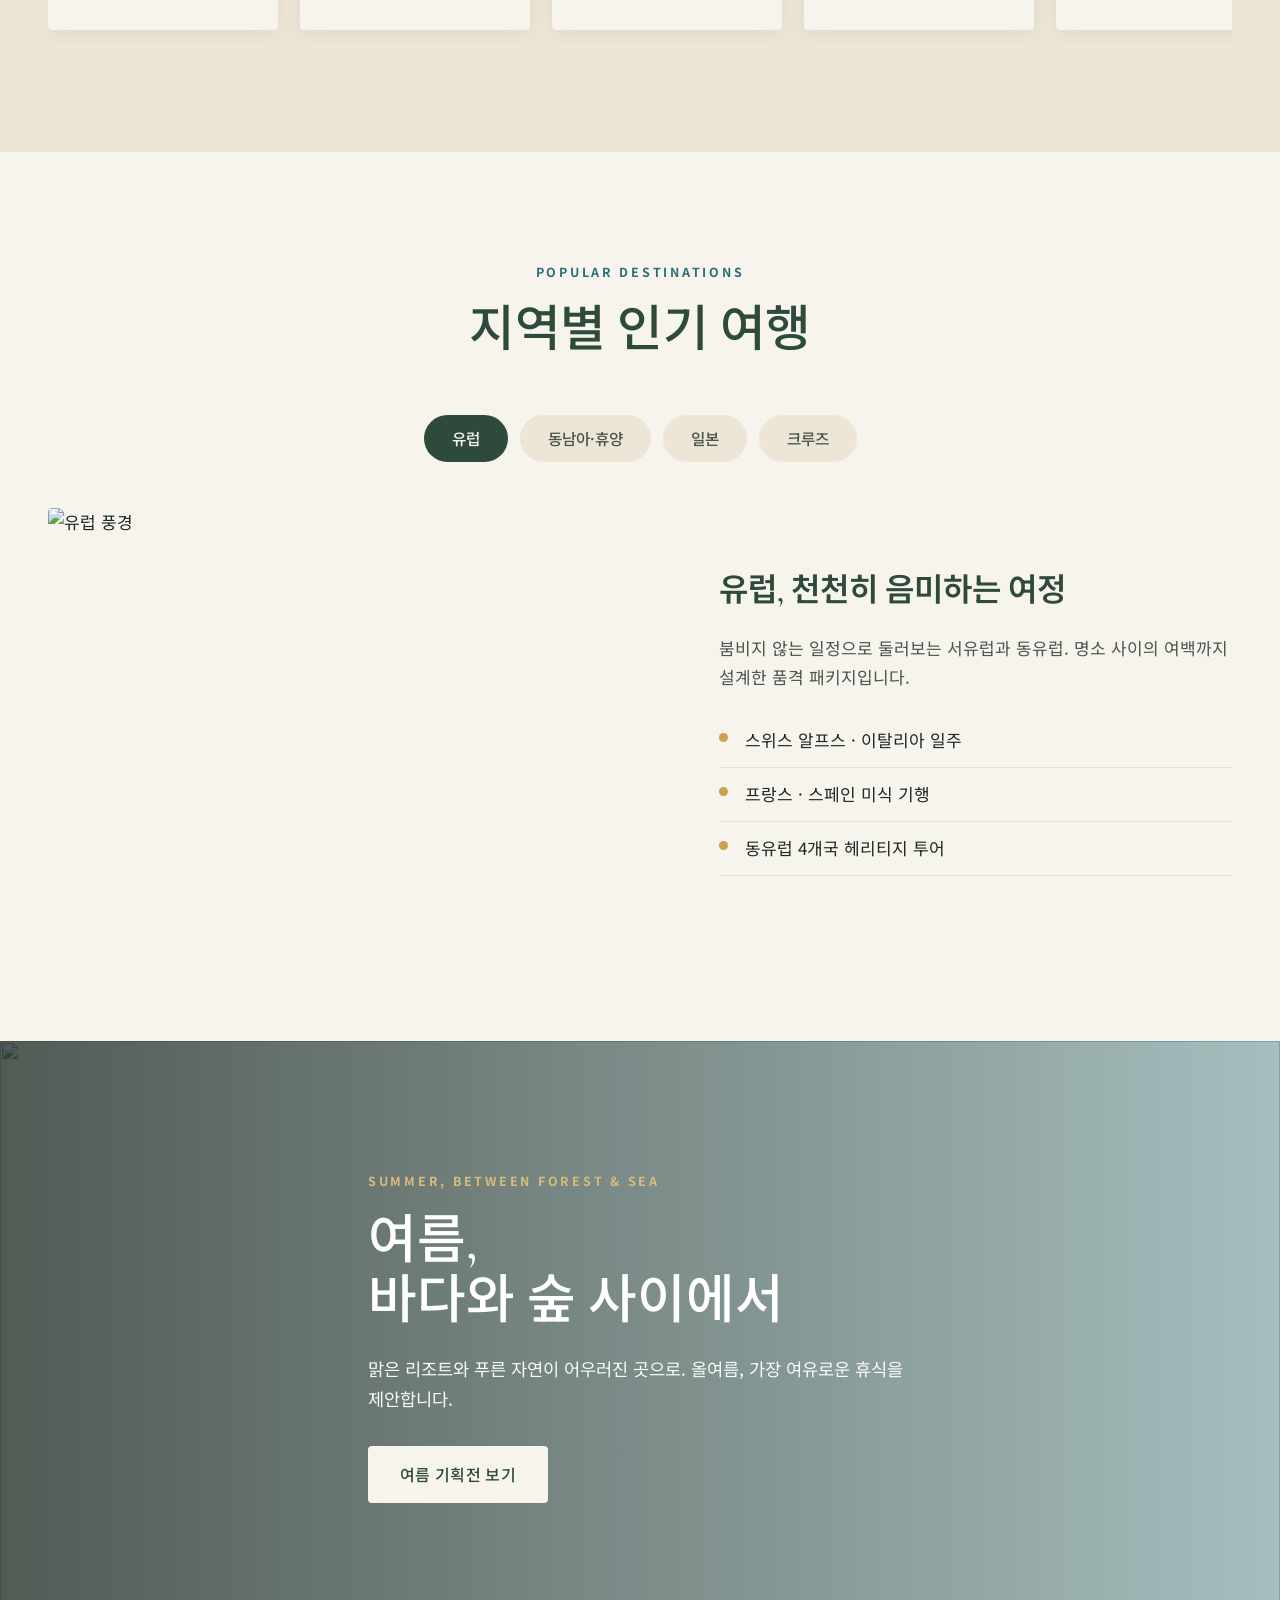
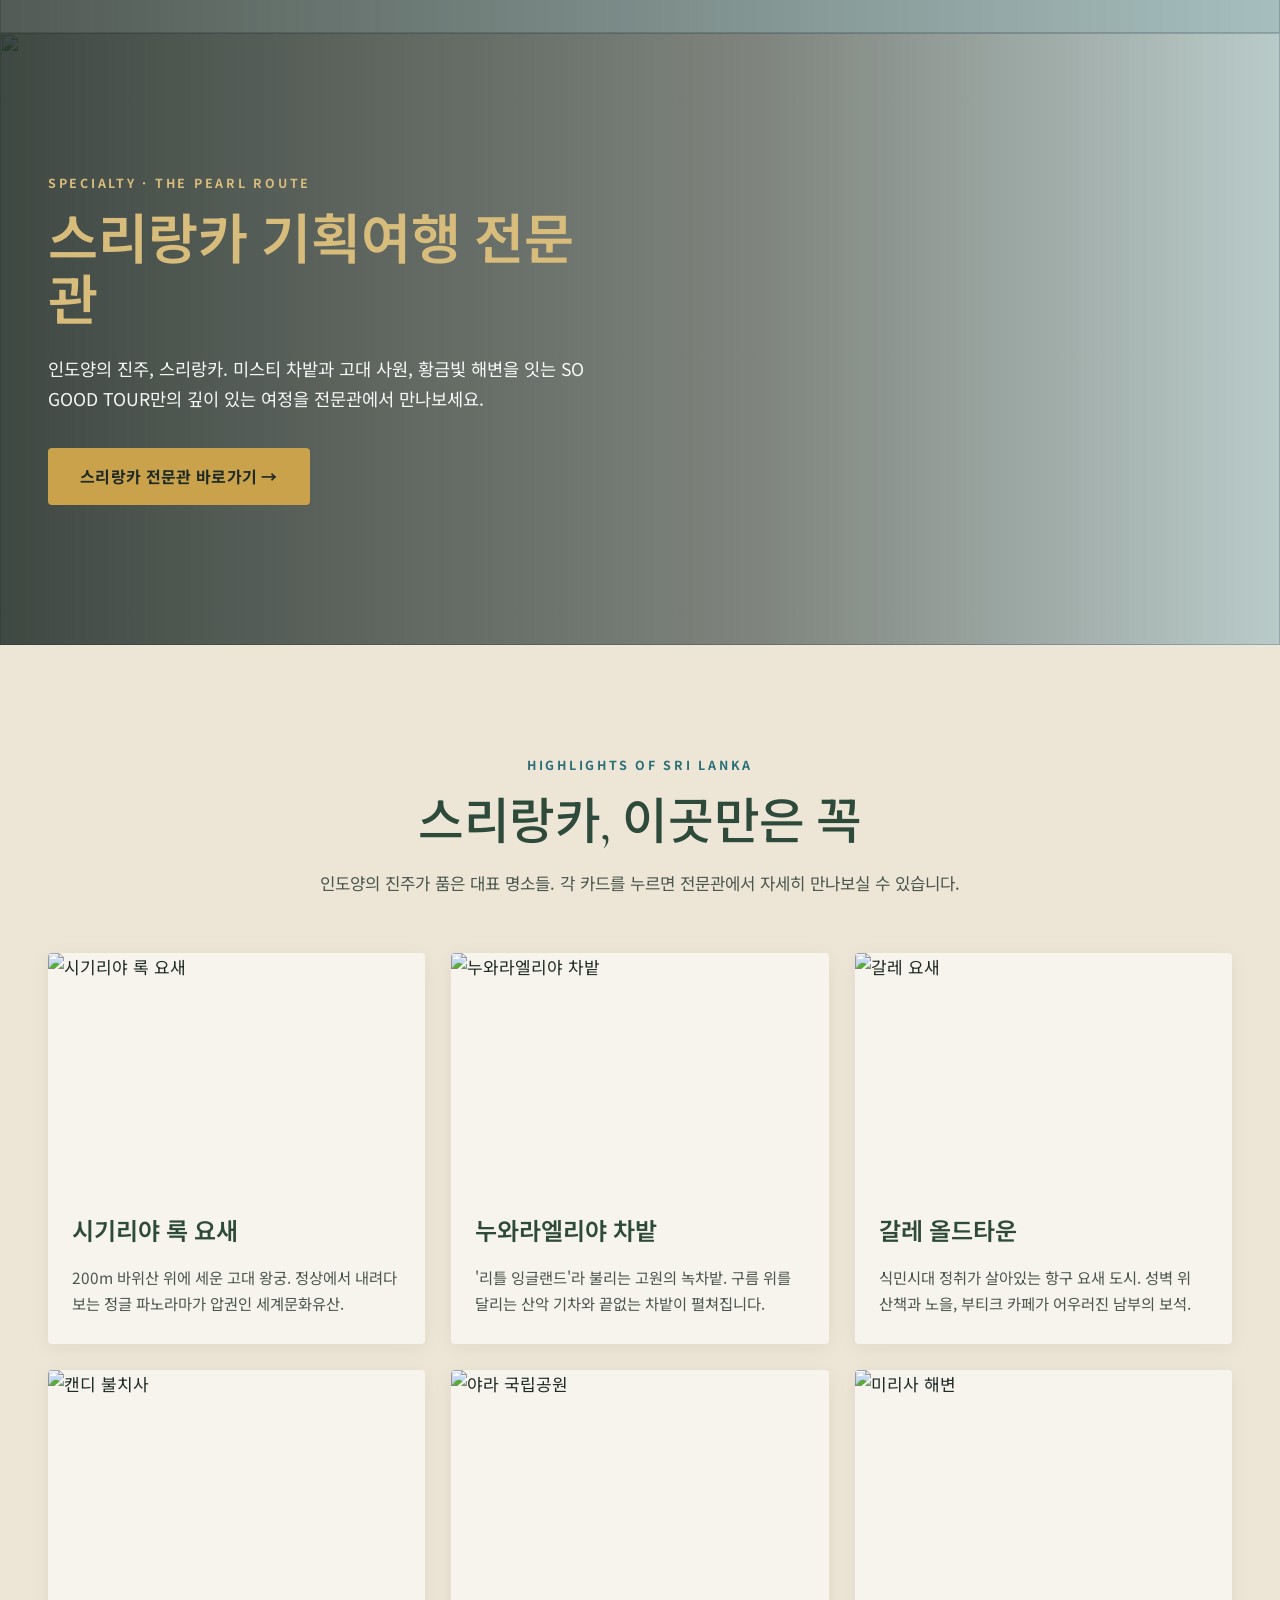
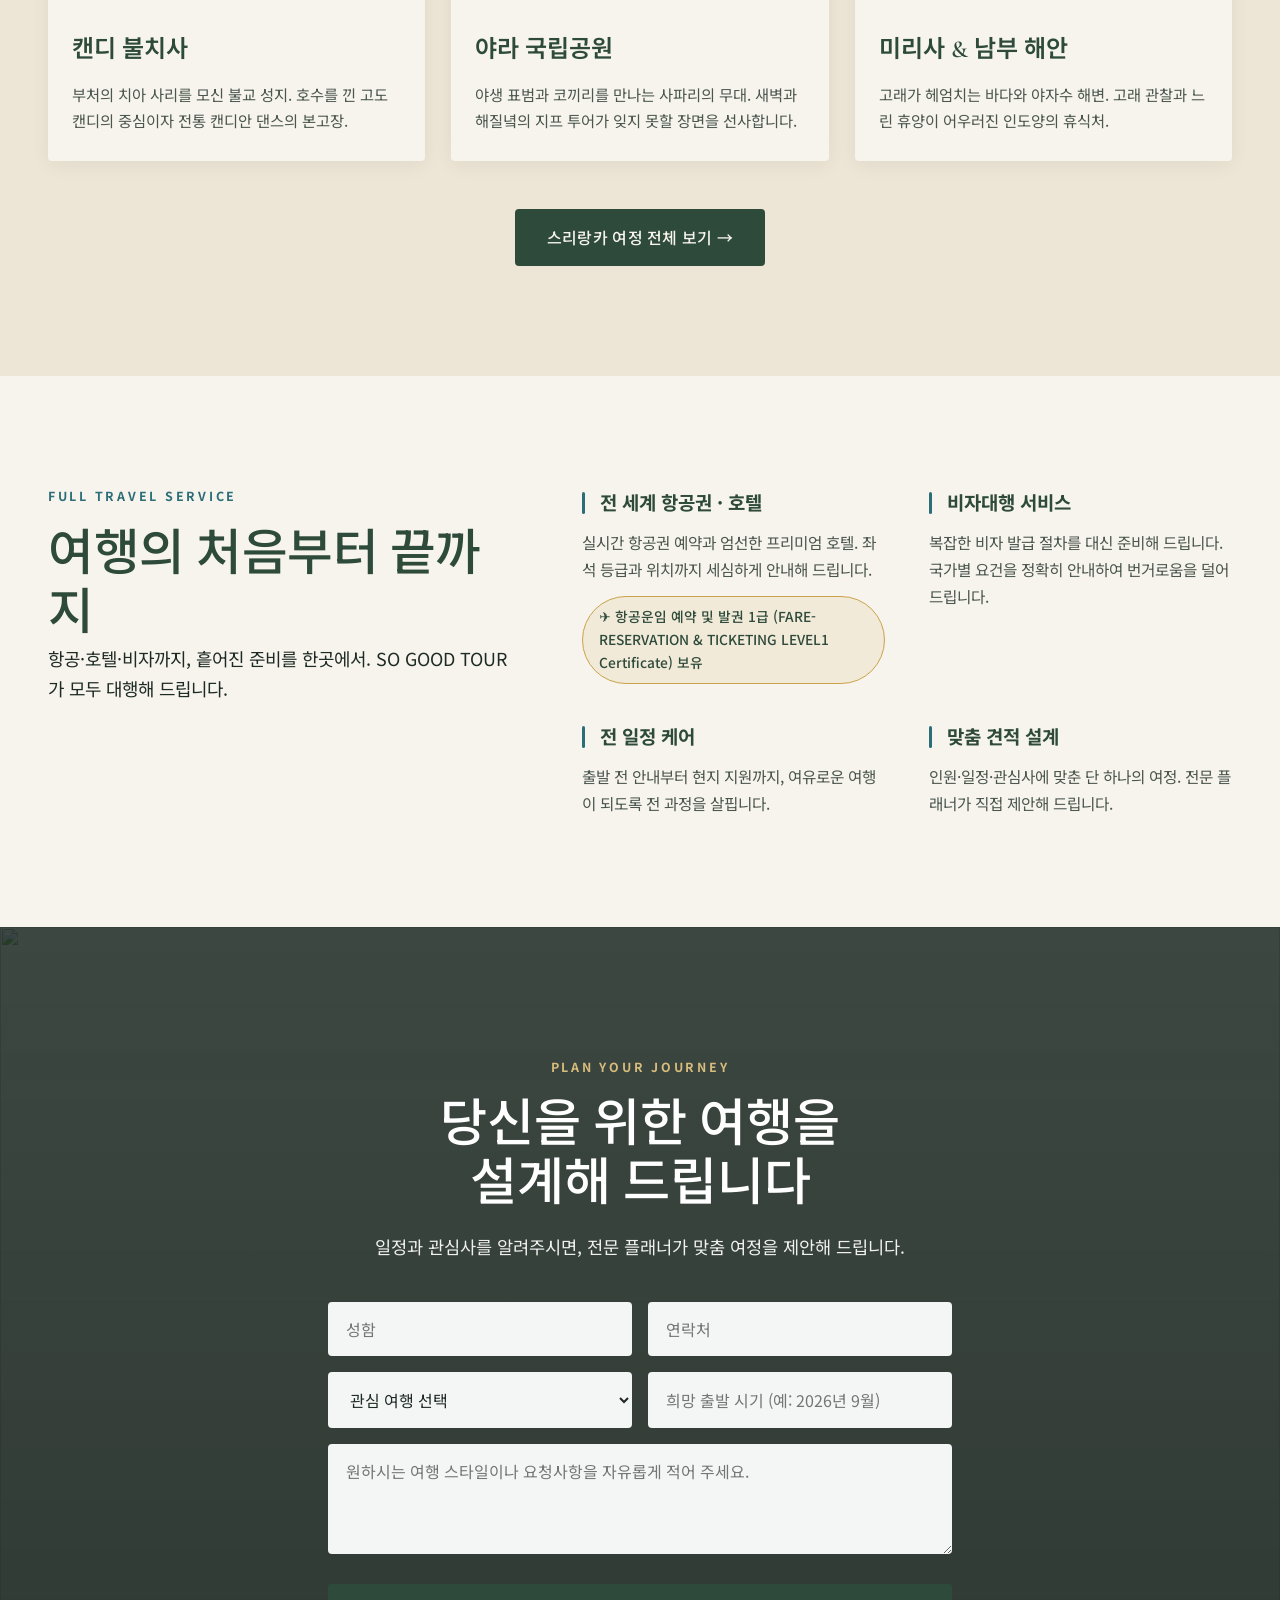
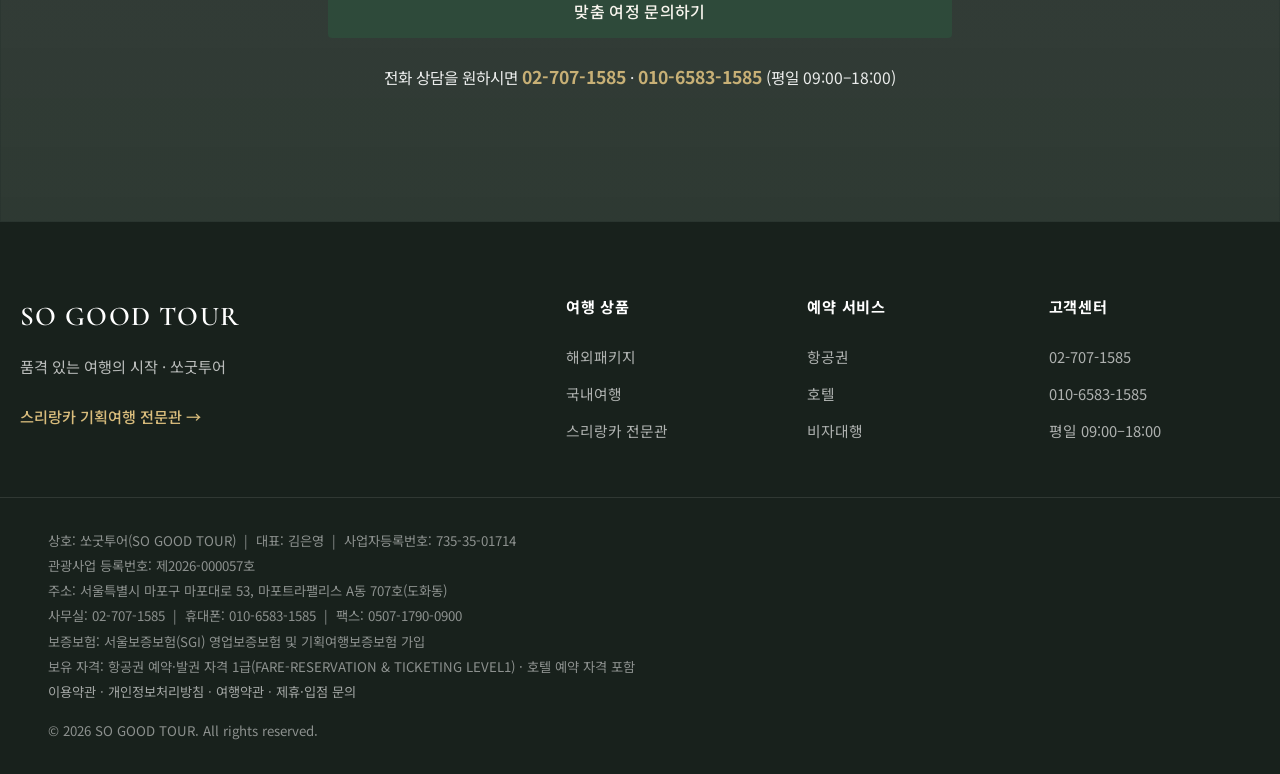
==== commit 18bb6c44: "Add files via upload" ====
--- a/index.html
+++ b/index.html
@@ -161,19 +161,20 @@
 .service-desc { font-size: 0.92rem; color: var(--ink-soft); }
 .service-cert { display: block; margin-top: 12px; font-size: 0.72rem; letter-spacing: 0.02em; color: var(--tea-green); font-weight: 600; background: rgba(201,162,75,0.14); border: 1px solid var(--gold); border-radius: 100px; padding: 5px 12px; position: relative; z-index: 2; }
 /* 서비스 카드 상단 이미지 배경 (4개 카드 공통) */
-.service-card-img { position: relative; overflow: hidden; background: #fff; }
+.service-card-img { position: relative; overflow: hidden; }
 .service-card-img::before {
   content: ''; position: absolute; top: 0; left: 0; right: 0; height: 72%;
   background-image: var(--card-img);
   background-size: cover; background-position: center;
-  opacity: 0.62; z-index: 0;
-  -webkit-mask-image: linear-gradient(180deg, #000 0%, #000 72%, transparent 100%);
-  mask-image: linear-gradient(180deg, #000 0%, #000 72%, transparent 100%);
+  opacity: 0.55; z-index: 0;
+  -webkit-mask-image: linear-gradient(180deg, #000 0%, #000 60%, transparent 100%);
+  mask-image: linear-gradient(180deg, #000 0%, #000 60%, transparent 100%);
 }
 .service-card-img > * { position: relative; z-index: 1; }
-.service-card-img .service-icon { color: var(--tea-green); text-shadow: 0 2px 8px rgba(255,255,255,0.85); }
-.service-card-img .service-name { background: rgba(247,244,237,0.9); border-radius: 6px; padding: 3px 12px; }
-.service-card-img .service-desc { background: rgba(247,244,237,0.9); border-radius: 6px; padding: 3px 12px; margin-top: 3px; }
+.service-card-img .service-icon { font-size: 2.8rem; text-shadow: 0 2px 10px rgba(0,0,0,0.3); }
+.service-card-img .service-name { background: rgba(255,255,255,0.92); border-radius: 6px; padding: 4px 14px; color: #1a1a1a; font-size: 1.25rem; }
+.service-card-img .service-desc { background: rgba(255,255,255,0.88); border-radius: 6px; padding: 4px 14px; margin-top: 4px; color: #333; }
+.service-card-img .service-cert { background: rgba(255,255,255,0.9); border-color: rgba(201,162,75,0.5); color: #1a1a1a; }
 
 /* =============================================================
    이달의 프리미엄 여행
@@ -453,23 +454,23 @@
     ============================================= -->
     <section class="services reveal">
       <div class="container service-grid">
-        <a href="#flight" class="service-card">
+        <a href="#flight" class="service-card service-card-img" style="--card-img:url('https://images.unsplash.com/photo-1436491865332-7a61a109cc05?q=80&w=600&auto=format&fit=crop'); background:#0099DB">
           <span class="service-icon">✈️</span>
           <span class="service-name">항공권 예약</span>
           <span class="service-desc">전 세계 실시간 항공권</span>
           <span class="service-cert">FARE-RESERVATION &amp; TICKETING LEVEL1 보유</span>
         </a>
-        <a href="#hotel" class="service-card">
+        <a href="#hotel" class="service-card service-card-img" style="--card-img:url('https://images.unsplash.com/photo-1566073771259-6a8506099945?q=80&w=600&auto=format&fit=crop'); background:#FF7A00">
           <span class="service-icon">🏨</span>
           <span class="service-name">호텔 예약</span>
           <span class="service-desc">엄선한 프리미엄 숙소</span>
         </a>
-        <a href="#visa" class="service-card">
+        <a href="#visa" class="service-card service-card-img" style="--card-img:url('https://images.unsplash.com/photo-1469854523086-cc02fe5d8800?q=80&w=600&auto=format&fit=crop'); background:#FFD000">
           <span class="service-icon">📋</span>
           <span class="service-name">비자대행</span>
           <span class="service-desc">번거로움 없는 준비</span>
         </a>
-        <a href="#contact" class="service-card">
+        <a href="#contact" class="service-card service-card-img" style="--card-img:url('https://images.unsplash.com/photo-1488646953014-85cb44e25828?q=80&w=600&auto=format&fit=crop'); background:#4DC83C">
           <span class="service-icon">✦</span>
           <span class="service-name">맞춤 견적</span>
           <span class="service-desc">나만을 위한 여정 설계</span>
